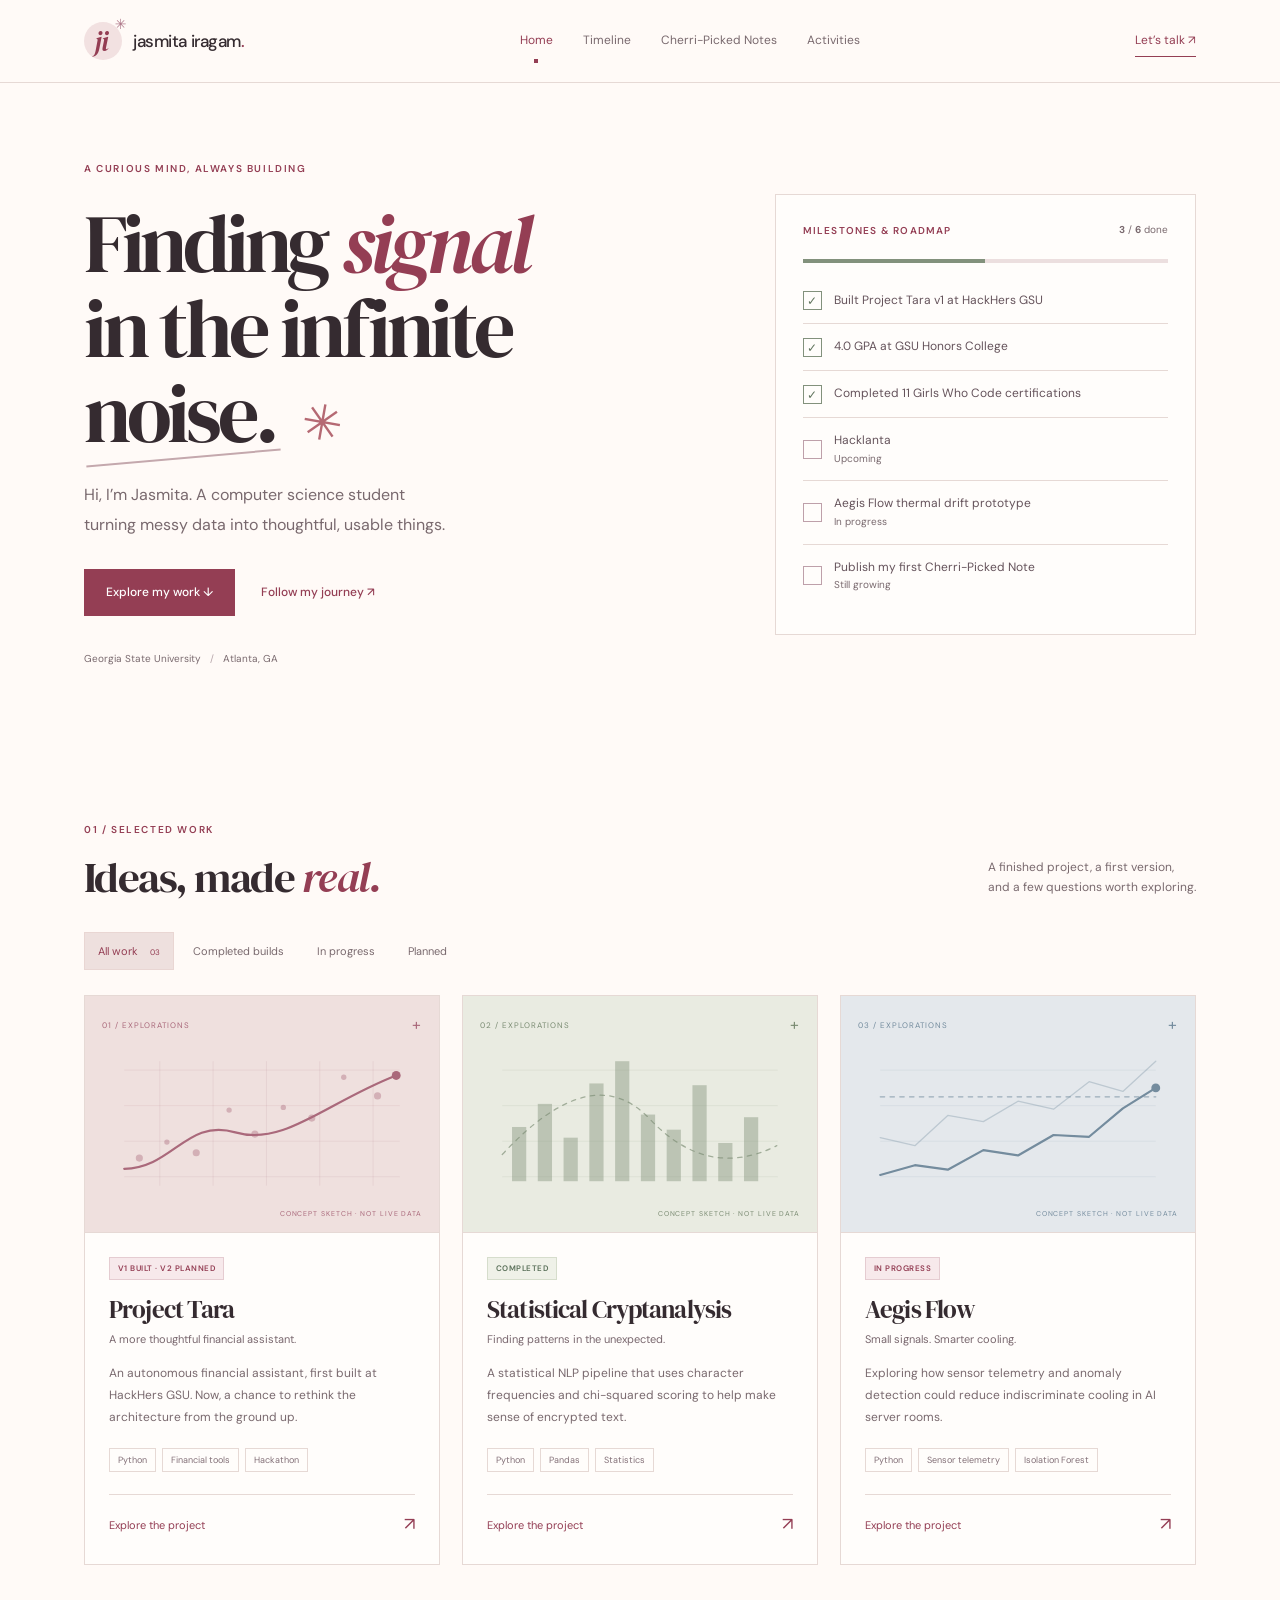
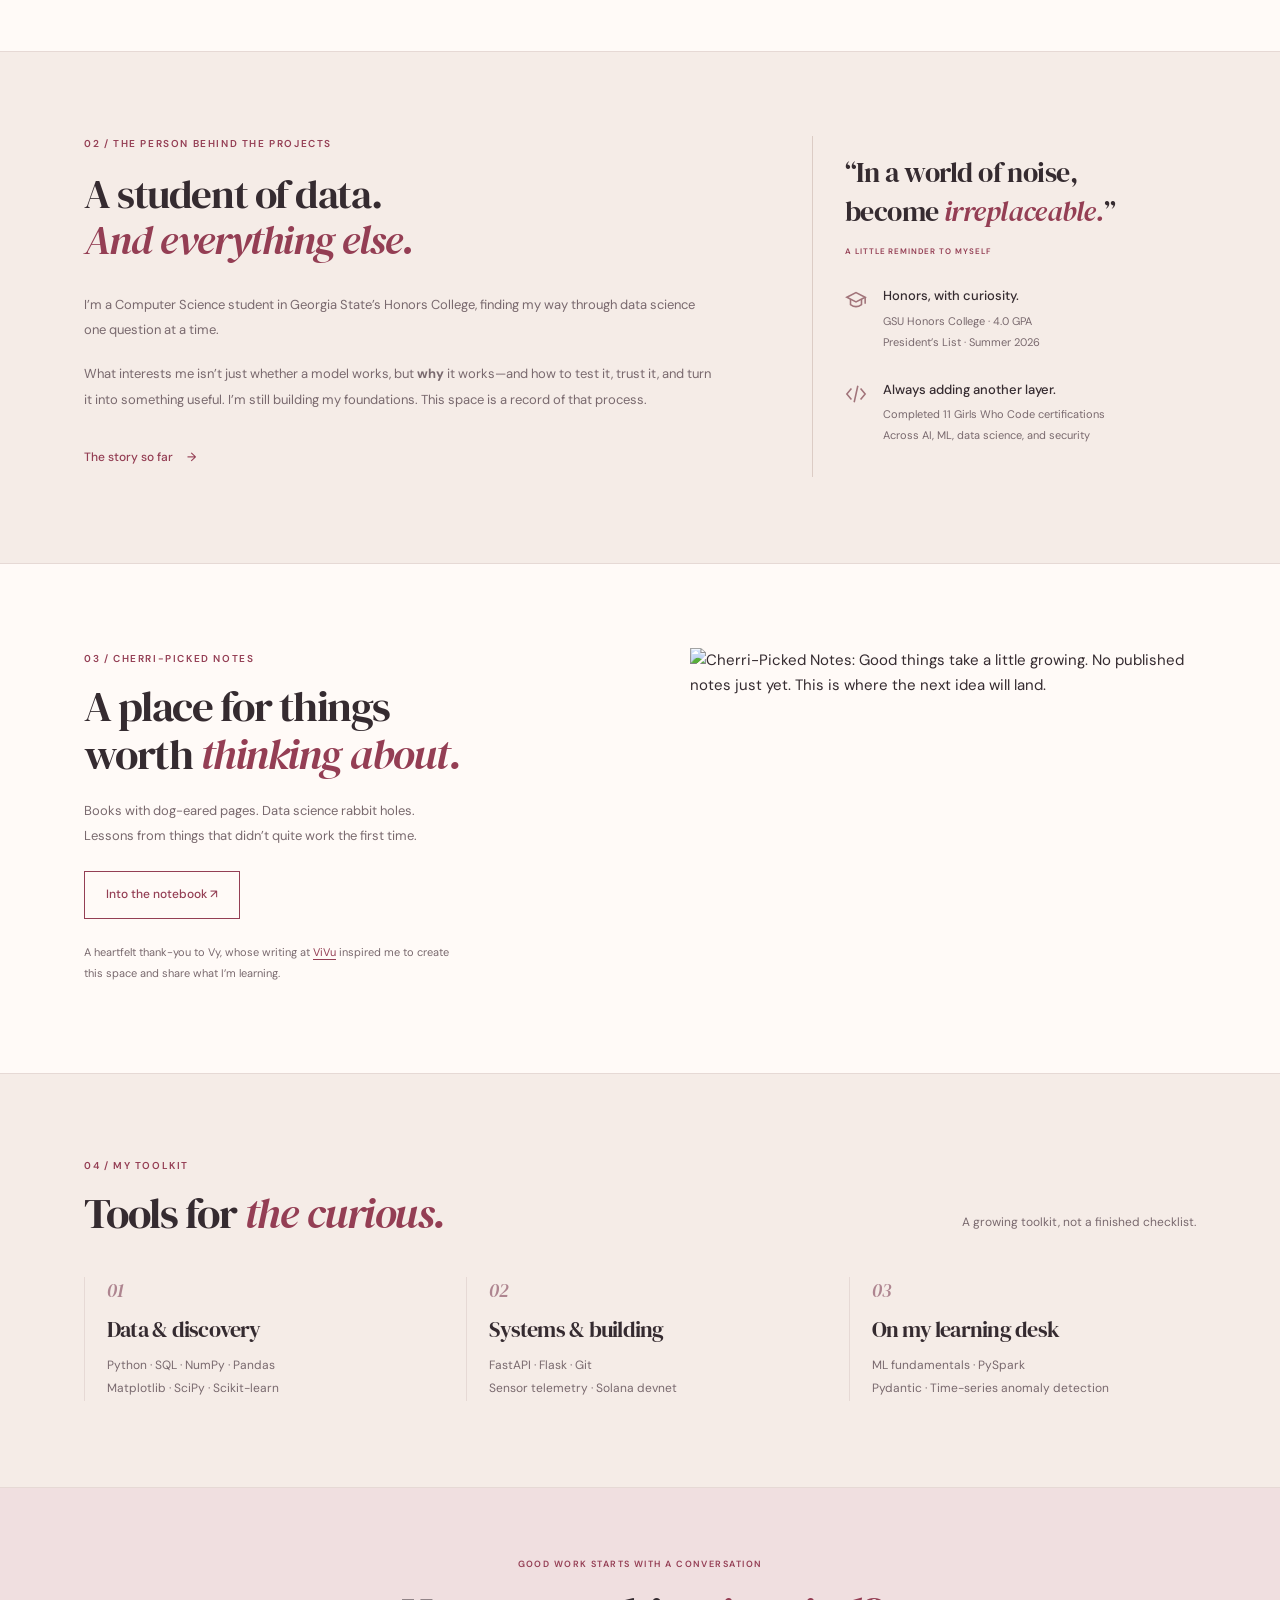
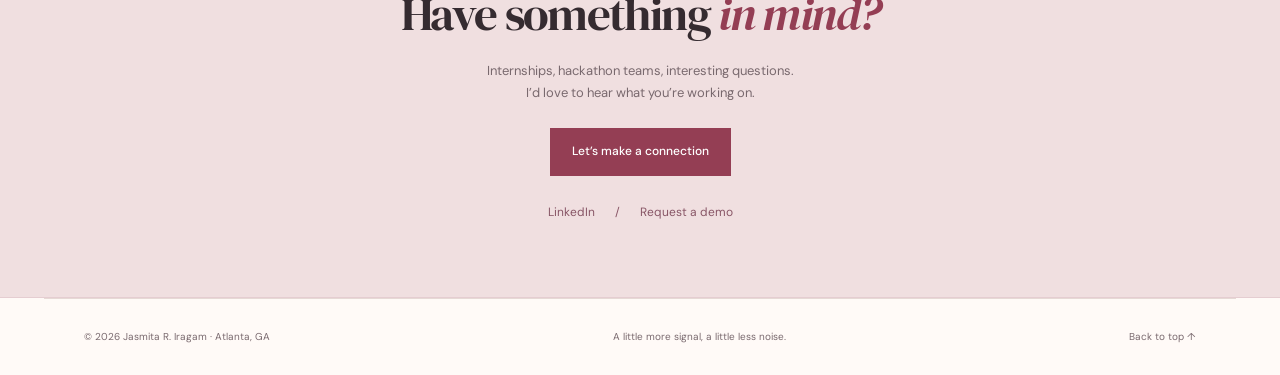
==== index.html @ 450f7b9d "Update index.html" ====
<!DOCTYPE html>
<html lang="en">
<head>
  <meta charset="utf-8">
  <meta name="viewport" content="width=device-width, initial-scale=1">
  <title>Jasmita Iragam | Data Science Portfolio</title>
  <meta name="description" content="Jasmita Iragam: Georgia State Honors College computer science student exploring data science, thoughtful tools, and the patterns behind them.">
  <meta name="theme-color" content="#fffaf7">
  <link rel="icon" href="data:image/svg+xml,%3Csvg xmlns='http://www.w3.org/2000/svg' viewBox='0 0 100 100'%3E%3Crect width='100' height='100' fill='%23fde8ec'/%3E%3Ctext x='50' y='68' font-size='52' font-family='serif' text-anchor='middle' fill='%23943e54'%3EJI%3C/text%3E%3C/svg%3E">
  <link rel="preconnect" href="https://fonts.googleapis.com">
  <link rel="preconnect" href="https://fonts.gstatic.com" crossorigin>
  <link href="https://fonts.googleapis.com/css2?family=DM+Sans:wght@400;500;600;700&family=DM+Serif+Display:ital@0;1&display=swap" rel="stylesheet">
  <link rel="stylesheet" href="style.css?v=5">
  <script src="script.js?v=4" defer></script>
</head>
<body id="top">
  <a class="skip-link" href="#main">Skip to main content</a>
  <nav class="site-nav" aria-label="Main navigation">
    <div class="wrap nav-wrap">
      <a class="brand" href="index.html" aria-label="Jasmita Iragam home"><span class="brand-mark" aria-hidden="true">ji<span class="brand-star">✳</span></span><span>jasmita iragam<span class="brand-dot">.</span></span></a>
      <button class="nav-toggle" type="button" aria-expanded="false" aria-controls="nav-links" hidden>Menu ☰</button>
      <ul class="nav-links" id="nav-links">
        <li><a href="index.html" aria-current="page">Home</a></li>
        <li><a href="portfolio.html">Timeline</a></li>
        <li><a href="research.html">Cherri-Picked Notes</a></li>
        <li><a href="tools.html">Activities</a></li>
      </ul>
      <a class="nav-contact" href="mailto:jasmita.i1109@gmail.com" data-contact="connect">Let’s talk ↗</a>
    </div>
    <div class="progress" id="progress" aria-hidden="true"></div>
  </nav>

  <main id="main" tabindex="-1">
    <header class="hero wrap">
      <div class="hero-copy">
        <span class="eyebrow">A curious mind, always building</span>
        <h1>Finding <em>signal</em><br>in the infinite<br><span class="noise-word">noise.</span><span class="hero-star" aria-hidden="true">✳</span></h1>
        <p class="lead">Hi, I’m Jasmita. A computer science student turning messy data into thoughtful, usable things.</p>
        <div class="cta">
          <a class="btn fill" href="#projects">Explore my work ↓</a>
          <a class="text-link" href="portfolio.html">Follow my journey ↗</a>
        </div>
        <p class="location">Georgia State University <span>/</span> Atlanta, GA</p>
      </div>
      <aside class="check-card" aria-labelledby="roadmap-title">
        <div class="card-heading"><h2 id="roadmap-title">Milestones &amp; roadmap</h2><span class="counter"><b id="done">3</b> / <b id="total">6</b> done</span></div>
        <div class="meter" role="progressbar" aria-label="Milestones completed" aria-valuemin="0" aria-valuemax="6" aria-valuenow="3"><span id="meter-fill"></span></div>
        <ul class="checklist" id="checklist">
          <li class="done"><span class="box" aria-hidden="true">✓</span><span><span class="sr-only">Completed: </span>Built Project Tara v1 at HackHers GSU</span></li>
          <li class="done"><span class="box" aria-hidden="true">✓</span><span><span class="sr-only">Achieved: </span>4.0 GPA at GSU Honors College</span></li>
          <li class="done"><span class="box" aria-hidden="true">✓</span><span>Completed 11 Girls Who Code certifications</span></li>
          <li><span class="box" aria-hidden="true"></span><span>Hacklanta <small>Upcoming</small></span></li>
          <li><span class="box" aria-hidden="true"></span><span>Aegis Flow thermal drift prototype <small>In progress</small></span></li>
          <li><span class="box" aria-hidden="true"></span><span>Publish my first Cherri-Picked Note <small>Still growing</small></span></li>
        </ul>
      </aside>
    </header>

    <section class="section wrap" id="projects" aria-labelledby="projects-title">
      <div class="section-heading">
        <div><span class="sec-num">01 / Selected work</span><h2 id="projects-title">Ideas, made <em>real.</em></h2></div>
        <p>A finished project, a first version,<br>and a few questions worth exploring.</p>
      </div>
      <div class="project-toolbar">
        <div class="filters" role="group" aria-label="Filter projects" hidden>
          <button type="button" class="on" data-filter="all" aria-pressed="true">All work <span>03</span></button>
          <button type="button" data-filter="done" aria-pressed="false">Completed builds</button>
          <button type="button" data-filter="wip" aria-pressed="false">In progress</button>
          <button type="button" data-filter="planned" aria-pressed="false">Planned</button>
        </div>
        <p class="sr-only" id="project-count" role="status">3 projects shown</p>
      </div>
      <div class="proj-grid">
        <article class="proj" data-status="done planned">
          <div class="project-art art-tara">
            <div class="art-top"><span>01 / Explorations</span><span aria-hidden="true">+</span></div>
            <svg viewBox="0 0 360 190" role="img" aria-label="Illustrative signal emerging from scattered data">
              <path class="chart-grid" d="M25 35H335M25 75H335M25 115H335M25 155H335M65 25V165M125 25V165M185 25V165M245 25V165M305 25V165"/>
              <g class="chart-dots"><circle cx="42" cy="134" r="4"/><circle cx="73" cy="116" r="3"/><circle cx="106" cy="128" r="4"/><circle cx="143" cy="80" r="3"/><circle cx="172" cy="107" r="4"/><circle cx="204" cy="77" r="3"/><circle cx="236" cy="89" r="4"/><circle cx="272" cy="43" r="3"/><circle cx="310" cy="64" r="4"/></g>
              <path class="chart-line" d="M25 146C80 145 95 89 150 105S253 71 331 41"/><circle cx="331" cy="41" r="5" fill="currentColor"/>
            </svg>
            <span class="art-caption">Concept sketch · Not live data</span>
          </div>
          <div class="project-body">
            <span class="status">V1 built · V2 planned</span>
            <h3>Project Tara</h3>
            <p class="project-subtitle">A more thoughtful financial assistant.</p>
            <p>An autonomous financial assistant, first built at HackHers GSU. Now, a chance to rethink the architecture from the ground up.</p>
            <ul class="tags"><li>Python</li><li>Financial tools</li><li>Hackathon</li></ul>
            <details class="project-details"><summary>Explore the project <span aria-hidden="true">↗</span></summary><div>
              <p>Version 1 was built in September 2026. The planned v2 rebuild explores a modular FastAPI and Pydantic architecture, LLM failover, voice synthesis, and Solana devnet DCA. These are planned capabilities—not a completed v2.</p>
              <a class="text-link" href="mailto:jasmita.i1109@gmail.com?subject=Project%20Tara%20demo" data-contact="demo" data-project="Project Tara">Request a walkthrough ↗</a>
            </div></details>
          </div>
        </article>
        <article class="proj" data-status="done">
          <div class="project-art art-crypto">
            <div class="art-top"><span>02 / Explorations</span><span aria-hidden="true">+</span></div>
            <svg viewBox="0 0 360 190" role="img" aria-label="Illustrative character-frequency bars">
              <path class="chart-grid" d="M25 35H335M25 75H335M25 115H335M25 155H335"/>
              <g class="chart-bars"><rect x="36" y="99" width="16" height="61"/><rect x="65" y="73" width="16" height="87"/><rect x="94" y="111" width="16" height="49"/><rect x="123" y="50" width="16" height="110"/><rect x="152" y="25" width="16" height="135"/><rect x="181" y="85" width="16" height="75"/><rect x="210" y="102" width="16" height="58"/><rect x="239" y="52" width="16" height="108"/><rect x="268" y="117" width="16" height="43"/><rect x="297" y="88" width="16" height="72"/></g>
              <path class="chart-line dashed" d="M25 130Q126 21 191 90T334 120"/>
            </svg>
            <span class="art-caption">Concept sketch · Not live data</span>
          </div>
          <div class="project-body">
            <span class="status complete">Completed</span>
            <h3>Statistical Cryptanalysis</h3>
            <p class="project-subtitle">Finding patterns in the unexpected.</p>
            <p>A statistical NLP pipeline that uses character frequencies and chi-squared scoring to help make sense of encrypted text.</p>
            <ul class="tags"><li>Python</li><li>Pandas</li><li>Statistics</li></ul>
            <details class="project-details"><summary>Explore the project <span aria-hidden="true">↗</span></summary><div>
              <p>Completed in July 2026 as a Girls Who Code project. Includes single-pass O(N) frequency analysis across 95 ASCII characters, vectorized Pandas operations, and chi-squared goodness-of-fit scoring against standard corpora.</p>
              <a class="text-link" href="mailto:jasmita.i1109@gmail.com?subject=Cryptanalysis%20demo" data-contact="demo" data-project="Statistical Cryptanalysis">Request a walkthrough ↗</a>
            </div></details>
          </div>
        </article>
        <article class="proj" data-status="wip">
          <div class="project-art art-aegis">
            <div class="art-top"><span>03 / Explorations</span><span aria-hidden="true">+</span></div>
            <svg viewBox="0 0 360 190" role="img" aria-label="Illustrative temperature telemetry and threshold">
              <path class="chart-grid" d="M25 35H335M25 75H335M25 115H335M25 155H335"/>
              <path class="chart-line dashed" d="M25 65H335"/><path class="chart-line faint" d="M25 111L64 120L101 86L141 93L180 70L220 79L260 48L298 59L335 25"/>
              <path class="chart-line" d="M25 153L64 142L101 147L141 125L180 131L220 108L260 110L298 78L335 55"/><circle cx="335" cy="55" r="5" fill="currentColor"/>
            </svg>
            <span class="art-caption">Concept sketch · Not live data</span>
          </div>
          <div class="project-body">
            <span class="status">In progress</span>
            <h3>Aegis Flow</h3>
            <p class="project-subtitle">Small signals. Smarter cooling.</p>
            <p>Exploring how sensor telemetry and anomaly detection could reduce indiscriminate cooling in AI server rooms.</p>
            <ul class="tags"><li>Python</li><li>Sensor telemetry</li><li>Isolation Forest</li></ul>
            <details class="project-details"><summary>Explore the project <span aria-hidden="true">↗</span></summary><div>
              <p>An in-progress prototype exploring microcontroller telemetry, thermal drift detection, and virtual Kubernetes workload migration. No production deployment or measured savings are claimed yet.</p>
              <a class="text-link" href="mailto:jasmita.i1109@gmail.com?subject=Aegis%20Flow%20walkthrough" data-contact="demo" data-project="Aegis Flow">Request a walkthrough ↗</a>
            </div></details>
          </div>
        </article>
      </div>
    </section>

    <section class="chapter-band chapter-muted" id="about" aria-labelledby="about-title">
      <div class="section wrap about">
      <div class="about-copy">
        <span class="sec-num">02 / The person behind the projects</span>
        <h2 id="about-title">A student of data.<br><em>And everything else.</em></h2>
        <p>I’m a Computer Science student in Georgia State’s Honors College, finding my way through data science one question at a time.</p>
        <p>What interests me isn’t just whether a model works, but <strong>why</strong> it works—and how to test it, trust it, and turn it into something useful. I’m still building my foundations. This space is a record of that process.</p>
        <a class="text-link" href="portfolio.html">The story so far <span aria-hidden="true">→</span></a>
      </div>
      <aside class="about-aside" aria-label="Education and certifications">
        <blockquote>“In a world of noise,<br>become <em>irreplaceable.</em>”</blockquote>
        <span class="eyebrow">A little reminder to myself</span>
        <div class="credential">
          <svg viewBox="0 0 24 24" fill="none" stroke="currentColor" stroke-width="1.7" aria-hidden="true"><path d="m2 9 10-5 10 5-10 5L2 9Z"/><path d="M6 11v6c4 3 8 3 12 0v-6M22 9v7"/></svg>
          <div><h3>Honors, with curiosity.</h3><p>GSU Honors College · 4.0 GPA<br>President’s List · Summer 2026</p></div>
        </div>
        <div class="credential">
          <svg viewBox="0 0 24 24" fill="none" stroke="currentColor" stroke-width="1.7" aria-hidden="true"><path d="m7 6-5 6 5 6m10-12 5 6-5 6m-3-15-4 18"/></svg>
          <div><h3>Always adding another layer.</h3><p>Completed 11 Girls Who Code certifications<br>Across AI, ML, data science, and security</p></div>
        </div>
      </aside>
      </div>
    </section>

    <section class="section wrap notes-preview" id="notes" aria-labelledby="notes-title">
      <div>
        <span class="sec-num">03 / Cherri-Picked Notes</span>
        <h2 id="notes-title">A place for things<br>worth <em>thinking about.</em></h2>
        <p>Books with dog-eared pages. Data science rabbit holes. Lessons from things that didn’t quite work the first time.</p>
        <a class="btn line" href="research.html">Into the notebook ↗</a>
        <p class="credit">A heartfelt thank-you to Vy, whose writing at <a href="https://vivunote.substack.com/" target="_blank" rel="noopener noreferrer">ViVu</a> inspired me to create this space and share what I’m learning.</p>
      </div>
      <figure class="notes-picture"><img src="assets/cherri-picked.png" width="593" height="397" loading="lazy" alt="Cherri-Picked Notes: Good things take a little growing. No published notes just yet. This is where the next idea will land."></figure>
    </section>

    <section class="chapter-band chapter-muted" id="skills" aria-labelledby="skills-title">
      <div class="section wrap">
      <div class="section-heading"><div><span class="sec-num">04 / My toolkit</span><h2 id="skills-title">Tools for <em>the curious.</em></h2></div><p>A growing toolkit, not a finished checklist.</p></div>
      <div class="toolkit-grid">
        <article><span class="tool-number">01</span><h3>Data &amp; discovery</h3><p>Python · SQL · NumPy · Pandas<br>Matplotlib · SciPy · Scikit-learn</p></article>
        <article><span class="tool-number">02</span><h3>Systems &amp; building</h3><p>FastAPI · Flask · Git<br>Sensor telemetry · Solana devnet</p></article>
        <article><span class="tool-number">03</span><h3>On my learning desk</h3><p>ML fundamentals · PySpark<br>Pydantic · Time-series anomaly detection</p></article>
      </div>
      </div>
    </section>

    <section class="chapter-band chapter-rose" id="connect" aria-labelledby="contact-title">
      <div class="section wrap contact">
        <span class="sec-num">GOOD WORK STARTS WITH A CONVERSATION</span>
        <h2 id="contact-title">Have something <em>in mind?</em></h2>
        <p>Internships, hackathon teams, interesting questions.<br>I’d love to hear what you’re working on.</p>
        <a class="btn fill" href="mailto:jasmita.i1109@gmail.com" data-contact="connect">Let’s make a connection</a>
        <div class="contact-links">
          <a href="https://www.linkedin.com/in/jasmita-i-4946a0419/" target="_blank" rel="noopener noreferrer">LinkedIn</a>
          <span aria-hidden="true">/</span>
          <a href="mailto:jasmita.i1109@gmail.com?subject=Project%20demo%20request" data-contact="demo">Request a demo</a>
        </div>
      </div>
    </section>
  </main>
  <footer class="site-footer wrap"><span>© <span data-year>2026</span> Jasmita R. Iragam · Atlanta, GA</span><span>A little more signal, a little less noise.</span><a href="#top">Back to top ↑</a></footer>
</body>
</html>
---- style.css ----
:root {
  --paper: #fffaf7;
  --ink: #352b30;
  --muted: #79696e;
  --cherry: #943e54;
  --dark-cherry: #763045;
  --line: #e6d9d5;
  --serif: "DM Serif Display", Georgia, serif;
  --sans: "DM Sans", system-ui, sans-serif;
}
* { box-sizing: border-box; }
[hidden] { display: none !important; }
html { scroll-behavior: smooth; scroll-padding-top: 100px; }
body { margin: 0; background: var(--paper); color: var(--ink); font: 15px/1.65 var(--sans); -webkit-font-smoothing: antialiased; }
body.modal-open { overflow: hidden; }
h1, h2, h3, p, figure { margin: 0; }
h1, h2, h3 { font-family: var(--serif); font-weight: 400; line-height: 1.13; letter-spacing: -.035em; }
h2 { font-size: 43px; }
h3 { font-size: 25px; }
em { color: var(--cherry); }
a { color: inherit; text-decoration: none; }
a:hover { color: var(--cherry); }
button, input, textarea { font: inherit; }
button, summary { cursor: pointer; }
img { display: block; max-width: 100%; height: auto; }
button, a { -webkit-tap-highlight-color: transparent; }
:focus-visible { outline: 2px solid var(--cherry); outline-offset: 5px; }
::selection { background: #eed0d8; color: #4c2731; }
.wrap { width: min(1192px, 100%); margin-inline: auto; padding-inline: 40px; }
.section { padding-block: 84px 86px; }
.chapter-band { width: 100%; border-block: 1px solid var(--line); }
.chapter-muted { background: #f5ece7; }
.chapter-rose { background: #f0dfe0; border-color: #e5cdd1; }
.chapter-muted + .chapter-rose { border-top: 0; }
.eyebrow, .sec-num { display: block; color: var(--cherry); font-size: 10px; font-weight: 600; line-height: 1.5; letter-spacing: .16em; text-transform: uppercase; }
.sec-num { margin-bottom: 16px; }
.btn { display: inline-flex; align-items: center; justify-content: center; gap: 14px; border: 1px solid var(--cherry); border-radius: 0; padding: 13px 21px; min-height: 46px; background: transparent; color: var(--cherry); font-size: 12px; font-weight: 500; transition: background .2s, transform .2s; }
.btn.fill { background: var(--cherry); color: white; }
.btn.fill:hover { background: var(--dark-cherry); color: white; }
.btn.line:hover { background: #f2dee0; }
.btn:hover { transform: translateY(-2px); }
.text-link { display: inline-flex; align-items: center; gap: 14px; padding-block: 9px; color: var(--cherry); font-size: 12px; font-weight: 500; }
.cta { display: flex; align-items: center; flex-wrap: wrap; gap: 26px; }
.sr-only { position: absolute; width: 1px; height: 1px; padding: 0; margin: -1px; overflow: hidden; clip-path: inset(50%); white-space: nowrap; border: 0; }
.skip-link { position: fixed; top: -80px; left: 16px; z-index: 100; padding: 12px 18px; background: var(--ink); color: white; }
.skip-link:focus { top: 12px; color: white; }

.site-nav { position: sticky; top: 0; z-index: 40; background: var(--paper); border-bottom: 1px solid var(--line); }
.nav-wrap { display: flex; align-items: center; justify-content: space-between; min-height: 82px; gap: 20px; }
.brand { display: inline-flex; align-items: center; gap: 11px; font-size: 17px; font-weight: 500; letter-spacing: -.025em; white-space: nowrap; }
.brand-mark { position: relative; display: grid; place-items: center; flex: 0 0 38px; width: 38px; height: 38px; padding-right: 3px; border-radius: 50%; background: #f2e1e1; color: var(--cherry); font: italic 27px/1 var(--serif); }
.brand-star { position: absolute; right: -4px; top: -5px; font: normal 14px/1 var(--sans); color: #ae7789; }
.brand-dot { color: var(--cherry); }
.nav-links { display: flex; align-items: center; gap: 30px; margin: 0; padding: 0; list-style: none; }
.nav-links a { display: block; position: relative; padding: 29px 0; font-size: 12px; color: var(--muted); }
.nav-links a[aria-current="page"] { color: var(--cherry); }
.nav-links a[aria-current="page"]::after { content: ""; position: absolute; width: 4px; height: 4px; background: var(--cherry); bottom: 17px; left: calc(50% - 2px); }
.nav-contact { color: var(--cherry); border-bottom: 1px solid var(--cherry); padding: 6px 0; white-space: nowrap; font-size: 12px; }
.nav-toggle { display: none; padding: 8px 10px; border: 1px solid var(--line); background: transparent; color: var(--cherry); font-size: 12px; }
.progress { position: absolute; left: 0; bottom: -1px; width: 0; height: 2px; background: var(--cherry); }

.hero { display: grid; grid-template-columns: 1.18fr .82fr; align-items: center; gap: 84px; padding-block: 78px 70px; }
.hero h1 { font-size: clamp(62px, 6.4vw, 83px); line-height: 1.035; letter-spacing: -.052em; margin-block: 25px; }
.noise-word { position: relative; }
.noise-word::after { content: ""; position: absolute; height: 2px; background: #c4a8ad; left: 2px; right: -6px; bottom: 10px; transform: rotate(-5deg); }
.hero-star { display: inline-block; vertical-align: middle; font-size: 49px; color: #b56973; margin-left: 27px; transform: rotate(10deg); }
.lead { max-width: 365px; font-size: 16px; line-height: 1.85; color: var(--muted); margin-bottom: 29px; }
.location { display: flex; align-items: center; gap: 9px; margin-top: 35px; font-size: 10px; color: var(--muted); }
.location span { color: #b6a5aa; }
.check-card { padding: 27px; background: #fffdfb; border: 1px solid var(--line); }
.card-heading { display: flex; align-items: center; justify-content: space-between; gap: 10px; }
.card-heading h2 { font: 600 10px var(--sans); color: var(--cherry); text-transform: uppercase; letter-spacing: .12em; }
.counter { font-size: 10px; color: var(--muted); white-space: nowrap; }
.meter { height: 4px; margin-block: 20px 15px; background: #ecdfdf; }
.meter span { display: block; width: 50%; height: 100%; background: #82917c; }
.checklist { margin: 0; padding: 0; list-style: none; }
.checklist li { display: flex; align-items: center; gap: 12px; padding: 13px 0; color: #65535b; font-size: 12px; }
.checklist li + li { border-top: 1px solid var(--line); }
.box { display: grid; place-items: center; flex: 0 0 19px; width: 19px; height: 19px; border: 1px solid #bea0aa; font-size: 12px; }
.done .box { color: #60745d; border-color: #82917c; }
.checklist small { display: block; font-size: 10px; color: var(--muted); }

.section-heading { display: flex; align-items: flex-end; justify-content: space-between; gap: 30px; margin-bottom: 31px; }
.section-heading > p { margin-bottom: 4px; color: var(--muted); font-size: 12px; }
.project-toolbar { margin-bottom: 25px; }
.filters, .note-filters { display: flex; flex-wrap: wrap; gap: 5px; }
.filters button, .note-filters button { min-height: 38px; padding: 8px 13px; border: 1px solid transparent; border-radius: 0; background: transparent; color: var(--muted); font-size: 11px; }
.filters button.on, .note-filters button.on { background: #eee0de; color: var(--cherry); border-color: #e9d6d3; }
.filters button:hover, .note-filters button:hover { color: var(--cherry); background: #f8ecec; }
.filters button span { margin-left: 9px; font-size: 8px; }
.proj-grid { display: grid; grid-template-columns: repeat(3, minmax(0, 1fr)); gap: 22px; align-items: stretch; }
.proj { display: flex; flex-direction: column; min-width: 0; border: 1px solid var(--line); background: #fffdfb; transition: transform .25s ease, box-shadow .25s ease; }
.proj:hover, .proj:focus-within { transform: translateY(-6px); box-shadow: 0 16px 32px -12px rgb(102 64 71 / 23%); }
.project-art { padding: 16px 17px 13px; border-bottom: 1px solid var(--line); }
.art-tara { background: #efe0de; color: #aa697b; }
.art-crypto { background: #e9ebe1; color: #7b8c73; }
.art-aegis { background: #e4e8ec; color: #748c9e; }
.art-top { display: flex; align-items: center; justify-content: space-between; font-size: 8px; text-transform: uppercase; letter-spacing: .12em; }
.art-top > span:last-child { font-size: 16px; }
.project-art svg { display: block; width: 100%; height: auto; }
.art-caption { display: block; text-align: right; font-size: 7px; text-transform: uppercase; letter-spacing: .13em; }
.chart-grid { fill: none; stroke: currentColor; stroke-width: 1; opacity: .13; }
.chart-line { fill: none; stroke: currentColor; stroke-width: 2.5; stroke-linecap: round; stroke-linejoin: round; }
.chart-line.dashed { stroke-dasharray: 5 6; stroke-width: 1.4; opacity: .65; }
.chart-line.faint { opacity: .35; stroke-width: 1.5; }
.chart-dots, .chart-bars { fill: currentColor; opacity: .4; }
.project-body { display: flex; flex-direction: column; flex: 1; padding: 24px; }
.status { display: inline-flex; align-self: flex-start; width: fit-content; padding: 4px 8px; border: 1px solid #e5ccd1; background: #f7e9eb; color: var(--cherry); font-size: 8px; font-weight: 600; letter-spacing: .06em; text-transform: uppercase; }
.status.complete { color: #5a7059; background: #eff1e8; border-color: #d6ddcc; }
.project-body h3 { font-size: 25px; margin-top: 15px; }
.project-body > p { font-size: 12px; color: var(--muted); line-height: 1.85; }
.project-body .project-subtitle { font-size: 11px; margin: 5px 0 13px; color: #79676e; }
.tags { display: flex; flex-wrap: wrap; gap: 6px; margin: 19px 0 22px; padding: 0; list-style: none; }
.tags li { padding: 4px 8px; font-size: 9px; border: 1px solid var(--line); color: #837078; }
.project-details { margin-top: auto; border-top: 1px solid var(--line); }
.project-details summary { display: flex; justify-content: space-between; align-items: center; gap: 12px; padding-top: 15px; color: var(--cherry); font-size: 11px; list-style: none; }
.project-details summary::-webkit-details-marker { display: none; }
.project-details summary > span { font-size: 18px; }
.project-details > div { padding-top: 16px; font-size: 12px; line-height: 1.85; color: var(--muted); }
.project-details .text-link { margin-top: 12px; font-size: 11px; }

.about { display: grid; grid-template-columns: 1.65fr 1fr; align-items: stretch; gap: 94px; }
.about h2 { font-size: 41px; margin: 20px 0 28px; }
.about-copy > p { color: var(--muted); font-size: 13px; line-height: 1.95; margin-bottom: 19px; }
.about-copy > .text-link { margin-top: 8px; }
.about-aside { padding: 17px 0 24px 32px; border-left: 1px solid #dcccc5; }
.about-aside blockquote { font: 28px/1.4 var(--serif); letter-spacing: -.02em; margin: 0 0 14px; }
.about-aside > .eyebrow { font-size: 8px; letter-spacing: .12em; margin-bottom: 29px; }
.credential { display: flex; align-items: flex-start; gap: 16px; margin-top: 27px; }
.credential svg { flex: 0 0 22px; width: 22px; height: 22px; margin-top: 3px; color: #a1747a; }
.credential h3 { font: 500 13px/1.5 var(--sans); letter-spacing: 0; margin-bottom: 5px; }
.credential p { font-size: 11px; line-height: 1.9; color: var(--muted); }
.notes-preview { display: grid; grid-template-columns: 1fr 1fr; gap: 100px; align-items: center; }
.notes-preview h2 { margin-bottom: 20px; }
.notes-preview p { max-width: 375px; font-size: 13px; line-height: 1.9; color: var(--muted); margin-bottom: 23px; }
.notes-preview .credit { font-size: 11px; margin: 23px 0 0; }
.credit a, .notes-credit a { color: var(--cherry); text-decoration: underline; text-underline-offset: 3px; }
.notes-picture img { width: 100%; }
.toolkit-grid { display: grid; grid-template-columns: repeat(3, 1fr); gap: 35px; margin-top: 40px; }
.toolkit-grid article { border-left: 1px solid var(--line); padding-left: 22px; }
.tool-number { font: italic 19px var(--serif); color: #ae8590; }
.toolkit-grid h3 { font-size: 22px; margin: 12px 0; }
.toolkit-grid p { font-size: 12px; line-height: 1.95; color: var(--muted); }
.contact { text-align: center; padding-block: 70px 65px; }
.contact .sec-num { font-size: 9px; }
.contact h2 { font-size: 47px; margin-bottom: 20px; }
.contact p { font-size: 13px; color: var(--muted); margin-bottom: 25px; }
.contact-links { display: flex; align-items: center; justify-content: center; gap: 18px; margin-top: 18px; color: #885666; font-size: 12px; }
.contact-links a { display: inline-flex; align-items: center; min-height: 38px; padding: 5px 2px; }
.contact-links a:hover { color: var(--dark-cherry); text-decoration: underline; text-underline-offset: 4px; }
.site-footer { display: flex; justify-content: space-between; align-items: center; flex-wrap: wrap; gap: 18px; padding-block: 30px; border-top: 1px solid var(--line); font-size: 10px; color: var(--muted); }

.page-head { text-align: center; padding-block: 70px 48px; }
.page-head h1 { font-size: clamp(40px, 5.4vw, 58px); margin-block: 20px; }
.page-head > p { max-width: 550px; margin-inline: auto; font-size: 14px; line-height: 1.85; color: var(--muted); }
.year-heading { display: flex; align-items: center; gap: 18px; border-block: 1px solid var(--line); padding-block: 22px; }
.year-heading strong { font: 34px var(--serif); color: var(--cherry); }
.year-heading span { font-size: 12px; color: var(--muted); }
.timeline { position: relative; list-style: none; padding: 45px 0 0; margin: 0; }
.timeline::before { content: ""; position: absolute; top: 60px; bottom: 0; left: 50%; width: 1px; background: #d5b7bf; }
.timeline-event { position: relative; display: grid; grid-template-columns: minmax(0, 1fr) 100px minmax(0, 1fr); align-items: start; margin-bottom: 35px; }
.month-marker { grid-column: 2; grid-row: 1; display: flex; flex-direction: column; align-items: center; justify-content: center; width: 62px; height: 62px; margin: 18px auto; background: var(--paper); border: 1px solid #bc8d9d; outline: 7px solid var(--paper); color: var(--cherry); }
.month-marker span { font-size: 9px; letter-spacing: .1em; }
.month-marker strong { font: 25px var(--serif); }
.timeline-card { grid-column: 1; grid-row: 1; border: 1px solid var(--line); background: #fffdfb; padding: 28px; min-width: 0; }
.timeline-event:nth-child(even) .timeline-card { grid-column: 3; }
.timeline-card h2 { font-size: 28px; margin-block: 15px; }
.timeline-card p { font-size: 12px; line-height: 1.85; color: var(--muted); }
.timeline-card .eyebrow { font-size: 8px; letter-spacing: .1em; }
.course-details { margin-top: 20px; border-top: 1px solid var(--line); }
.course-details summary { padding: 13px 0; color: var(--cherry); font-size: 11px; }
.courses { margin: 0; padding-left: 20px; }
.courses li { border-top: 1px solid var(--line); padding: 8px 0 8px 3px; font-size: 11px; color: var(--muted); }
.courses li::marker { color: #ad8a95; font-size: 9px; }
.mini-metrics { display: grid; grid-template-columns: repeat(3, 1fr); gap: 10px; padding-block: 20px; }
.mini-metrics strong { display: block; font: 27px var(--serif); color: var(--cherry); }
.mini-metrics span { font-size: 9px; color: var(--muted); }
.next-note { margin-block: 23px 12px; padding-left: 16px; border-left: 2px solid #d7b1be; }
.next-note > span { display: block; font-size: 8px; color: var(--cherry); text-transform: uppercase; letter-spacing: .1em; margin-bottom: 7px; }
.timeline-ending { padding: 20px 0 65px; text-align: center; }
.timeline-ending > span { font-size: 25px; color: var(--cherry); }
.timeline-ending h2 { font-size: 30px; margin: 16px 0; }
.timeline-ending p { color: var(--muted); font-size: 12px; }
.activity-feature { display: grid; grid-template-columns: 1fr 1.05fr; border: 1px solid var(--line); margin-top: 15px; }
.activity-art { display: flex; flex-direction: column; justify-content: space-between; min-height: 390px; padding: 30px; border-right: 1px solid var(--line); color: var(--cherry); }
.hack-word { font: 106px/.86 var(--serif); letter-spacing: -.075em; padding-block: 28px; }
.activity-art > small { font-size: 9px; letter-spacing: .1em; }
.activity-copy { padding: 38px; }
.activity-copy h2 { font-size: 39px; margin: 17px 0 12px; }
.activity-copy > p { font-size: 13px; line-height: 1.9; color: var(--muted); margin: 20px 0; }
.activity-copy .activity-date { font-size: 10px; }
.activity-copy .next-note h3 { font-size: 22px; margin-bottom: 10px; }
.activity-copy .next-note p { font-size: 12px; color: var(--muted); }
.upcoming-activity { display: flex; align-items: center; justify-content: space-between; gap: 25px; border: 1px solid var(--line); padding: 30px; margin: 25px 0; }
.upcoming-activity h2 { font-size: 29px; margin: 9px 0; }
.upcoming-activity p { color: var(--muted); font-size: 12px; }
.activity-ending { text-align: center; padding-block: 35px 55px; font-size: 12px; color: var(--muted); }
.notes-toolbar { display: flex; align-items: center; justify-content: space-between; flex-wrap: wrap; gap: 15px; padding-block: 16px; border-block: 1px solid var(--line); }
.notes-toolbar > p { color: var(--muted); font-size: 10px; }
.notes-empty { text-align: center; padding-block: 45px 35px; }
.notes-empty img { width: 100%; max-width: 570px; margin-inline: auto; }
.notes-empty > p { max-width: 510px; margin: 18px auto; color: var(--muted); font-size: 13px; line-height: 1.9; }
.notes-credit { text-align: center; max-width: 650px; margin-inline: auto; padding-block: 25px 55px; color: var(--muted); font-size: 12px; line-height: 1.9; }
.note-entry { border-bottom: 1px solid var(--line); padding-block: 30px; }
.note-entry h2 { font-size: 30px; margin-block: 15px; }
.note-entry p { font-size: 14px; line-height: 1.9; margin-block: 18px; }
.note-entry time { color: var(--muted); font-size: 11px; }
.note-entry summary { color: var(--cherry); font-size: 13px; }

.contact-dialog { width: min(530px, calc(100% - 32px)); max-height: 90vh; margin: auto; padding: 38px; border: 1px solid var(--line); background: var(--paper); color: var(--ink); overflow: auto; box-shadow: 0 24px 90px #352b3030; }
.contact-dialog:not([open]) { display: none; }
.contact-dialog::backdrop { background: rgb(53 43 48 / 48%); backdrop-filter: blur(5px); }
.dialog-close { position: absolute; right: 15px; top: 10px; width: 34px; height: 34px; border: 0; background: transparent; color: var(--muted); font-size: 28px; line-height: 1; }
.contact-dialog h2 { font-size: 34px; margin: 17px 0; padding-right: 15px; }
.contact-dialog > p { color: var(--muted); font-size: 14px; line-height: 1.85; }
.contact-dialog .email-address { display: block; margin: 22px 0; padding: 14px; border: 1px solid var(--line); color: var(--cherry); font-size: 15px; overflow-wrap: anywhere; user-select: all; }
.dialog-actions { display: flex; flex-wrap: wrap; gap: 10px; }
.contact-dialog .copy-status { min-height: 22px; margin-top: 13px; font-size: 11px; }

@media (max-width: 1000px) {
  .wrap { padding-inline: 30px; }
  .hero { gap: 48px; }
  .hero h1 { font-size: 68px; }
  .nav-links { gap: 19px; }
  .nav-links a { font-size: 11px; }
  .brand { font-size: 15px; }
  .about { gap: 55px; grid-template-columns: 1.45fr 1fr; }
  .notes-preview { gap: 60px; }
  .project-body { padding: 20px; }
  .project-body h3 { font-size: 22px; }
}
@media (max-width: 760px) {
  .wrap { padding-inline: 23px; }
  .nav-wrap { flex-wrap: wrap; min-height: 72px; padding-block: 14px; gap: 14px; }
  .nav-links { order: 4; width: 100%; justify-content: space-between; gap: 10px; }
  .nav-links a { padding: 12px 0; }
  .nav-links a[aria-current="page"]::after { bottom: 4px; }
  .nav-contact { margin-left: auto; }
  .site-nav.is-enhanced .nav-toggle { display: inline-flex; order: 3; }
  .site-nav.is-enhanced .nav-links:not(.is-open) { display: none; }
  .hero { grid-template-columns: 1fr; gap: 36px; padding-block: 52px 55px; }
  .hero h1 { font-size: 68px; }
  .check-card { width: 100%; max-width: 550px; }
  .section { padding-block: 60px; }
  h2 { font-size: 36px; }
  .section-heading { flex-direction: column; align-items: flex-start; gap: 13px; }
  .section-heading > p br { display: none; }
  .proj-grid { grid-template-columns: repeat(2, minmax(0, 1fr)); gap: 17px; }
  .about { grid-template-columns: 1fr; gap: 34px; }
  .about-aside { border-left: 0; border-top: 1px solid var(--line); padding: 30px 0 0; }
  .notes-preview { grid-template-columns: 1fr; gap: 32px; }
  .notes-picture { width: 100%; max-width: 470px; justify-self: center; }
  .toolkit-grid { gap: 22px; }
  .toolkit-grid article { padding-left: 15px; }
  .toolkit-grid h3 { font-size: 20px; }
  .toolkit-grid p { font-size: 11px; }
  .timeline::before { left: 29px; }
  .timeline-event { grid-template-columns: 58px minmax(0, 1fr); gap: 17px; }
  .month-marker { grid-column: 1; width: 54px; height: 54px; }
  .timeline-card, .timeline-event:nth-child(even) .timeline-card { grid-column: 2; padding: 24px; }
  .activity-feature { grid-template-columns: 1fr; }
  .activity-art { min-height: 300px; border-right: 0; border-bottom: 1px solid var(--line); }
  .activity-copy { padding: 28px; }
  .site-footer > span:nth-child(2) { order: 3; width: 100%; }
}
@media (max-width: 520px) {
  .hero { padding-block: 43px 48px; }
  .hero h1 { font-size: clamp(52px, 15vw, 68px); }
  .hero-star { font-size: 36px; margin-left: 18px; }
  .lead { font-size: 14px; max-width: 310px; }
  .cta { gap: 17px; }
  .cta .btn, .cta .text-link { font-size: 11px; }
  .cta .btn { padding-inline: 15px; }
  .brand { font-size: 13px; gap: 8px; }
  .brand-mark { flex-basis: 32px; width: 32px; height: 32px; font-size: 23px; }
  .brand-star { right: -4px; top: -5px; font-size: 12px; }
  .nav-wrap { gap: 10px; }
  .nav-contact, .nav-toggle { font-size: 10px; }
  .nav-links { display: grid; grid-template-columns: 1fr 1fr; }
  .nav-links a { font-size: 12px; }
  .nav-links a[aria-current="page"]::after { left: 0; }
  .card-heading h2 { font-size: 9px; }
  .check-card { padding: 23px; }
  .checklist li { font-size: 11px; }
  .filters button { padding-inline: 10px; font-size: 10px; }
  .proj-grid { grid-template-columns: 1fr; gap: 24px; }
  .project-art svg { max-height: 175px; }
  .project-body { padding: 24px; }
  .project-body h3 { font-size: 27px; }
  .project-body > p { font-size: 13px; }
  .project-body .project-subtitle { font-size: 12px; }
  .project-details summary { font-size: 12px; }
  .about h2 { font-size: 35px; }
  .about-aside blockquote { font-size: 29px; }
  .credential h3 { font-size: 12px; }
  .notes-preview h2 { font-size: 37px; }
  .toolkit-grid { grid-template-columns: 1fr; gap: 30px; }
  .toolkit-grid h3 { font-size: 25px; }
  .toolkit-grid p { font-size: 12px; }
  .contact h2 { font-size: 36px; }
  .page-head { padding-block: 45px 35px; }
  .page-head > p { font-size: 13px; }
  .timeline::before { left: 21px; }
  .timeline-event { grid-template-columns: 42px minmax(0, 1fr); gap: 13px; }
  .month-marker { width: 40px; height: 48px; outline-width: 4px; }
  .month-marker span { font-size: 7px; }
  .month-marker strong { font-size: 21px; }
  .timeline-card, .timeline-event:nth-child(even) .timeline-card { padding: 18px; }
  .timeline-card h2 { font-size: 25px; }
  .courses li { font-size: 10px; }
  .mini-metrics { gap: 6px; }
  .mini-metrics strong { font-size: 23px; }
  .mini-metrics span { font-size: 8px; }
  .upcoming-activity { flex-direction: column; align-items: flex-start; gap: 18px; padding: 25px; }
  .contact-dialog { padding: 32px 25px; }
  .contact-dialog h2 { font-size: 29px; }
  .contact-dialog > p { font-size: 13px; }
  .contact-dialog .email-address { font-size: 13px; }
}
@media (prefers-reduced-motion: reduce) {
  html { scroll-behavior: auto; }
  *, *::before, *::after { animation: none !important; transition: none !important; scroll-behavior: auto !important; }
  .proj:hover, .proj:focus-within, .btn:hover { transform: none; }
}
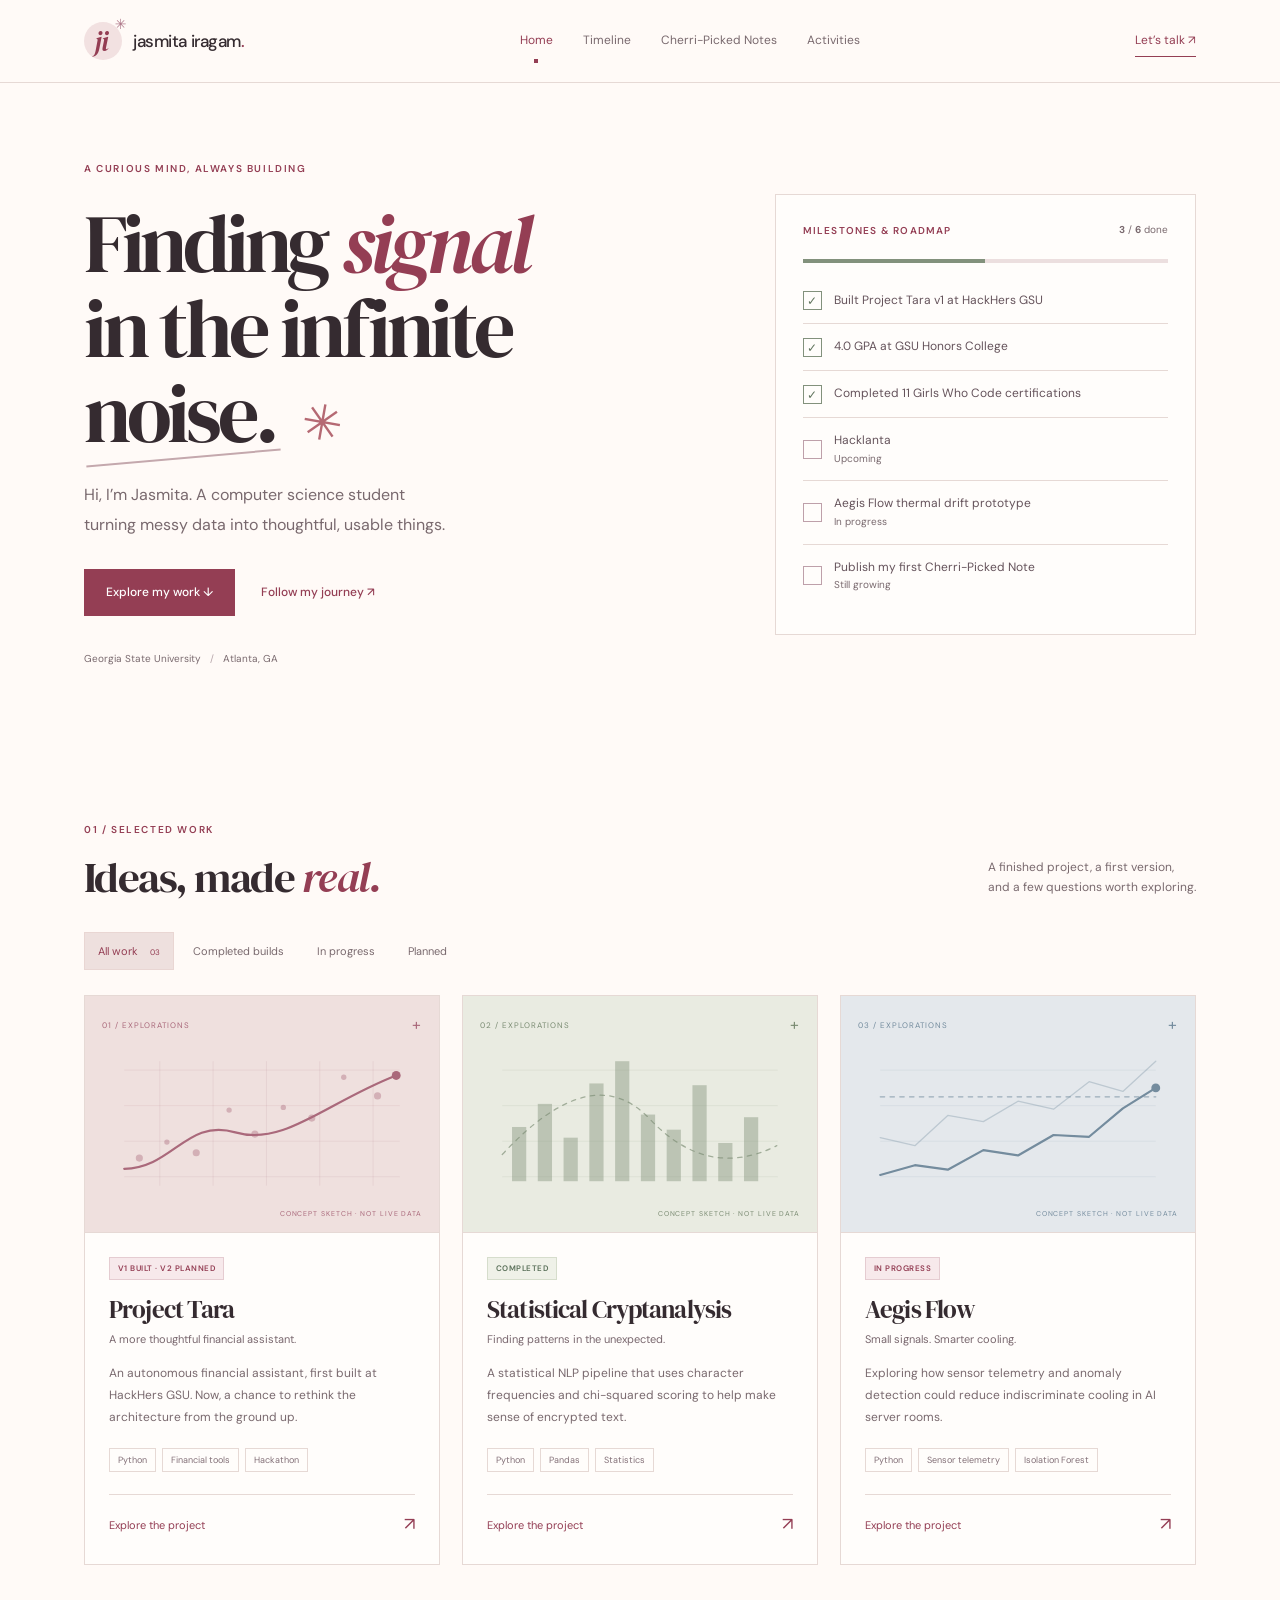
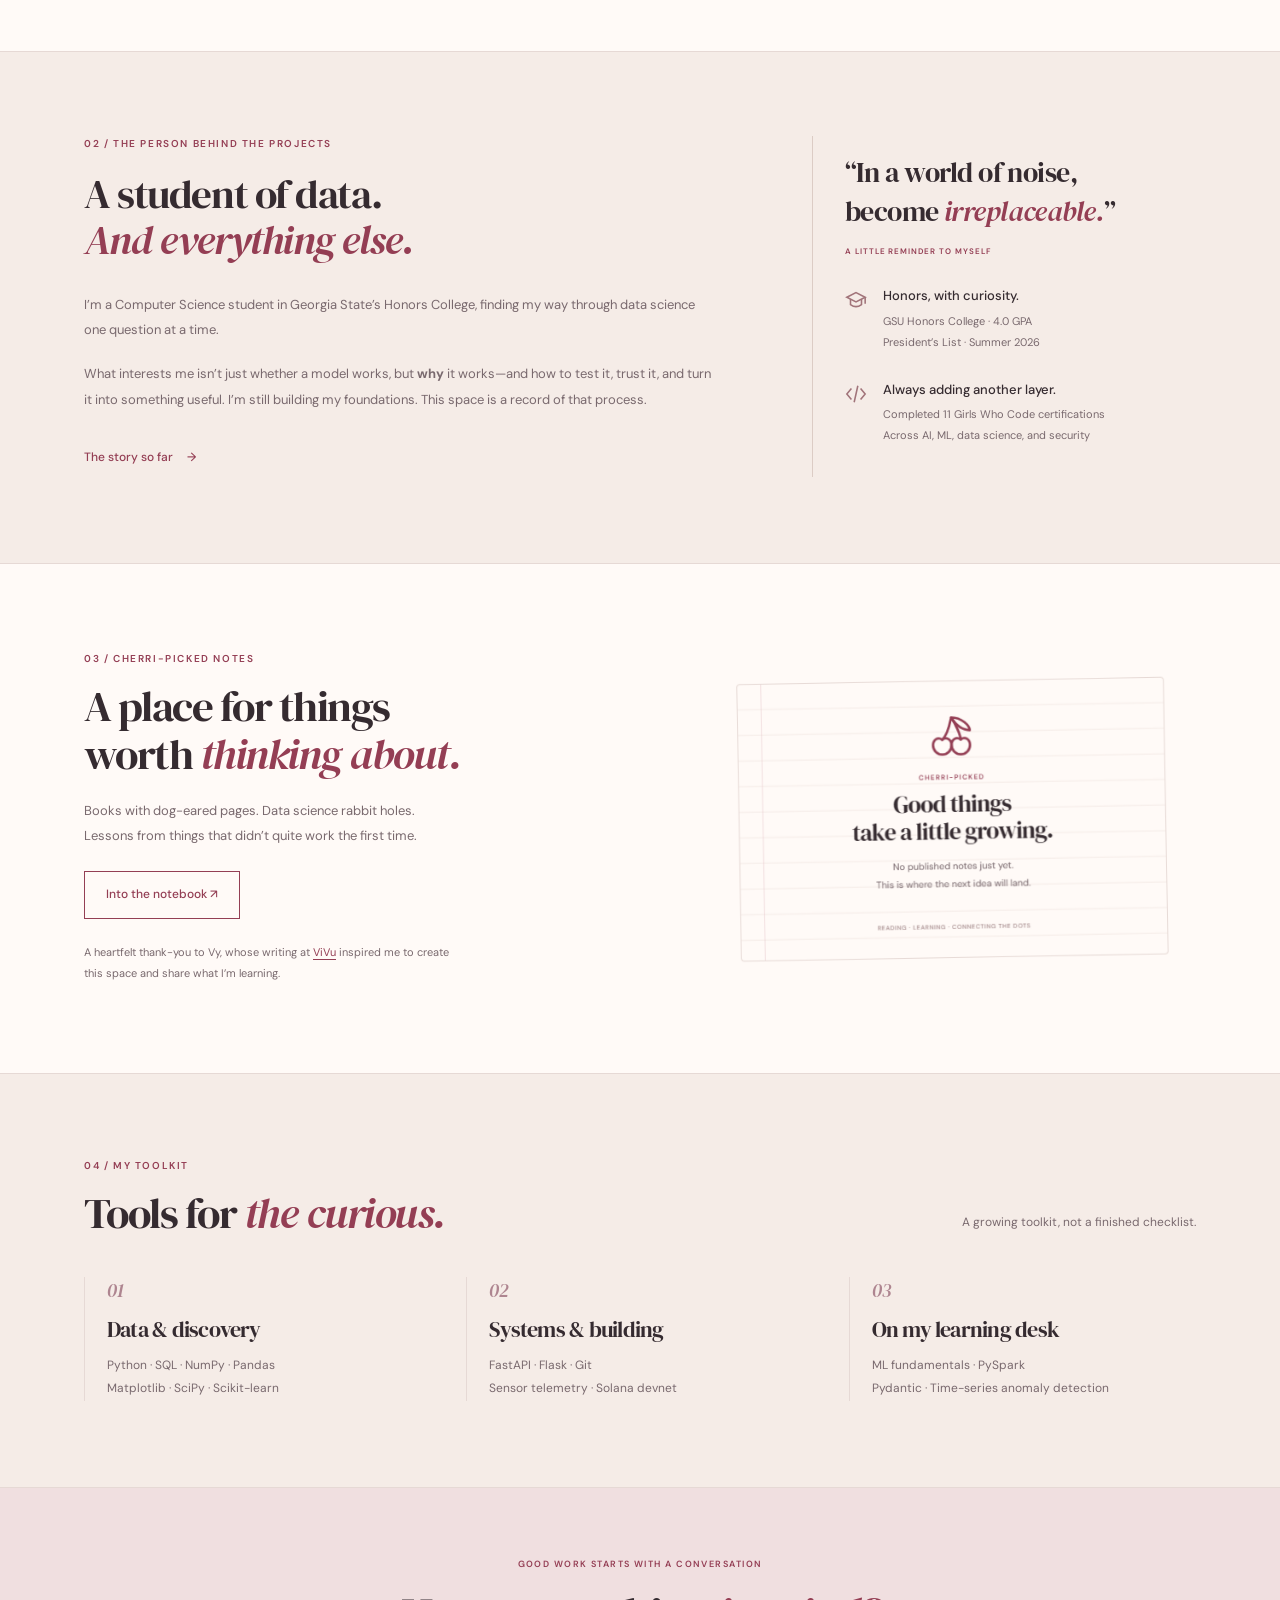
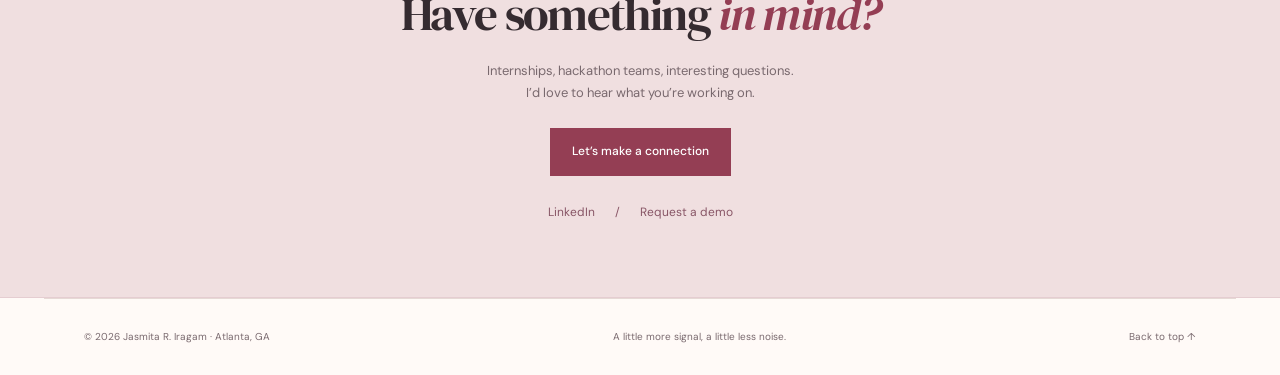
==== commit b5e3e2dc: "Update index.html" ====
--- a/index.html
+++ b/index.html
@@ -172,7 +172,7 @@
         <a class="btn line" href="research.html">Into the notebook ↗</a>
         <p class="credit">A heartfelt thank-you to Vy, whose writing at <a href="https://vivunote.substack.com/" target="_blank" rel="noopener noreferrer">ViVu</a> inspired me to create this space and share what I’m learning.</p>
       </div>
-      <figure class="notes-picture"><img src="assets/cherri-picked.png" width="593" height="397" loading="lazy" alt="Cherri-Picked Notes: Good things take a little growing. No published notes just yet. This is where the next idea will land."></figure>
+      <figure class="notes-picture"><img src="cherri-picked.png" width="593" height="397" loading="lazy" alt="Cherri-Picked Notes: Good things take a little growing. No published notes just yet. This is where the next idea will land."></figure>
     </section>
 
     <section class="chapter-band chapter-muted" id="skills" aria-labelledby="skills-title">
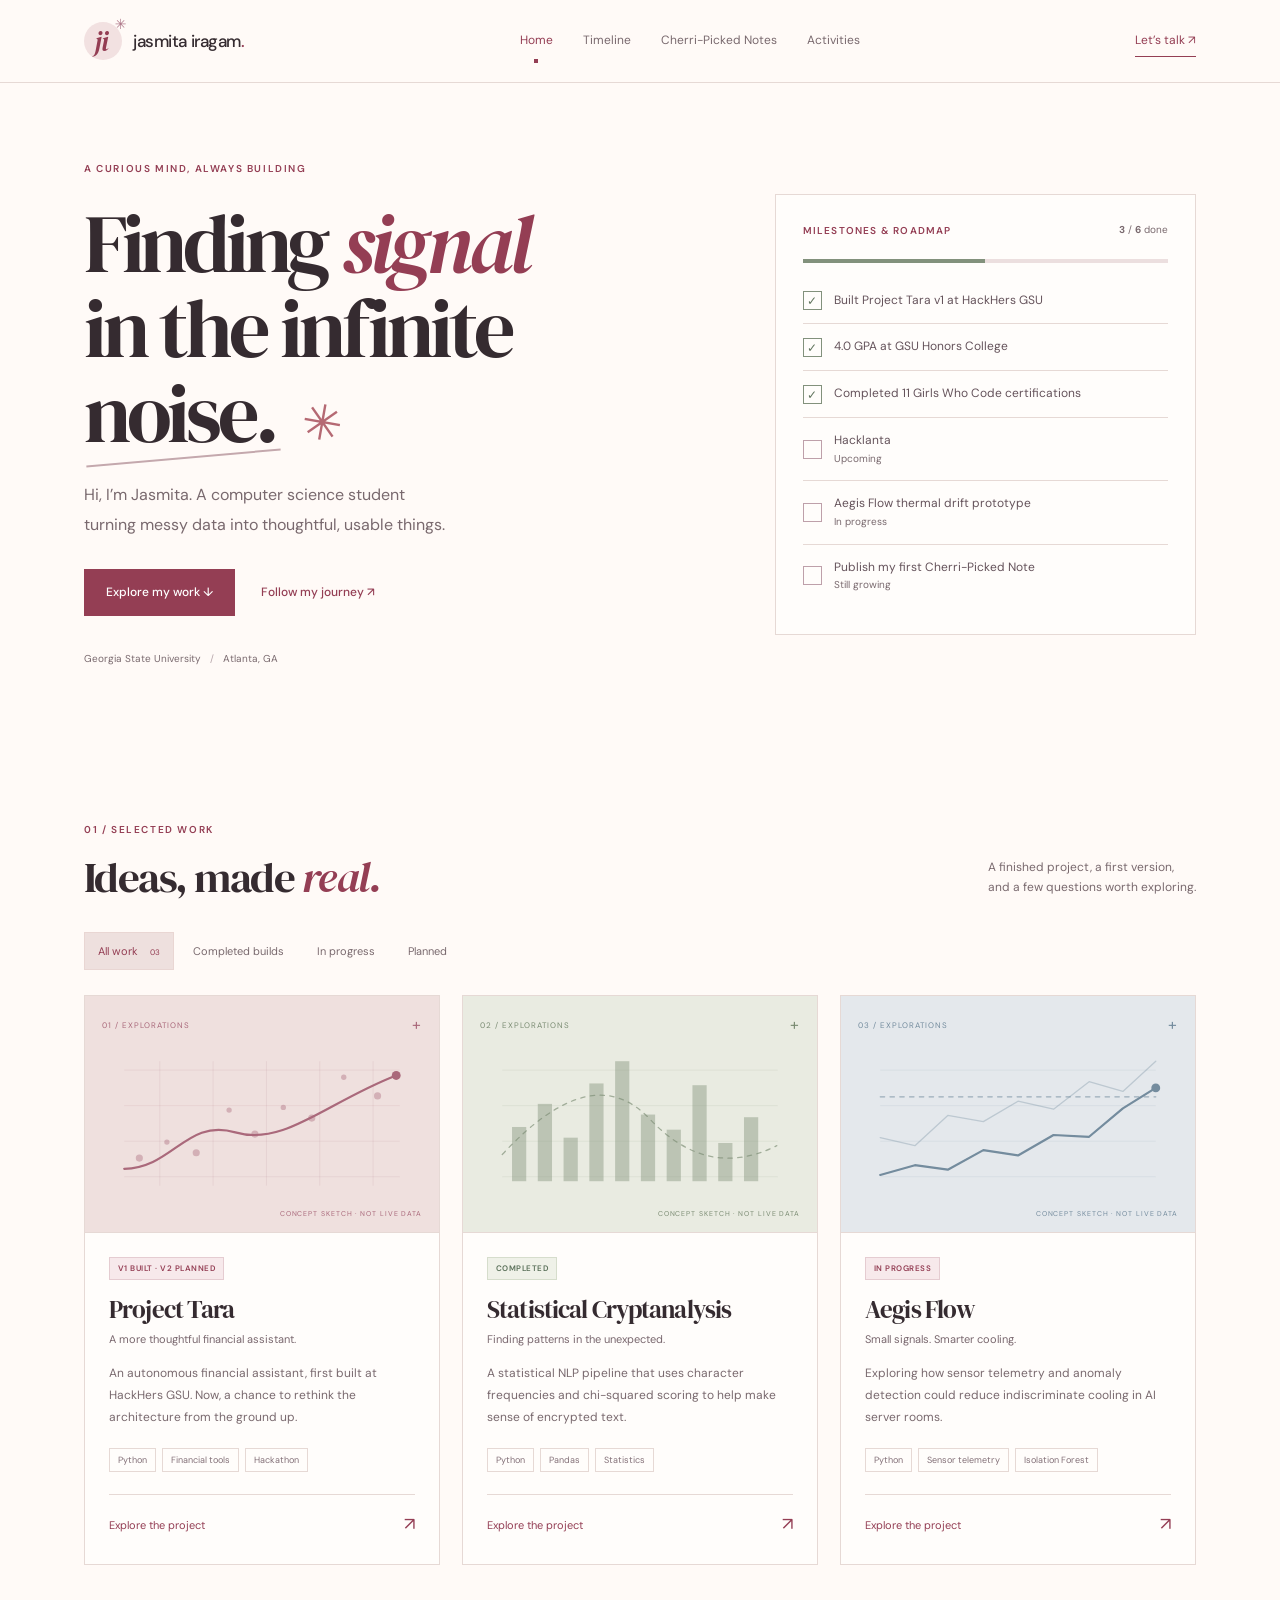
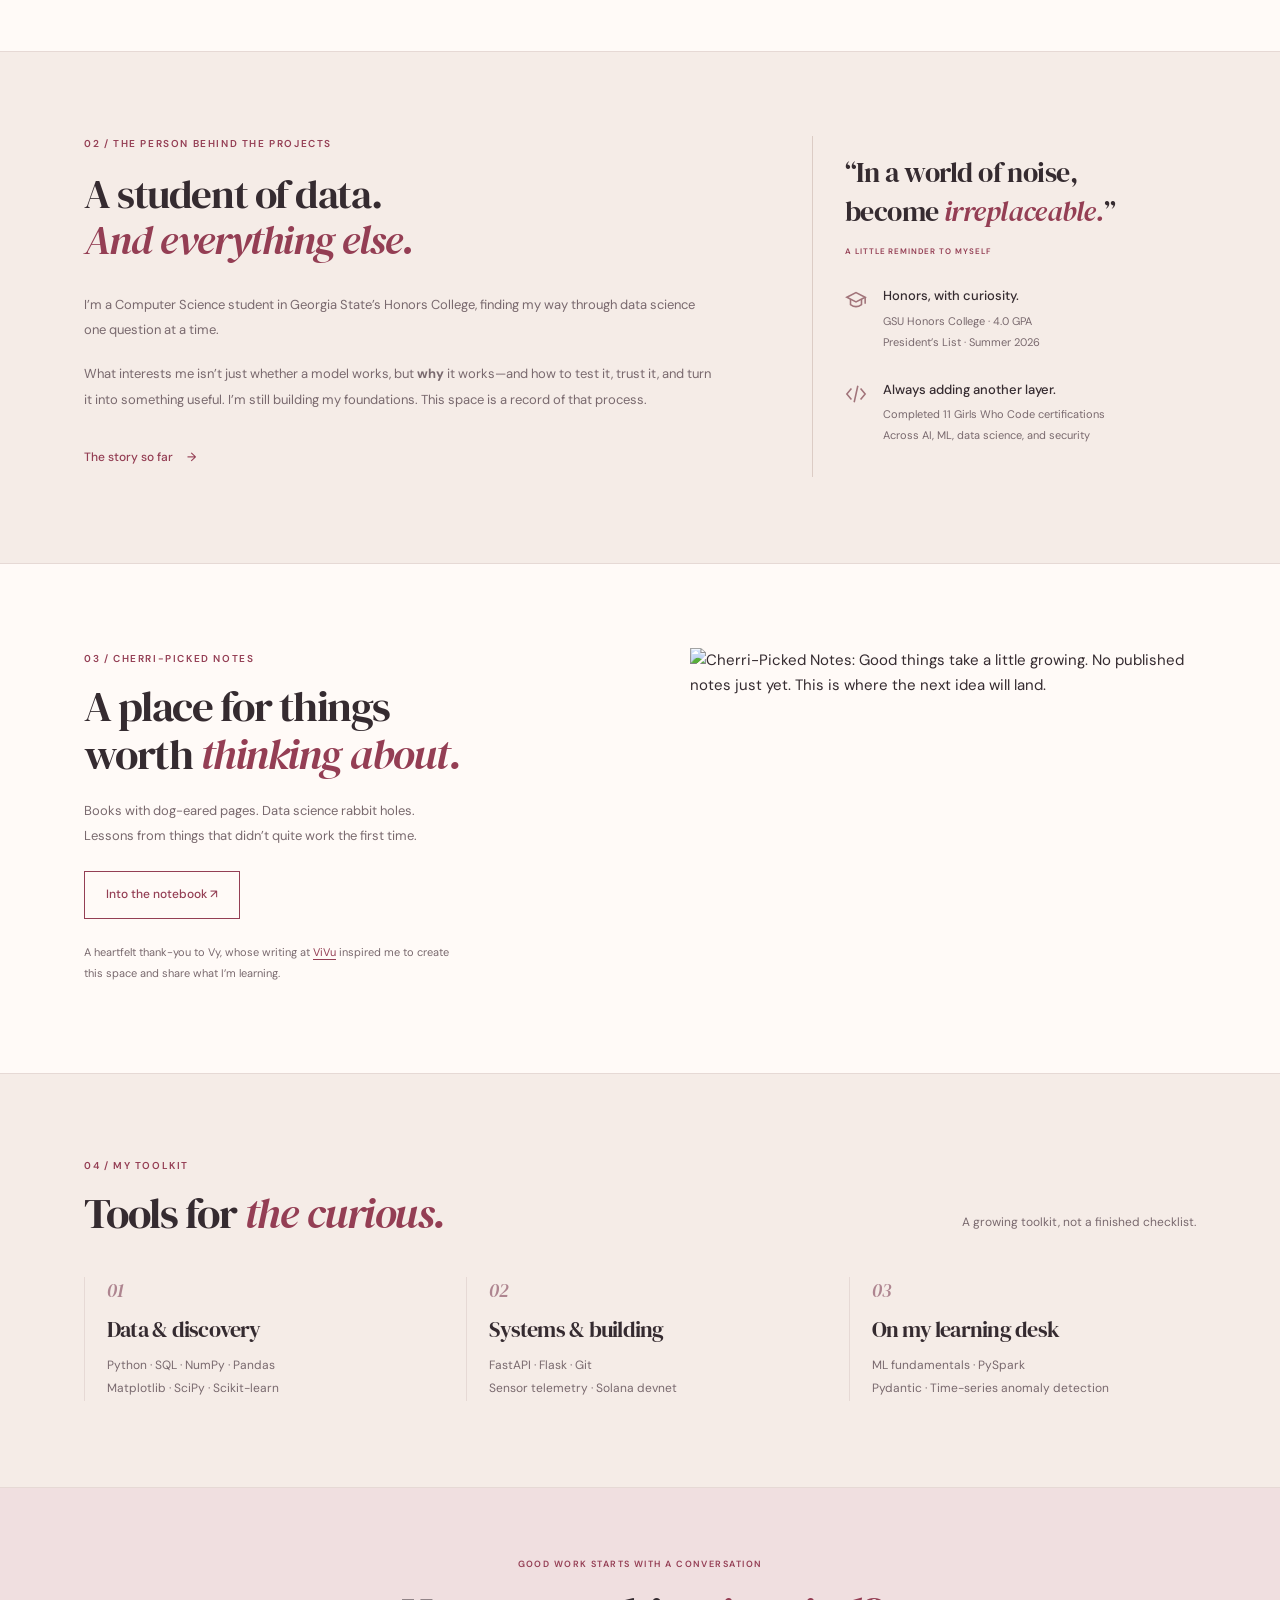
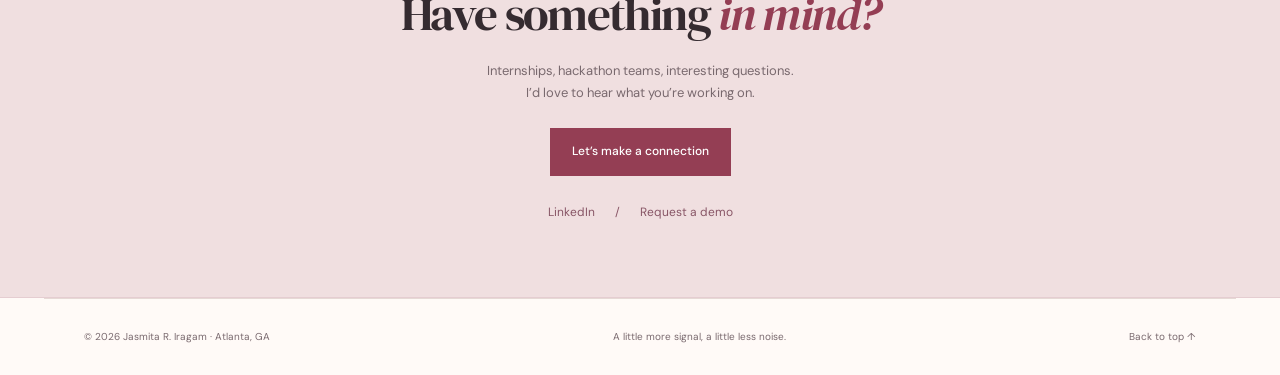
==== commit 65380df2: "Change image source to assets directory Updated image source path for notes picture." ====
--- a/index.html
+++ b/index.html
@@ -172,7 +172,7 @@
         <a class="btn line" href="research.html">Into the notebook ↗</a>
         <p class="credit">A heartfelt thank-you to Vy, whose writing at <a href="https://vivunote.substack.com/" target="_blank" rel="noopener noreferrer">ViVu</a> inspired me to create this space and share what I’m learning.</p>
       </div>
-      <figure class="notes-picture"><img src="cherri-picked.png" width="593" height="397" loading="lazy" alt="Cherri-Picked Notes: Good things take a little growing. No published notes just yet. This is where the next idea will land."></figure>
+      <figure class="notes-picture"><img src="assets/cherri-picked.png" width="593" height="397" loading="lazy" alt="Cherri-Picked Notes: Good things take a little growing. No published notes just yet. This is where the next idea will land."></figure>
     </section>
 
     <section class="chapter-band chapter-muted" id="skills" aria-labelledby="skills-title">
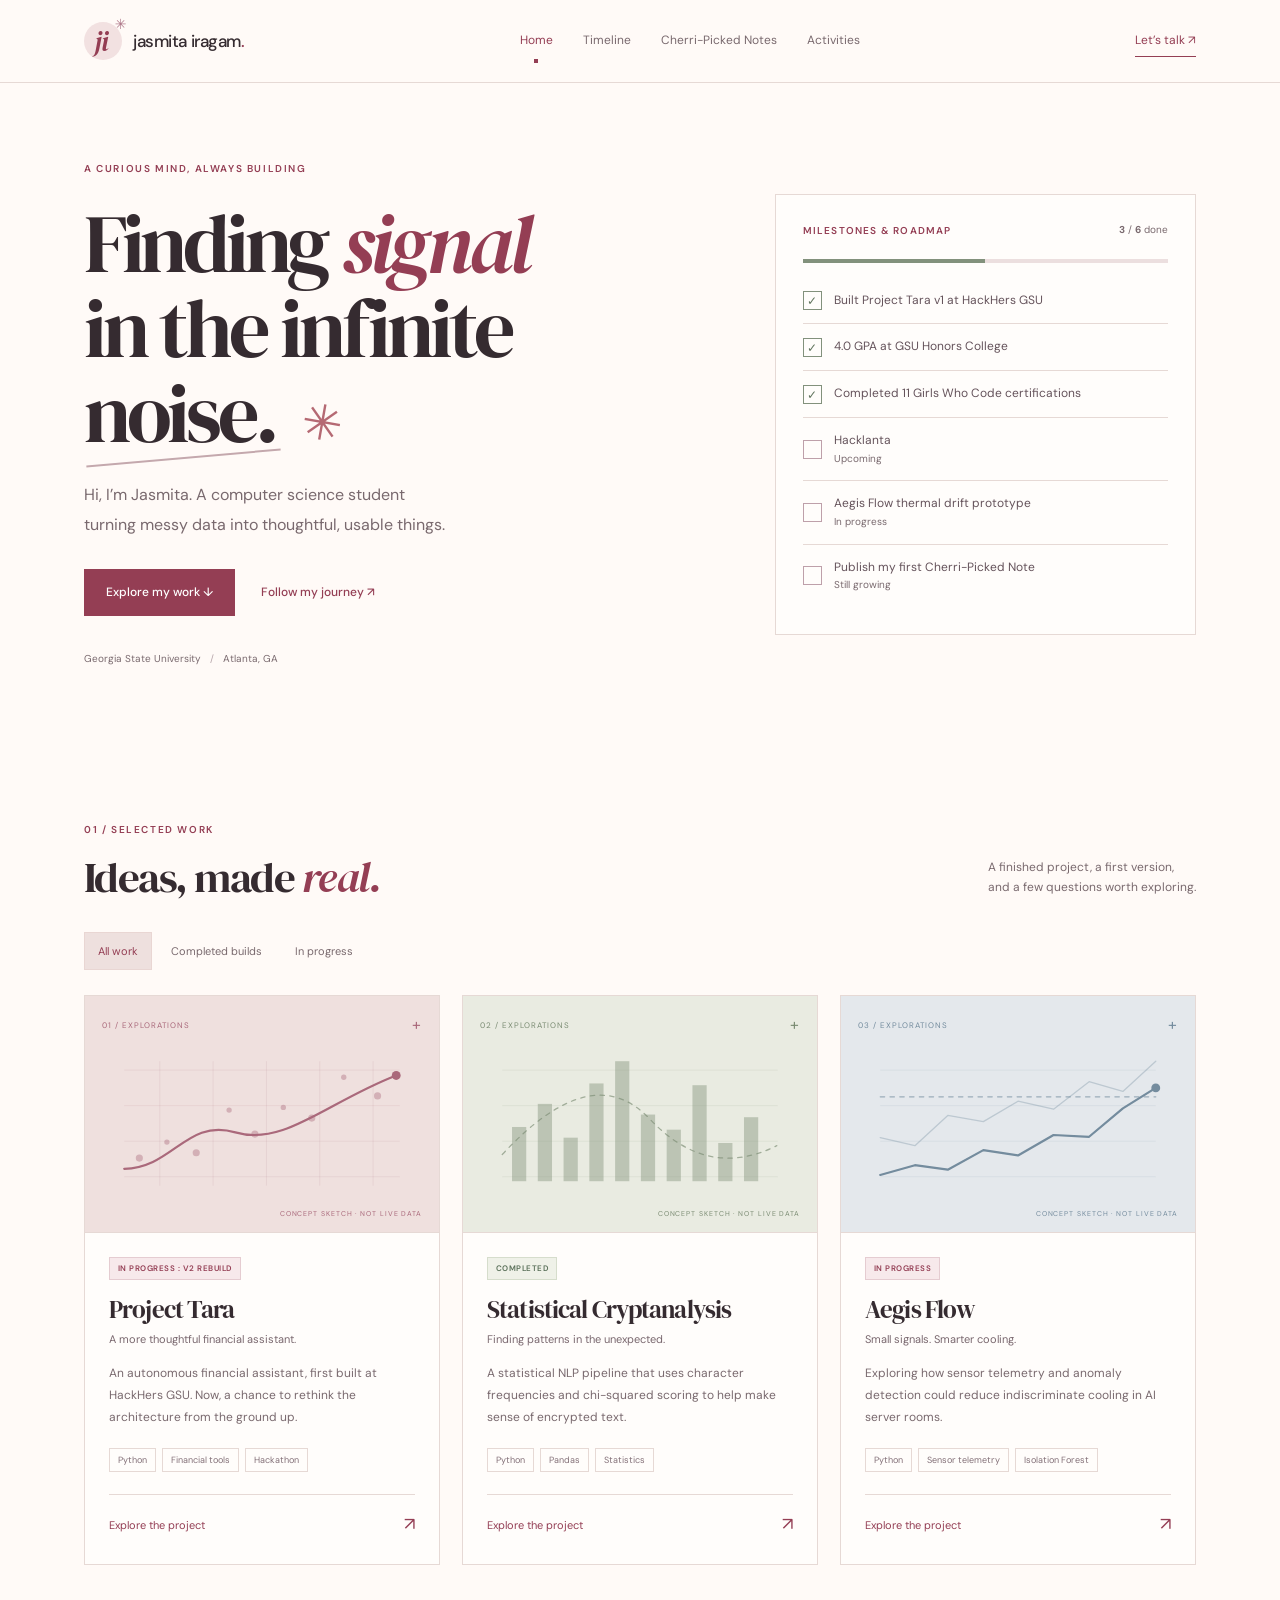
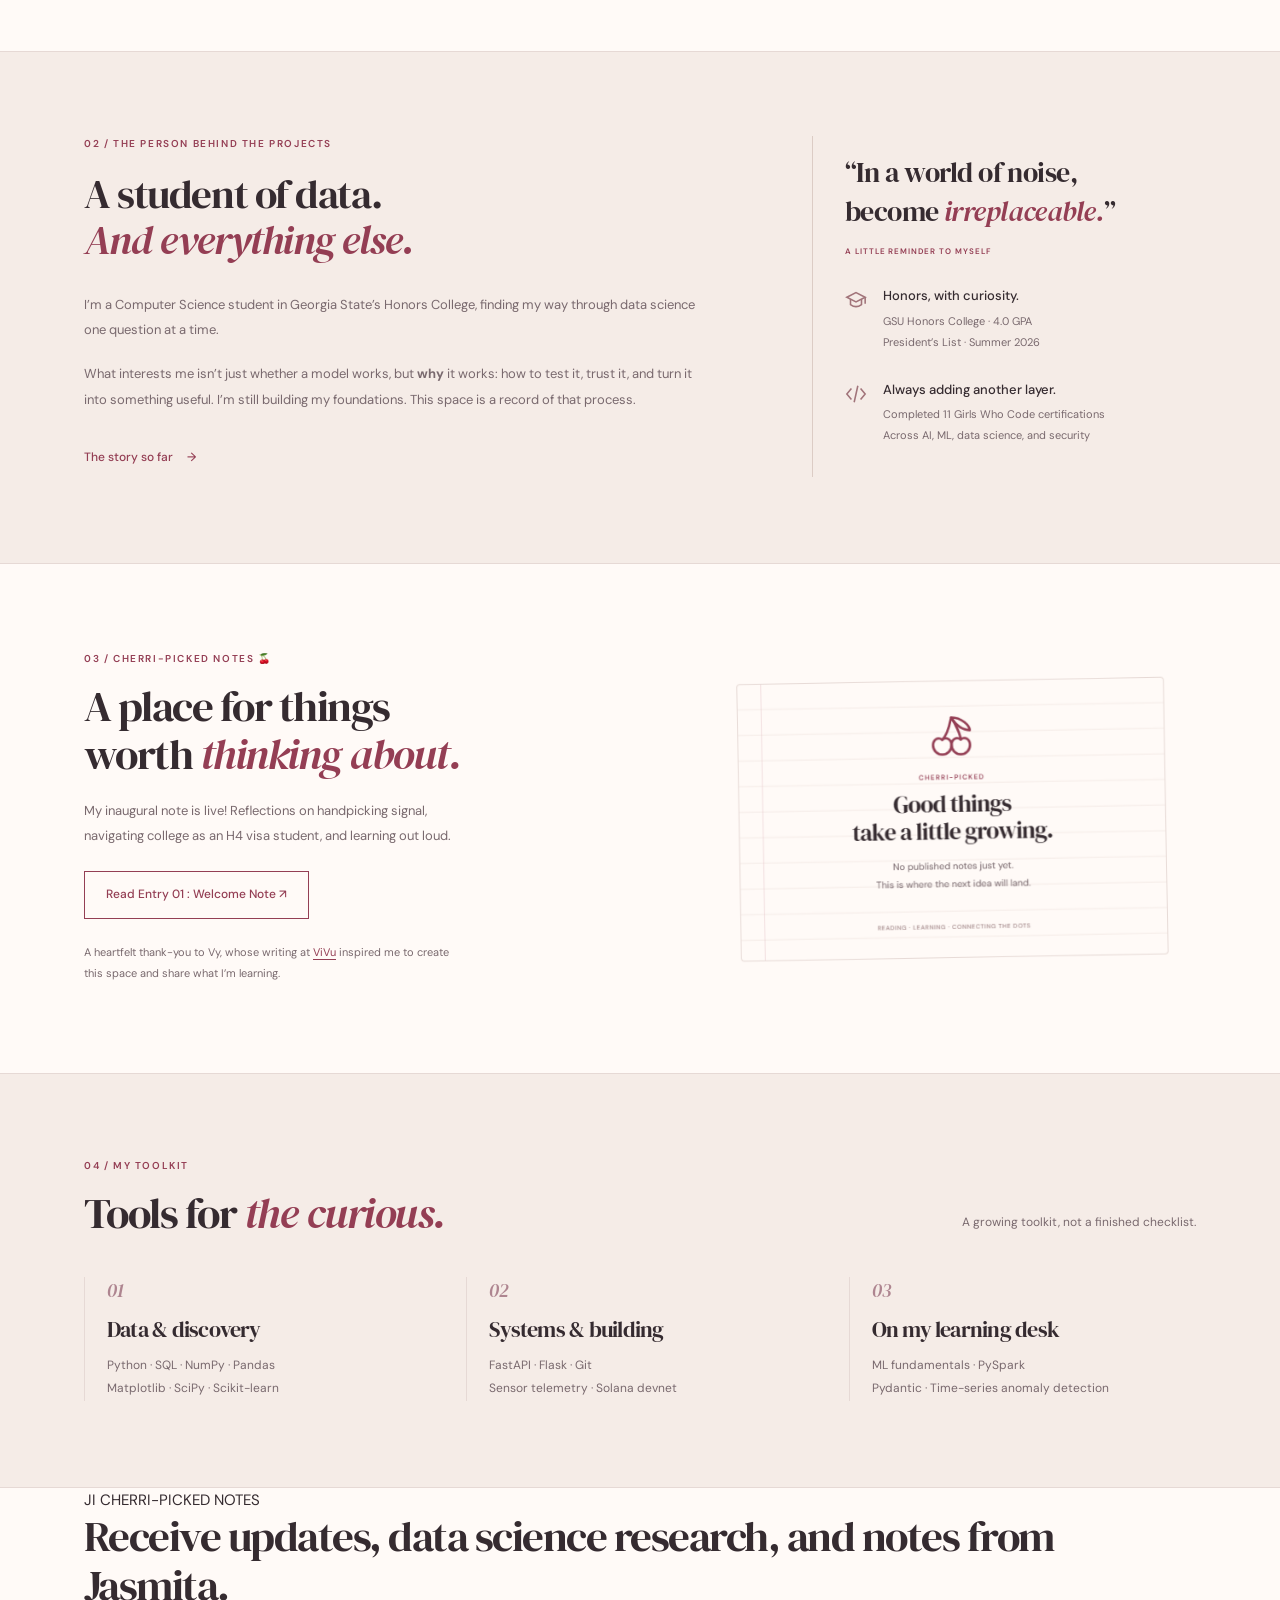
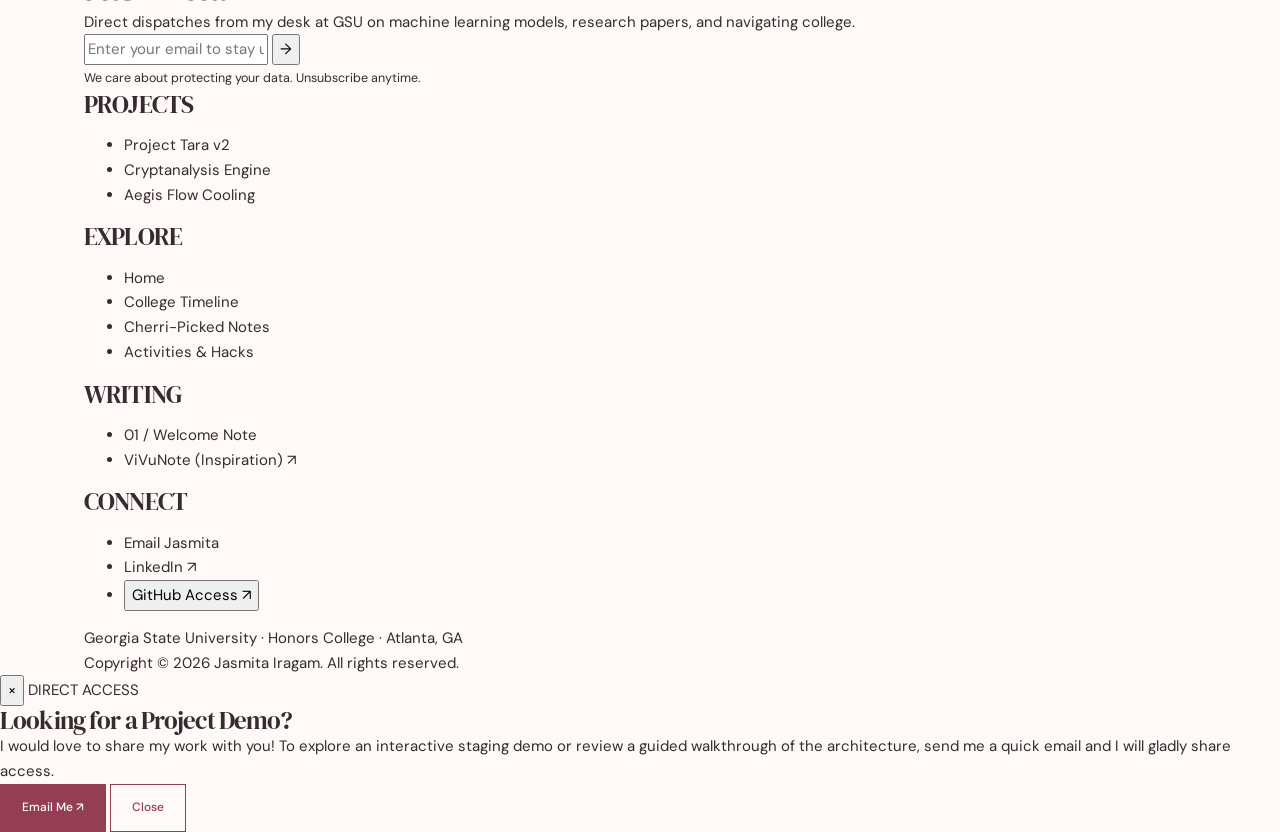
==== commit 0109ab3d: "Update index.html" ====
--- a/index.html
+++ b/index.html
@@ -10,8 +10,8 @@
   <link rel="preconnect" href="https://fonts.googleapis.com">
   <link rel="preconnect" href="https://fonts.gstatic.com" crossorigin>
   <link href="https://fonts.googleapis.com/css2?family=DM+Sans:wght@400;500;600;700&family=DM+Serif+Display:ital@0;1&display=swap" rel="stylesheet">
-  <link rel="stylesheet" href="style.css?v=5">
-  <script src="script.js?v=4" defer></script>
+  <link rel="stylesheet" href="style.css?v=6">
+  <script src="script.js?v=5" defer></script>
 </head>
 <body id="top">
   <a class="skip-link" href="#main">Skip to main content</a>
@@ -62,16 +62,16 @@
         <p>A finished project, a first version,<br>and a few questions worth exploring.</p>
       </div>
       <div class="project-toolbar">
-        <div class="filters" role="group" aria-label="Filter projects" hidden>
-          <button type="button" class="on" data-filter="all" aria-pressed="true">All work <span>03</span></button>
+        <div class="filters" role="group" aria-label="Filter projects">
+          <button type="button" class="on" data-filter="all" aria-pressed="true">All work</button>
           <button type="button" data-filter="done" aria-pressed="false">Completed builds</button>
           <button type="button" data-filter="wip" aria-pressed="false">In progress</button>
-          <button type="button" data-filter="planned" aria-pressed="false">Planned</button>
         </div>
         <p class="sr-only" id="project-count" role="status">3 projects shown</p>
       </div>
       <div class="proj-grid">
-        <article class="proj" data-status="done planned">
+        <!-- Project 1: Tara (v2 Rebuild) -->
+        <article class="proj" data-status="wip">
           <div class="project-art art-tara">
             <div class="art-top"><span>01 / Explorations</span><span aria-hidden="true">+</span></div>
             <svg viewBox="0 0 360 190" role="img" aria-label="Illustrative signal emerging from scattered data">
@@ -82,17 +82,19 @@
             <span class="art-caption">Concept sketch · Not live data</span>
           </div>
           <div class="project-body">
-            <span class="status">V1 built · V2 planned</span>
+            <span class="status">In progress : v2 Rebuild</span>
             <h3>Project Tara</h3>
             <p class="project-subtitle">A more thoughtful financial assistant.</p>
             <p>An autonomous financial assistant, first built at HackHers GSU. Now, a chance to rethink the architecture from the ground up.</p>
             <ul class="tags"><li>Python</li><li>Financial tools</li><li>Hackathon</li></ul>
             <details class="project-details"><summary>Explore the project <span aria-hidden="true">↗</span></summary><div>
-              <p>Version 1 was built in September 2026. The planned v2 rebuild explores a modular FastAPI and Pydantic architecture, LLM failover, voice synthesis, and Solana devnet DCA. These are planned capabilities—not a completed v2.</p>
-              <a class="text-link" href="mailto:jasmita.i1109@gmail.com?subject=Project%20Tara%20demo" data-contact="demo" data-project="Project Tara">Request a walkthrough ↗</a>
+              <p>Version 1 was built at HackHers GSU. The planned v2 rebuild explores a modular FastAPI and Pydantic architecture, LLM failover, voice synthesis, and Solana devnet DCA.</p>
+              <a class="text-link js-open-code-modal" href="#" data-project="Project Tara v2">Request a walkthrough ↗</a>
             </div></details>
           </div>
         </article>
+
+        <!-- Project 2: Cryptanalysis (Completed) -->
         <article class="proj" data-status="done">
           <div class="project-art art-crypto">
             <div class="art-top"><span>02 / Explorations</span><span aria-hidden="true">+</span></div>
@@ -110,11 +112,13 @@
             <p>A statistical NLP pipeline that uses character frequencies and chi-squared scoring to help make sense of encrypted text.</p>
             <ul class="tags"><li>Python</li><li>Pandas</li><li>Statistics</li></ul>
             <details class="project-details"><summary>Explore the project <span aria-hidden="true">↗</span></summary><div>
-              <p>Completed in July 2026 as a Girls Who Code project. Includes single-pass O(N) frequency analysis across 95 ASCII characters, vectorized Pandas operations, and chi-squared goodness-of-fit scoring against standard corpora.</p>
-              <a class="text-link" href="mailto:jasmita.i1109@gmail.com?subject=Cryptanalysis%20demo" data-contact="demo" data-project="Statistical Cryptanalysis">Request a walkthrough ↗</a>
+              <p>Completed as a Girls Who Code project. Includes single-pass O(N) frequency analysis across 95 ASCII characters, vectorized Pandas operations, and chi-squared goodness-of-fit scoring against standard corpora.</p>
+              <a class="text-link js-open-code-modal" href="#" data-project="Statistical Cryptanalysis">Request a walkthrough ↗</a>
             </div></details>
           </div>
         </article>
+
+        <!-- Project 3: Aegis Flow (In Progress) -->
         <article class="proj" data-status="wip">
           <div class="project-art art-aegis">
             <div class="art-top"><span>03 / Explorations</span><span aria-hidden="true">+</span></div>
@@ -132,21 +136,22 @@
             <p>Exploring how sensor telemetry and anomaly detection could reduce indiscriminate cooling in AI server rooms.</p>
             <ul class="tags"><li>Python</li><li>Sensor telemetry</li><li>Isolation Forest</li></ul>
             <details class="project-details"><summary>Explore the project <span aria-hidden="true">↗</span></summary><div>
-              <p>An in-progress prototype exploring microcontroller telemetry, thermal drift detection, and virtual Kubernetes workload migration. No production deployment or measured savings are claimed yet.</p>
-              <a class="text-link" href="mailto:jasmita.i1109@gmail.com?subject=Aegis%20Flow%20walkthrough" data-contact="demo" data-project="Aegis Flow">Request a walkthrough ↗</a>
+              <p>An in-progress prototype exploring microcontroller telemetry, thermal drift detection, and virtual Kubernetes workload migration.</p>
+              <a class="text-link js-open-code-modal" href="#" data-project="Aegis Flow">Request a walkthrough ↗</a>
             </div></details>
           </div>
         </article>
       </div>
     </section>
 
+    <!-- ABOUT SECTION -->
     <section class="chapter-band chapter-muted" id="about" aria-labelledby="about-title">
       <div class="section wrap about">
       <div class="about-copy">
         <span class="sec-num">02 / The person behind the projects</span>
         <h2 id="about-title">A student of data.<br><em>And everything else.</em></h2>
         <p>I’m a Computer Science student in Georgia State’s Honors College, finding my way through data science one question at a time.</p>
-        <p>What interests me isn’t just whether a model works, but <strong>why</strong> it works—and how to test it, trust it, and turn it into something useful. I’m still building my foundations. This space is a record of that process.</p>
+        <p>What interests me isn’t just whether a model works, but <strong>why</strong> it works: how to test it, trust it, and turn it into something useful. I’m still building my foundations. This space is a record of that process.</p>
         <a class="text-link" href="portfolio.html">The story so far <span aria-hidden="true">→</span></a>
       </div>
       <aside class="about-aside" aria-label="Education and certifications">
@@ -164,17 +169,19 @@
       </div>
     </section>
 
+    <!-- CHERRI-PICKED NOTES PREVIEW (Updated to link directly to Entry 01) -->
     <section class="section wrap notes-preview" id="notes" aria-labelledby="notes-title">
       <div>
-        <span class="sec-num">03 / Cherri-Picked Notes</span>
+        <span class="sec-num">03 / Cherri-Picked Notes 🍒</span>
         <h2 id="notes-title">A place for things<br>worth <em>thinking about.</em></h2>
-        <p>Books with dog-eared pages. Data science rabbit holes. Lessons from things that didn’t quite work the first time.</p>
-        <a class="btn line" href="research.html">Into the notebook ↗</a>
+        <p>My inaugural note is live! Reflections on handpicking signal, navigating college as an H4 visa student, and learning out loud.</p>
+        <a class="btn line" href="research.html">Read Entry 01 : Welcome Note ↗</a>
         <p class="credit">A heartfelt thank-you to Vy, whose writing at <a href="https://vivunote.substack.com/" target="_blank" rel="noopener noreferrer">ViVu</a> inspired me to create this space and share what I’m learning.</p>
       </div>
-      <figure class="notes-picture"><img src="assets/cherri-picked.png" width="593" height="397" loading="lazy" alt="Cherri-Picked Notes: Good things take a little growing. No published notes just yet. This is where the next idea will land."></figure>
+      <figure class="notes-picture"><img src="assets/cherri-picked.png" width="593" height="397" loading="lazy" alt="Cherri-Picked Notes"></figure>
     </section>
 
+    <!-- TOOLKIT -->
     <section class="chapter-band chapter-muted" id="skills" aria-labelledby="skills-title">
       <div class="section wrap">
       <div class="section-heading"><div><span class="sec-num">04 / My toolkit</span><h2 id="skills-title">Tools for <em>the curious.</em></h2></div><p>A growing toolkit, not a finished checklist.</p></div>
@@ -186,20 +193,111 @@
       </div>
     </section>
 
-    <section class="chapter-band chapter-rose" id="connect" aria-labelledby="contact-title">
-      <div class="section wrap contact">
-        <span class="sec-num">GOOD WORK STARTS WITH A CONVERSATION</span>
-        <h2 id="contact-title">Have something <em>in mind?</em></h2>
-        <p>Internships, hackathon teams, interesting questions.<br>I’d love to hear what you’re working on.</p>
-        <a class="btn fill" href="mailto:jasmita.i1109@gmail.com" data-contact="connect">Let’s make a connection</a>
-        <div class="contact-links">
-          <a href="https://www.linkedin.com/in/jasmita-i-4946a0419/" target="_blank" rel="noopener noreferrer">LinkedIn</a>
-          <span aria-hidden="true">/</span>
-          <a href="mailto:jasmita.i1109@gmail.com?subject=Project%20demo%20request" data-contact="demo">Request a demo</a>
-        </div>
-      </div>
-    </section>
   </main>
-  <footer class="site-footer wrap"><span>© <span data-year>2026</span> Jasmita R. Iragam · Atlanta, GA</span><span>A little more signal, a little less noise.</span><a href="#top">Back to top ↑</a></footer>
+
+  <!-- TAVY-INSPIRED FOOTER (Matching Soft Rose & Cashmere Palette) -->
+  <footer class="tavy-footer">
+    <div class="wrap tavy-grid">
+      
+      <!-- Left Column: Newsletter & Direct Dispatches -->
+      <div class="tavy-subscribe-col">
+        <a class="tavy-brand" href="index.html">
+          <span class="tavy-mark">JI</span>
+          <span class="tavy-title">CHERRI-PICKED NOTES</span>
+        </a>
+
+        <h2 class="tavy-heading">
+          Receive updates, data science research, and notes from Jasmita.
+        </h2>
+
+        <p class="tavy-sub">
+          Direct dispatches from my desk at GSU on machine learning models, research papers, and navigating college.
+        </p>
+
+        <!-- Pill-Shaped Input Bar with Circle Button -->
+        <form class="tavy-form" action="mailto:jasmita.i1109@gmail.com" method="get">
+          <input type="hidden" name="subject" value="Newsletter Subscription - Cherri-Picked Notes">
+          <div class="tavy-input-wrap">
+            <input type="email" placeholder="Enter your email to stay updated..." required aria-label="Email address for updates">
+            <button class="tavy-submit-btn" type="submit" aria-label="Subscribe to updates">
+              <span aria-hidden="true">→</span>
+            </button>
+          </div>
+        </form>
+        <small class="tavy-disclaimer">We care about protecting your data. Unsubscribe anytime.</small>
+      </div>
+
+      <!-- Right Column: Multi-Column Navigation -->
+      <div class="tavy-nav-cols">
+        <div class="tavy-col">
+          <h3>PROJECTS</h3>
+          <ul>
+            <li><a href="#projects">Project Tara v2</a></li>
+            <li><a href="#projects">Cryptanalysis Engine</a></li>
+            <li><a href="#projects">Aegis Flow Cooling</a></li>
+          </ul>
+        </div>
+
+        <div class="tavy-col">
+          <h3>EXPLORE</h3>
+          <ul>
+            <li><a href="index.html">Home</a></li>
+            <li><a href="portfolio.html">College Timeline</a></li>
+            <li><a href="research.html">Cherri-Picked Notes</a></li>
+            <li><a href="tools.html">Activities &amp; Hacks</a></li>
+          </ul>
+        </div>
+
+        <div class="tavy-col">
+          <h3>WRITING</h3>
+          <ul>
+            <li><a href="research.html">01 / Welcome Note</a></li>
+            <li><a href="https://vivunote.substack.com/" target="_blank" rel="noopener noreferrer">ViVuNote (Inspiration) ↗</a></li>
+          </ul>
+        </div>
+
+        <div class="tavy-col">
+          <h3>CONNECT</h3>
+          <ul>
+            <li><a href="mailto:jasmita.i1109@gmail.com">Email Jasmita</a></li>
+            <li><a href="https://www.linkedin.com/in/jasmita-i-4946a0419/" target="_blank" rel="noopener noreferrer">LinkedIn ↗</a></li>
+            <li><button class="tavy-link-btn js-open-code-modal" type="button">GitHub Access ↗</button></li>
+          </ul>
+        </div>
+      </div>
+
+    </div>
+
+    <!-- Bottom Legal Bar -->
+    <div class="wrap tavy-bottom-bar">
+      <div class="tavy-legal-links">
+        <span>Georgia State University</span>
+        <span aria-hidden="true">·</span>
+        <span>Honors College</span>
+        <span aria-hidden="true">·</span>
+        <span>Atlanta, GA</span>
+      </div>
+      <div class="tavy-copyright">
+        Copyright © 2026 Jasmita Iragam. All rights reserved.
+      </div>
+    </div>
+  </footer>
+
+  <!-- DEMO / CODE ACCESS MODAL -->
+  <div class="modal-overlay" id="codeModal" aria-hidden="true">
+    <div class="modal-box" role="dialog" aria-modal="true" aria-labelledby="modalTitle">
+      <button class="modal-close" id="modalClose" aria-label="Close dialog">&times;</button>
+      <span class="modal-kicker">DIRECT ACCESS</span>
+      <h3 id="modalTitle">Looking for a Project Demo?</h3>
+      <p class="modal-desc">
+        I would love to share my work with you! To explore an interactive staging demo or review a guided walkthrough of the architecture, send me a quick email and I will gladly share access.
+      </p>
+      <div class="modal-actions">
+        <a class="btn fill" id="modalEmailBtn" href="mailto:jasmita.i1109@gmail.com?subject=Project%20Demo%20Request">Email Me ↗</a>
+        <button class="btn line" id="modalCancelBtn" type="button">Close</button>
+      </div>
+    </div>
+  </div>
+
 </body>
 </html>
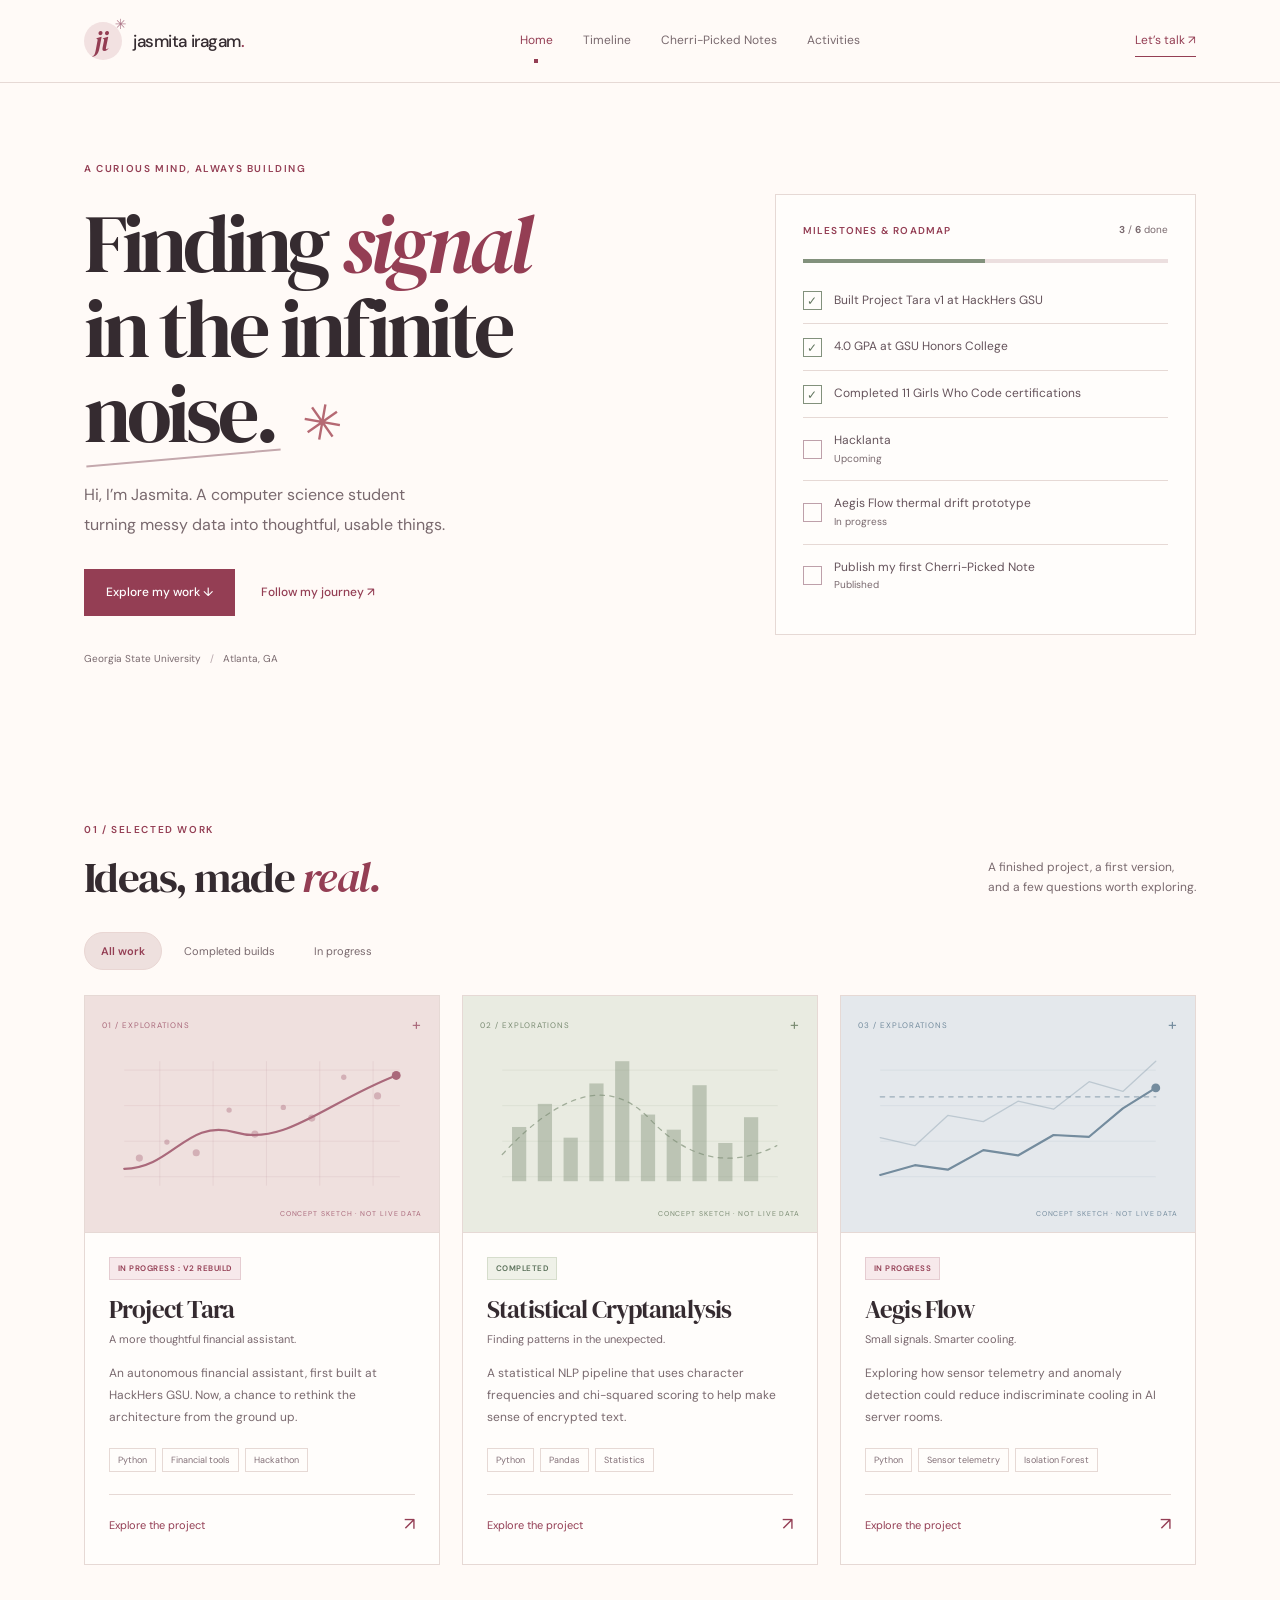
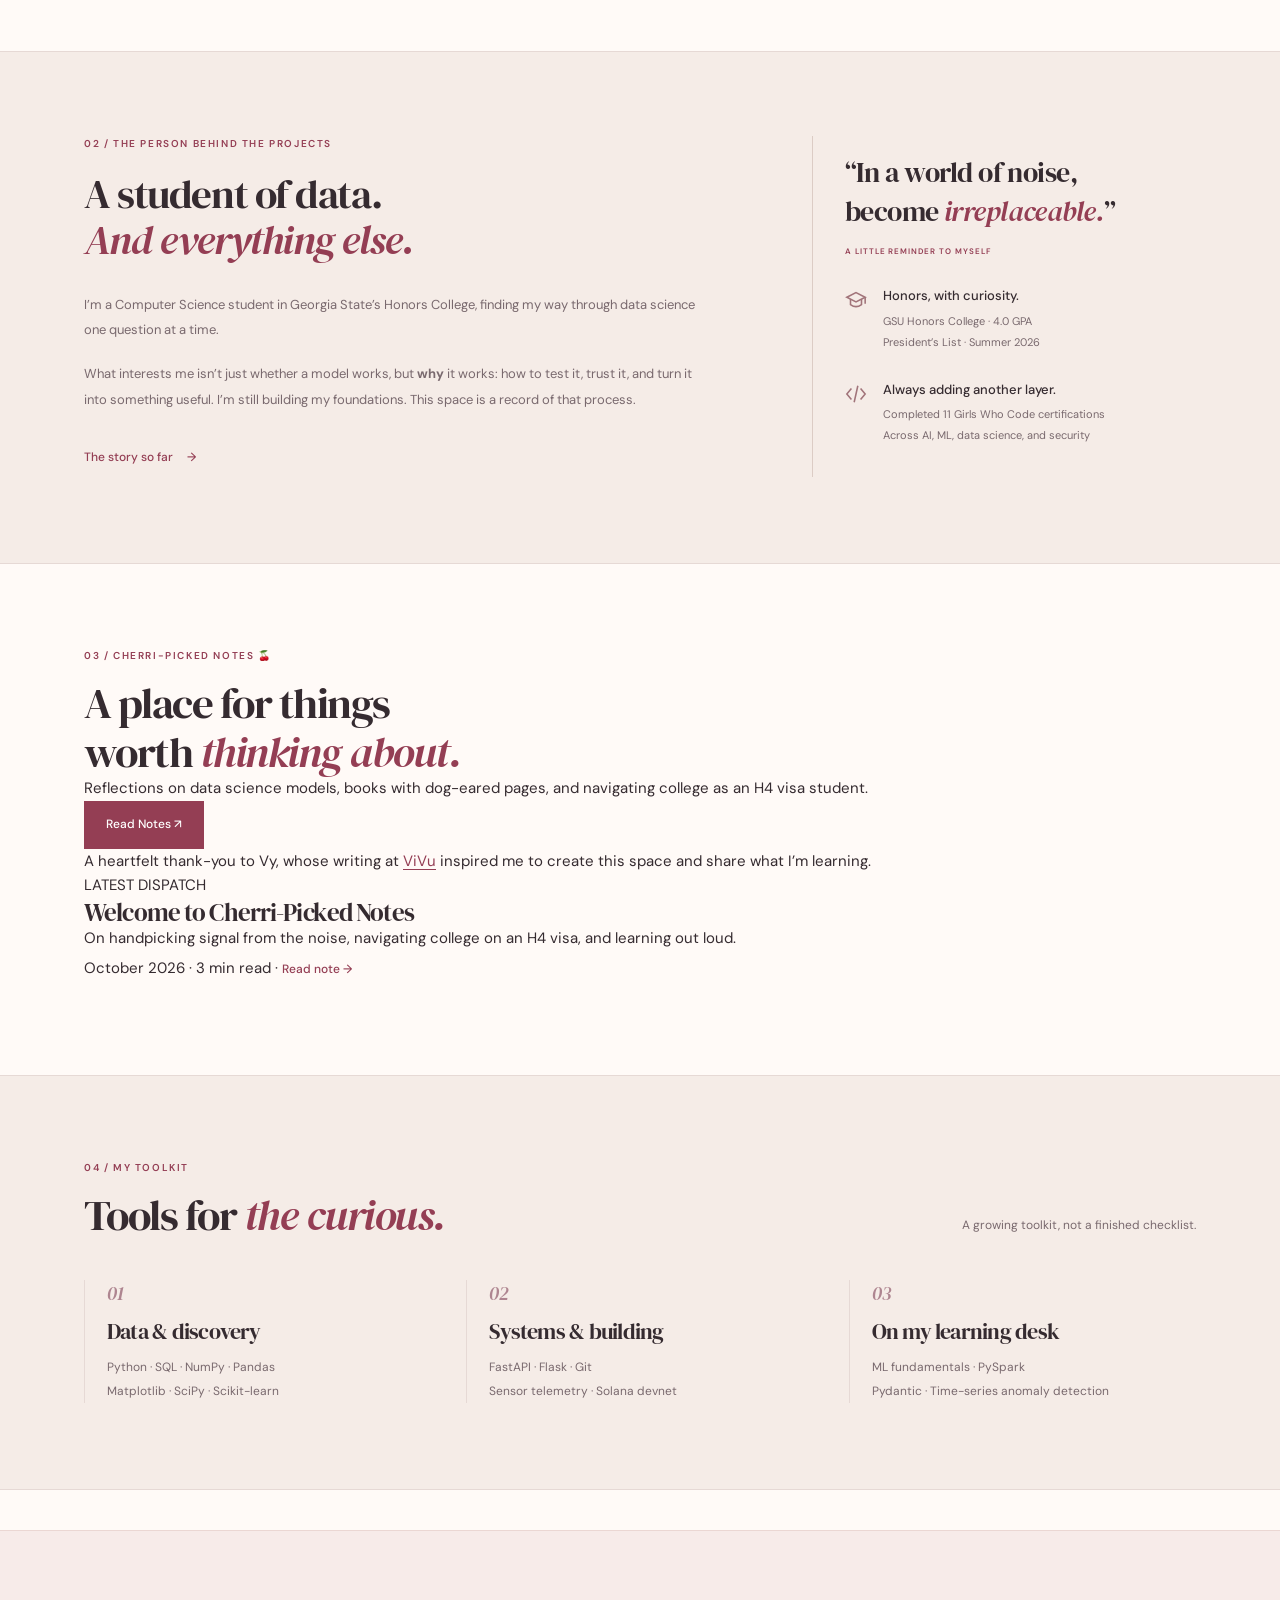
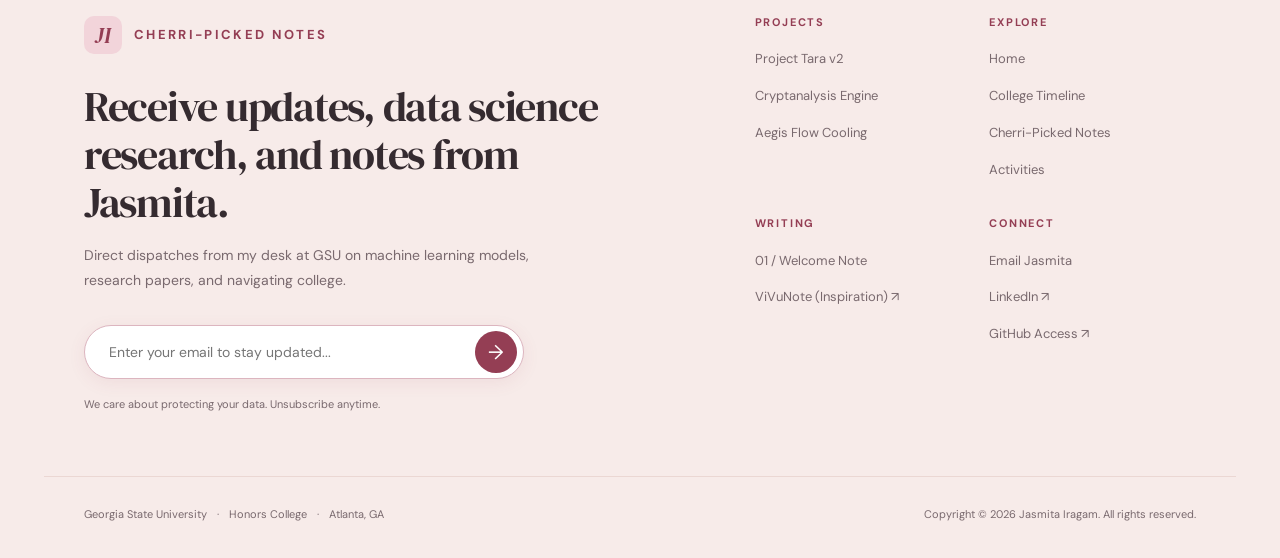
==== commit ce85f14f: "Update index.html with new styles and content" ====
--- a/index.html
+++ b/index.html
@@ -9,9 +9,9 @@
   <link rel="icon" href="data:image/svg+xml,%3Csvg xmlns='http://www.w3.org/2000/svg' viewBox='0 0 100 100'%3E%3Crect width='100' height='100' fill='%23fde8ec'/%3E%3Ctext x='50' y='68' font-size='52' font-family='serif' text-anchor='middle' fill='%23943e54'%3EJI%3C/text%3E%3C/svg%3E">
   <link rel="preconnect" href="https://fonts.googleapis.com">
   <link rel="preconnect" href="https://fonts.gstatic.com" crossorigin>
-  <link href="https://fonts.googleapis.com/css2?family=DM+Sans:wght@400;500;600;700&family=DM+Serif+Display:ital@0;1&display=swap" rel="stylesheet">
-  <link rel="stylesheet" href="style.css?v=6">
-  <script src="script.js?v=5" defer></script>
+  <link href="https://fonts.googleapis.com/css2?family=DM+Sans:ital,wght@0,400;0,500;0,600;0,700;1,400&family=DM+Serif+Display:ital@0;1&display=swap" rel="stylesheet">
+  <link rel="stylesheet" href="style.css?v=7">
+  <script src="script.js?v=6" defer></script>
 </head>
 <body id="top">
   <a class="skip-link" href="#main">Skip to main content</a>
@@ -46,12 +46,12 @@
         <div class="card-heading"><h2 id="roadmap-title">Milestones &amp; roadmap</h2><span class="counter"><b id="done">3</b> / <b id="total">6</b> done</span></div>
         <div class="meter" role="progressbar" aria-label="Milestones completed" aria-valuemin="0" aria-valuemax="6" aria-valuenow="3"><span id="meter-fill"></span></div>
         <ul class="checklist" id="checklist">
-          <li class="done"><span class="box" aria-hidden="true">✓</span><span><span class="sr-only">Completed: </span>Built Project Tara v1 at HackHers GSU</span></li>
-          <li class="done"><span class="box" aria-hidden="true">✓</span><span><span class="sr-only">Achieved: </span>4.0 GPA at GSU Honors College</span></li>
+          <li class="done"><span class="box" aria-hidden="true">✓</span><span>Built Project Tara v1 at HackHers GSU</span></li>
+          <li class="done"><span class="box" aria-hidden="true">✓</span><span>4.0 GPA at GSU Honors College</span></li>
           <li class="done"><span class="box" aria-hidden="true">✓</span><span>Completed 11 Girls Who Code certifications</span></li>
           <li><span class="box" aria-hidden="true"></span><span>Hacklanta <small>Upcoming</small></span></li>
           <li><span class="box" aria-hidden="true"></span><span>Aegis Flow thermal drift prototype <small>In progress</small></span></li>
-          <li><span class="box" aria-hidden="true"></span><span>Publish my first Cherri-Picked Note <small>Still growing</small></span></li>
+          <li><span class="box" aria-hidden="true"></span><span>Publish my first Cherri-Picked Note <small>Published</small></span></li>
         </ul>
       </aside>
     </header>
@@ -67,10 +67,9 @@
           <button type="button" data-filter="done" aria-pressed="false">Completed builds</button>
           <button type="button" data-filter="wip" aria-pressed="false">In progress</button>
         </div>
-        <p class="sr-only" id="project-count" role="status">3 projects shown</p>
       </div>
       <div class="proj-grid">
-        <!-- Project 1: Tara (v2 Rebuild) -->
+        <!-- Project 1: Tara (In Progress) -->
         <article class="proj" data-status="wip">
           <div class="project-art art-tara">
             <div class="art-top"><span>01 / Explorations</span><span aria-hidden="true">+</span></div>
@@ -169,16 +168,30 @@
       </div>
     </section>
 
-    <!-- CHERRI-PICKED NOTES PREVIEW (Updated to link directly to Entry 01) -->
-    <section class="section wrap notes-preview" id="notes" aria-labelledby="notes-title">
-      <div>
+    <!-- CHERRI-PICKED NOTES PREVIEW (No static dead image; clean editorial spotlight) -->
+    <section class="section wrap notes-preview-clean" id="notes" aria-labelledby="notes-title">
+      <div class="notes-preview-lead">
         <span class="sec-num">03 / Cherri-Picked Notes 🍒</span>
         <h2 id="notes-title">A place for things<br>worth <em>thinking about.</em></h2>
-        <p>My inaugural note is live! Reflections on handpicking signal, navigating college as an H4 visa student, and learning out loud.</p>
-        <a class="btn line" href="research.html">Read Entry 01 : Welcome Note ↗</a>
+        <p class="lead-note-desc">
+          Reflections on data science models, books with dog-eared pages, and navigating college as an H4 visa student.
+        </p>
+        <a class="btn fill" href="research.html">Read Notes ↗</a>
         <p class="credit">A heartfelt thank-you to Vy, whose writing at <a href="https://vivunote.substack.com/" target="_blank" rel="noopener noreferrer">ViVu</a> inspired me to create this space and share what I’m learning.</p>
       </div>
-      <figure class="notes-picture"><img src="assets/cherri-picked.png" width="593" height="397" loading="lazy" alt="Cherri-Picked Notes"></figure>
+
+      <div class="notes-spotlight-card">
+        <span class="spotlight-tag">LATEST DISPATCH</span>
+        <h3>Welcome to Cherri-Picked Notes</h3>
+        <p class="spotlight-deck">On handpicking signal from the noise, navigating college on an H4 visa, and learning out loud.</p>
+        <div class="spotlight-meta">
+          <span>October 2026</span>
+          <span aria-hidden="true">·</span>
+          <span>3 min read</span>
+          <span aria-hidden="true">·</span>
+          <a class="text-link" href="research.html#entry-01">Read note →</a>
+        </div>
+      </div>
     </section>
 
     <!-- TOOLKIT -->
@@ -195,26 +208,16 @@
 
   </main>
 
-  <!-- TAVY-INSPIRED FOOTER (Matching Soft Rose & Cashmere Palette) -->
+  <!-- TAVY-INSPIRED FOOTER -->
   <footer class="tavy-footer">
     <div class="wrap tavy-grid">
-      
-      <!-- Left Column: Newsletter & Direct Dispatches -->
       <div class="tavy-subscribe-col">
         <a class="tavy-brand" href="index.html">
           <span class="tavy-mark">JI</span>
           <span class="tavy-title">CHERRI-PICKED NOTES</span>
         </a>
-
-        <h2 class="tavy-heading">
-          Receive updates, data science research, and notes from Jasmita.
-        </h2>
-
-        <p class="tavy-sub">
-          Direct dispatches from my desk at GSU on machine learning models, research papers, and navigating college.
-        </p>
-
-        <!-- Pill-Shaped Input Bar with Circle Button -->
+        <h2 class="tavy-heading">Receive updates, data science research, and notes from Jasmita.</h2>
+        <p class="tavy-sub">Direct dispatches from my desk at GSU on machine learning models, research papers, and navigating college.</p>
         <form class="tavy-form" action="mailto:jasmita.i1109@gmail.com" method="get">
           <input type="hidden" name="subject" value="Newsletter Subscription - Cherri-Picked Notes">
           <div class="tavy-input-wrap">
@@ -227,7 +230,6 @@
         <small class="tavy-disclaimer">We care about protecting your data. Unsubscribe anytime.</small>
       </div>
 
-      <!-- Right Column: Multi-Column Navigation -->
       <div class="tavy-nav-cols">
         <div class="tavy-col">
           <h3>PROJECTS</h3>
@@ -237,25 +239,22 @@
             <li><a href="#projects">Aegis Flow Cooling</a></li>
           </ul>
         </div>
-
         <div class="tavy-col">
           <h3>EXPLORE</h3>
           <ul>
             <li><a href="index.html">Home</a></li>
             <li><a href="portfolio.html">College Timeline</a></li>
             <li><a href="research.html">Cherri-Picked Notes</a></li>
-            <li><a href="tools.html">Activities &amp; Hacks</a></li>
-          </ul>
-        </div>
-
+            <li><a href="tools.html">Activities</a></li>
+          </ul>
+        </div>
         <div class="tavy-col">
           <h3>WRITING</h3>
           <ul>
-            <li><a href="research.html">01 / Welcome Note</a></li>
+            <li><a href="research.html#entry-01">01 / Welcome Note</a></li>
             <li><a href="https://vivunote.substack.com/" target="_blank" rel="noopener noreferrer">ViVuNote (Inspiration) ↗</a></li>
           </ul>
         </div>
-
         <div class="tavy-col">
           <h3>CONNECT</h3>
           <ul>
@@ -265,10 +264,8 @@
           </ul>
         </div>
       </div>
-
-    </div>
-
-    <!-- Bottom Legal Bar -->
+    </div>
+
     <div class="wrap tavy-bottom-bar">
       <div class="tavy-legal-links">
         <span>Georgia State University</span>
@@ -277,27 +274,22 @@
         <span aria-hidden="true">·</span>
         <span>Atlanta, GA</span>
       </div>
-      <div class="tavy-copyright">
-        Copyright © 2026 Jasmita Iragam. All rights reserved.
-      </div>
+      <div class="tavy-copyright">Copyright © 2026 Jasmita Iragam. All rights reserved.</div>
     </div>
   </footer>
 
-  <!-- DEMO / CODE ACCESS MODAL -->
+  <!-- CODE ACCESS MODAL -->
   <div class="modal-overlay" id="codeModal" aria-hidden="true">
     <div class="modal-box" role="dialog" aria-modal="true" aria-labelledby="modalTitle">
       <button class="modal-close" id="modalClose" aria-label="Close dialog">&times;</button>
       <span class="modal-kicker">DIRECT ACCESS</span>
       <h3 id="modalTitle">Looking for a Project Demo?</h3>
-      <p class="modal-desc">
-        I would love to share my work with you! To explore an interactive staging demo or review a guided walkthrough of the architecture, send me a quick email and I will gladly share access.
-      </p>
+      <p class="modal-desc">I would love to share my work with you! To explore an interactive staging demo or review a guided walkthrough of the architecture, send me a quick email and I will gladly share access.</p>
       <div class="modal-actions">
         <a class="btn fill" id="modalEmailBtn" href="mailto:jasmita.i1109@gmail.com?subject=Project%20Demo%20Request">Email Me ↗</a>
         <button class="btn line" id="modalCancelBtn" type="button">Close</button>
       </div>
     </div>
   </div>
-
 </body>
 </html>
--- a/style.css
+++ b/style.css
@@ -5,6 +5,9 @@
   --cherry: #943e54;
   --dark-cherry: #763045;
   --line: #e6d9d5;
+  --rose-100: #fde8ec;
+  --rose-200: #f8cfd8;
+  --rose-400: #e87a90;
   --serif: "DM Serif Display", Georgia, serif;
   --sans: "DM Sans", system-ui, sans-serif;
 }
@@ -30,8 +33,6 @@
 .section { padding-block: 84px 86px; }
 .chapter-band { width: 100%; border-block: 1px solid var(--line); }
 .chapter-muted { background: #f5ece7; }
-.chapter-rose { background: #f0dfe0; border-color: #e5cdd1; }
-.chapter-muted + .chapter-rose { border-top: 0; }
 .eyebrow, .sec-num { display: block; color: var(--cherry); font-size: 10px; font-weight: 600; line-height: 1.5; letter-spacing: .16em; text-transform: uppercase; }
 .sec-num { margin-bottom: 16px; }
 .btn { display: inline-flex; align-items: center; justify-content: center; gap: 14px; border: 1px solid var(--cherry); border-radius: 0; padding: 13px 21px; min-height: 46px; background: transparent; color: var(--cherry); font-size: 12px; font-weight: 500; transition: background .2s, transform .2s; }
@@ -45,6 +46,7 @@
 .skip-link { position: fixed; top: -80px; left: 16px; z-index: 100; padding: 12px 18px; background: var(--ink); color: white; }
 .skip-link:focus { top: 12px; color: white; }
 
+/* Navigation */
 .site-nav { position: sticky; top: 0; z-index: 40; background: var(--paper); border-bottom: 1px solid var(--line); }
 .nav-wrap { display: flex; align-items: center; justify-content: space-between; min-height: 82px; gap: 20px; }
 .brand { display: inline-flex; align-items: center; gap: 11px; font-size: 17px; font-weight: 500; letter-spacing: -.025em; white-space: nowrap; }
@@ -59,6 +61,7 @@
 .nav-toggle { display: none; padding: 8px 10px; border: 1px solid var(--line); background: transparent; color: var(--cherry); font-size: 12px; }
 .progress { position: absolute; left: 0; bottom: -1px; width: 0; height: 2px; background: var(--cherry); }
 
+/* Hero */
 .hero { display: grid; grid-template-columns: 1.18fr .82fr; align-items: center; gap: 84px; padding-block: 78px 70px; }
 .hero h1 { font-size: clamp(62px, 6.4vw, 83px); line-height: 1.035; letter-spacing: -.052em; margin-block: 25px; }
 .noise-word { position: relative; }
@@ -80,17 +83,19 @@
 .done .box { color: #60745d; border-color: #82917c; }
 .checklist small { display: block; font-size: 10px; color: var(--muted); }
 
+/* Projects & Filters */
 .section-heading { display: flex; align-items: flex-end; justify-content: space-between; gap: 30px; margin-bottom: 31px; }
 .section-heading > p { margin-bottom: 4px; color: var(--muted); font-size: 12px; }
 .project-toolbar { margin-bottom: 25px; }
-.filters, .note-filters { display: flex; flex-wrap: wrap; gap: 5px; }
-.filters button, .note-filters button { min-height: 38px; padding: 8px 13px; border: 1px solid transparent; border-radius: 0; background: transparent; color: var(--muted); font-size: 11px; }
-.filters button.on, .note-filters button.on { background: #eee0de; color: var(--cherry); border-color: #e9d6d3; }
-.filters button:hover, .note-filters button:hover { color: var(--cherry); background: #f8ecec; }
-.filters button span { margin-left: 9px; font-size: 8px; }
+.filters { display: flex; flex-wrap: wrap; gap: 5px; }
+.filters button { min-height: 38px; padding: 8px 16px; border: 1px solid transparent; border-radius: 999px; background: transparent; color: var(--muted); font-size: 11px; cursor: pointer; transition: 0.2s; }
+.filters button.on { background: #eee0de; color: var(--cherry); border-color: #e9d6d3; font-weight: 600; }
+.filters button:hover { color: var(--cherry); background: #f8ecec; }
 .proj-grid { display: grid; grid-template-columns: repeat(3, minmax(0, 1fr)); gap: 22px; align-items: stretch; }
 .proj { display: flex; flex-direction: column; min-width: 0; border: 1px solid var(--line); background: #fffdfb; transition: transform .25s ease, box-shadow .25s ease; }
 .proj:hover, .proj:focus-within { transform: translateY(-6px); box-shadow: 0 16px 32px -12px rgb(102 64 71 / 23%); }
+.proj.hide { display: none !important; } /* Fixes filtering override! */
+
 .project-art { padding: 16px 17px 13px; border-bottom: 1px solid var(--line); }
 .art-tara { background: #efe0de; color: #aa697b; }
 .art-crypto { background: #e9ebe1; color: #7b8c73; }
@@ -119,6 +124,7 @@
 .project-details > div { padding-top: 16px; font-size: 12px; line-height: 1.85; color: var(--muted); }
 .project-details .text-link { margin-top: 12px; font-size: 11px; }
 
+/* About Section */
 .about { display: grid; grid-template-columns: 1.65fr 1fr; align-items: stretch; gap: 94px; }
 .about h2 { font-size: 41px; margin: 20px 0 28px; }
 .about-copy > p { color: var(--muted); font-size: 13px; line-height: 1.95; margin-bottom: 19px; }
@@ -130,26 +136,321 @@
 .credential svg { flex: 0 0 22px; width: 22px; height: 22px; margin-top: 3px; color: #a1747a; }
 .credential h3 { font: 500 13px/1.5 var(--sans); letter-spacing: 0; margin-bottom: 5px; }
 .credential p { font-size: 11px; line-height: 1.9; color: var(--muted); }
+
+/* Notes Preview on Homepage */
 .notes-preview { display: grid; grid-template-columns: 1fr 1fr; gap: 100px; align-items: center; }
 .notes-preview h2 { margin-bottom: 20px; }
 .notes-preview p { max-width: 375px; font-size: 13px; line-height: 1.9; color: var(--muted); margin-bottom: 23px; }
 .notes-preview .credit { font-size: 11px; margin: 23px 0 0; }
-.credit a, .notes-credit a { color: var(--cherry); text-decoration: underline; text-underline-offset: 3px; }
+.credit a { color: var(--cherry); text-decoration: underline; text-underline-offset: 3px; }
 .notes-picture img { width: 100%; }
+
+/* Toolkit (Static Chips: Hover Lift Removed) */
 .toolkit-grid { display: grid; grid-template-columns: repeat(3, 1fr); gap: 35px; margin-top: 40px; }
 .toolkit-grid article { border-left: 1px solid var(--line); padding-left: 22px; }
 .tool-number { font: italic 19px var(--serif); color: #ae8590; }
 .toolkit-grid h3 { font-size: 22px; margin: 12px 0; }
 .toolkit-grid p { font-size: 12px; line-height: 1.95; color: var(--muted); }
-.contact { text-align: center; padding-block: 70px 65px; }
-.contact .sec-num { font-size: 9px; }
-.contact h2 { font-size: 47px; margin-bottom: 20px; }
-.contact p { font-size: 13px; color: var(--muted); margin-bottom: 25px; }
-.contact-links { display: flex; align-items: center; justify-content: center; gap: 18px; margin-top: 18px; color: #885666; font-size: 12px; }
-.contact-links a { display: inline-flex; align-items: center; min-height: 38px; padding: 5px 2px; }
-.contact-links a:hover { color: var(--dark-cherry); text-decoration: underline; text-underline-offset: 4px; }
-.site-footer { display: flex; justify-content: space-between; align-items: center; flex-wrap: wrap; gap: 18px; padding-block: 30px; border-top: 1px solid var(--line); font-size: 10px; color: var(--muted); }
-
+
+/* ==========================================================================
+   SUBSTACK-STYLE CENTERED ARTICLE READER (research.html)
+   ========================================================================== */
+.article-container {
+  max-width: 680px;
+  margin-inline: auto;
+  padding: 60px 24px 90px;
+}
+.article-breadcrumbs {
+  display: flex;
+  align-items: center;
+  gap: 8px;
+  font-size: 11px;
+  text-transform: uppercase;
+  letter-spacing: .08em;
+  color: var(--muted);
+  margin-bottom: 24px;
+}
+.article-breadcrumbs a:hover { color: var(--cherry); }
+.post-pill {
+  display: inline-block;
+  padding: 5px 12px;
+  border-radius: 999px;
+  background: #f7e9eb;
+  border: 1px solid #e5ccd1;
+  color: var(--cherry);
+  font-size: 10px;
+  font-weight: 600;
+  text-transform: uppercase;
+  letter-spacing: .1em;
+  margin-bottom: 18px;
+}
+.article-title {
+  font-size: clamp(38px, 5.5vw, 54px);
+  line-height: 1.08;
+  letter-spacing: -.03em;
+  color: var(--ink);
+  margin-bottom: 16px;
+}
+.article-subtitle {
+  font-size: 18px;
+  line-height: 1.5;
+  color: var(--muted);
+  font-style: italic;
+  font-family: var(--serif);
+  margin-bottom: 28px;
+}
+.article-byline {
+  display: flex;
+  align-items: center;
+  gap: 14px;
+  padding-block: 16px;
+  border-block: 1px solid var(--line);
+  margin-bottom: 36px;
+}
+.author-avatar {
+  display: grid;
+  place-items: center;
+  width: 44px;
+  height: 44px;
+  border-radius: 50%;
+  background: #fde8ec;
+  border: 1px solid #ecc9d2;
+  font-size: 20px;
+}
+.byline-details { display: flex; flex-direction: column; }
+.author-name { font-weight: 600; font-size: 14px; color: var(--ink); }
+.byline-sub { font-size: 12px; color: var(--muted); }
+.article-body { font-size: 17px; line-height: 1.85; color: #44373d; }
+.article-body p { margin-bottom: 24px; }
+.drop-lead { font-size: 20px; line-height: 1.75; color: var(--ink); }
+.article-quote {
+  margin: 36px 0;
+  padding: 22px 28px;
+  border-left: 3px solid var(--cherry);
+  background: #fbf2f3;
+  border-radius: 0 12px 12px 0;
+  font-family: var(--serif);
+  font-size: 22px;
+  line-height: 1.45;
+  color: var(--dark-cherry);
+}
+.tribute-card {
+  margin: 34px 0;
+  padding: 26px 30px;
+  background: #f7ece8;
+  border: 1px solid #ebd9d2;
+  border-radius: 12px;
+}
+.tribute-label {
+  display: block;
+  font-size: 10px;
+  font-weight: 700;
+  letter-spacing: .14em;
+  text-transform: uppercase;
+  color: var(--cherry);
+  margin-bottom: 10px;
+}
+.tribute-card p { margin: 0; font-size: 15px; line-height: 1.8; color: var(--ink); }
+.tribute-card a { color: var(--cherry); font-weight: 600; text-decoration: underline; text-underline-offset: 3px; }
+.signoff { margin-top: 36px; font-size: 18px; font-family: var(--serif); }
+
+/* Mid-Reader Subscriber Box */
+.reader-subscribe-box {
+  margin-top: 55px;
+  padding: 38px 34px;
+  border: 1px solid #e5ccd1;
+  background: #fbf3f4;
+  border-radius: 16px;
+  text-align: center;
+}
+.sub-kicker {
+  font-size: 9px;
+  font-weight: 700;
+  letter-spacing: .16em;
+  text-transform: uppercase;
+  color: var(--cherry);
+  display: block;
+  margin-bottom: 8px;
+}
+.reader-subscribe-box h3 { font-size: 28px; margin-bottom: 12px; color: var(--ink); }
+.reader-subscribe-box p { max-width: 480px; margin: 0 auto 24px; font-size: 14px; line-height: 1.7; color: var(--muted); }
+.pill-input-group {
+  display: flex;
+  align-items: center;
+  max-width: 440px;
+  margin: 0 auto 12px;
+  background: #ffffff;
+  border: 1.5px solid #dcb5bf;
+  border-radius: 999px;
+  padding: 4px 6px 4px 20px;
+  box-shadow: 0 4px 16px rgba(148, 62, 84, 0.06);
+}
+.pill-input-group input { flex: 1; border: none; outline: none; background: transparent; font-size: 14px; color: var(--ink); }
+.pill-input-group button {
+  width: 38px;
+  height: 38px;
+  border-radius: 50%;
+  border: none;
+  background: var(--cherry);
+  color: #ffffff;
+  font-size: 18px;
+  display: grid;
+  place-items: center;
+  cursor: pointer;
+  transition: background .2s, transform .2s;
+}
+.pill-input-group button:hover { background: var(--dark-cherry); transform: translateX(2px); }
+.privacy-note { display: block; font-size: 11px; color: var(--muted); }
+
+/* ==========================================================================
+   TAVY-STYLE FOOTER (Warm Cashmere & Rose Palette)
+   ========================================================================== */
+.tavy-footer {
+  background: #f7ebe9;
+  border-top: 1px solid #ebd7d3;
+  color: var(--ink);
+  padding: 85px 0 35px;
+  margin-top: 40px;
+}
+.tavy-grid {
+  display: grid;
+  grid-template-columns: 1.35fr 1fr;
+  gap: 75px;
+  align-items: start;
+}
+.tavy-brand {
+  display: inline-flex;
+  align-items: center;
+  gap: 12px;
+  margin-bottom: 28px;
+  text-decoration: none;
+}
+.tavy-mark {
+  display: grid;
+  place-items: center;
+  width: 38px;
+  height: 38px;
+  border-radius: 10px;
+  background: #f2d4da;
+  color: var(--cherry);
+  font: italic 22px/1 var(--serif);
+}
+.tavy-title {
+  font-size: 13px;
+  font-weight: 700;
+  letter-spacing: .18em;
+  color: var(--cherry);
+}
+.tavy-heading {
+  font-size: clamp(28px, 3.4vw, 42px);
+  line-height: 1.15;
+  letter-spacing: -.03em;
+  margin-bottom: 16px;
+  max-width: 540px;
+}
+.tavy-sub {
+  font-size: 14px;
+  line-height: 1.8;
+  color: var(--muted);
+  max-width: 480px;
+  margin-bottom: 32px;
+}
+.tavy-form { max-width: 440px; margin-bottom: 12px; }
+.tavy-input-wrap {
+  display: flex;
+  align-items: center;
+  background: #ffffff;
+  border: 1.5px solid #dcb5bf;
+  border-radius: 999px;
+  padding: 5px 6px 5px 22px;
+  box-shadow: 0 4px 18px rgba(148, 62, 84, 0.08);
+  transition: border-color .2s;
+}
+.tavy-input-wrap:focus-within { border-color: var(--cherry); }
+.tavy-input-wrap input { flex: 1; border: none; background: transparent; outline: none; font-size: 14px; color: var(--ink); }
+.tavy-submit-btn {
+  width: 42px;
+  height: 42px;
+  border-radius: 50%;
+  border: none;
+  background: var(--cherry);
+  color: #ffffff;
+  font-size: 20px;
+  display: grid;
+  place-items: center;
+  cursor: pointer;
+  transition: background .2s, transform .2s;
+}
+.tavy-submit-btn:hover { background: var(--dark-cherry); transform: translateX(2px); }
+.tavy-disclaimer { font-size: 11px; color: var(--muted); }
+.tavy-nav-cols { display: grid; grid-template-columns: repeat(2, 1fr); gap: 36px 28px; }
+.tavy-col h3 {
+  font-family: var(--sans);
+  font-size: 11px;
+  font-weight: 700;
+  letter-spacing: .16em;
+  color: var(--cherry);
+  margin-bottom: 18px;
+}
+.tavy-col ul { list-style: none; margin: 0; padding: 0; display: flex; flex-direction: column; gap: 12px; }
+.tavy-col a, .tavy-link-btn {
+  font-size: 13px;
+  color: var(--muted);
+  background: none;
+  border: none;
+  padding: 0;
+  font-family: inherit;
+  text-align: left;
+  cursor: pointer;
+  transition: color .2s;
+}
+.tavy-col a:hover, .tavy-link-btn:hover { color: var(--cherry); }
+.tavy-bottom-bar {
+  display: flex;
+  justify-content: space-between;
+  align-items: center;
+  flex-wrap: wrap;
+  gap: 16px;
+  margin-top: 60px;
+  padding-top: 28px;
+  border-top: 1px solid #ebd7d3;
+  font-size: 11px;
+  color: var(--muted);
+}
+.tavy-legal-links { display: flex; gap: 10px; }
+
+/* Code Access Modal */
+.modal-overlay {
+  position: fixed; inset: 0; background: rgba(53, 43, 48, 0.48);
+  backdrop-filter: blur(8px); display: none; place-items: center;
+  z-index: 1000; padding: 20px;
+}
+.modal-overlay.open { display: grid; }
+.modal-box {
+  background: var(--paper); border: 1px solid var(--line);
+  box-shadow: 0 24px 90px rgba(53, 43, 48, 0.2); border-radius: 20px;
+  max-width: 540px; width: 100%; padding: 36px; position: relative;
+  animation: modalIn 0.25s cubic-bezier(0.16, 1, 0.3, 1);
+}
+@keyframes modalIn {
+  from { opacity: 0; transform: scale(0.96) translateY(6px); }
+  to { opacity: 1; transform: scale(1) translateY(0); }
+}
+.modal-close {
+  position: absolute; top: 18px; right: 22px; background: none;
+  border: none; font-size: 2rem; color: var(--muted); cursor: pointer;
+  line-height: 1;
+}
+.modal-close:hover { color: var(--cherry); }
+.modal-kicker {
+  font-size: 10px; font-weight: 700; letter-spacing: .12em;
+  text-transform: uppercase; color: var(--cherry); display: block; margin-bottom: 8px;
+}
+.modal-box h3 { font-size: 28px; margin-bottom: 14px; color: var(--ink); }
+.modal-desc { font-size: 14px; color: var(--muted); line-height: 1.7; margin-bottom: 26px; }
+.modal-actions { display: flex; gap: 12px; flex-wrap: wrap; }
+
+/* Timeline Page Specifics */
 .page-head { text-align: center; padding-block: 70px 48px; }
 .page-head h1 { font-size: clamp(40px, 5.4vw, 58px); margin-block: 20px; }
 .page-head > p { max-width: 550px; margin-inline: auto; font-size: 14px; line-height: 1.85; color: var(--muted); }
@@ -181,42 +482,8 @@
 .timeline-ending > span { font-size: 25px; color: var(--cherry); }
 .timeline-ending h2 { font-size: 30px; margin: 16px 0; }
 .timeline-ending p { color: var(--muted); font-size: 12px; }
-.activity-feature { display: grid; grid-template-columns: 1fr 1.05fr; border: 1px solid var(--line); margin-top: 15px; }
-.activity-art { display: flex; flex-direction: column; justify-content: space-between; min-height: 390px; padding: 30px; border-right: 1px solid var(--line); color: var(--cherry); }
-.hack-word { font: 106px/.86 var(--serif); letter-spacing: -.075em; padding-block: 28px; }
-.activity-art > small { font-size: 9px; letter-spacing: .1em; }
-.activity-copy { padding: 38px; }
-.activity-copy h2 { font-size: 39px; margin: 17px 0 12px; }
-.activity-copy > p { font-size: 13px; line-height: 1.9; color: var(--muted); margin: 20px 0; }
-.activity-copy .activity-date { font-size: 10px; }
-.activity-copy .next-note h3 { font-size: 22px; margin-bottom: 10px; }
-.activity-copy .next-note p { font-size: 12px; color: var(--muted); }
-.upcoming-activity { display: flex; align-items: center; justify-content: space-between; gap: 25px; border: 1px solid var(--line); padding: 30px; margin: 25px 0; }
-.upcoming-activity h2 { font-size: 29px; margin: 9px 0; }
-.upcoming-activity p { color: var(--muted); font-size: 12px; }
-.activity-ending { text-align: center; padding-block: 35px 55px; font-size: 12px; color: var(--muted); }
-.notes-toolbar { display: flex; align-items: center; justify-content: space-between; flex-wrap: wrap; gap: 15px; padding-block: 16px; border-block: 1px solid var(--line); }
-.notes-toolbar > p { color: var(--muted); font-size: 10px; }
-.notes-empty { text-align: center; padding-block: 45px 35px; }
-.notes-empty img { width: 100%; max-width: 570px; margin-inline: auto; }
-.notes-empty > p { max-width: 510px; margin: 18px auto; color: var(--muted); font-size: 13px; line-height: 1.9; }
-.notes-credit { text-align: center; max-width: 650px; margin-inline: auto; padding-block: 25px 55px; color: var(--muted); font-size: 12px; line-height: 1.9; }
-.note-entry { border-bottom: 1px solid var(--line); padding-block: 30px; }
-.note-entry h2 { font-size: 30px; margin-block: 15px; }
-.note-entry p { font-size: 14px; line-height: 1.9; margin-block: 18px; }
-.note-entry time { color: var(--muted); font-size: 11px; }
-.note-entry summary { color: var(--cherry); font-size: 13px; }
-
-.contact-dialog { width: min(530px, calc(100% - 32px)); max-height: 90vh; margin: auto; padding: 38px; border: 1px solid var(--line); background: var(--paper); color: var(--ink); overflow: auto; box-shadow: 0 24px 90px #352b3030; }
-.contact-dialog:not([open]) { display: none; }
-.contact-dialog::backdrop { background: rgb(53 43 48 / 48%); backdrop-filter: blur(5px); }
-.dialog-close { position: absolute; right: 15px; top: 10px; width: 34px; height: 34px; border: 0; background: transparent; color: var(--muted); font-size: 28px; line-height: 1; }
-.contact-dialog h2 { font-size: 34px; margin: 17px 0; padding-right: 15px; }
-.contact-dialog > p { color: var(--muted); font-size: 14px; line-height: 1.85; }
-.contact-dialog .email-address { display: block; margin: 22px 0; padding: 14px; border: 1px solid var(--line); color: var(--cherry); font-size: 15px; overflow-wrap: anywhere; user-select: all; }
-.dialog-actions { display: flex; flex-wrap: wrap; gap: 10px; }
-.contact-dialog .copy-status { min-height: 22px; margin-top: 13px; font-size: 11px; }
-
+
+/* Responsive Media Queries */
 @media (max-width: 1000px) {
   .wrap { padding-inline: 30px; }
   .hero { gap: 48px; }
@@ -229,6 +496,12 @@
   .project-body { padding: 20px; }
   .project-body h3 { font-size: 22px; }
 }
+
+@media (max-width: 900px) {
+  .tavy-grid { grid-template-columns: 1fr; gap: 48px; }
+  .tavy-nav-cols { grid-template-columns: repeat(2, 1fr); }
+}
+
 @media (max-width: 760px) {
   .wrap { padding-inline: 23px; }
   .nav-wrap { flex-wrap: wrap; min-height: 72px; padding-block: 14px; gap: 14px; }
@@ -236,8 +509,6 @@
   .nav-links a { padding: 12px 0; }
   .nav-links a[aria-current="page"]::after { bottom: 4px; }
   .nav-contact { margin-left: auto; }
-  .site-nav.is-enhanced .nav-toggle { display: inline-flex; order: 3; }
-  .site-nav.is-enhanced .nav-links:not(.is-open) { display: none; }
   .hero { grid-template-columns: 1fr; gap: 36px; padding-block: 52px 55px; }
   .hero h1 { font-size: 68px; }
   .check-card { width: 100%; max-width: 550px; }
@@ -258,11 +529,16 @@
   .timeline-event { grid-template-columns: 58px minmax(0, 1fr); gap: 17px; }
   .month-marker { grid-column: 1; width: 54px; height: 54px; }
   .timeline-card, .timeline-event:nth-child(even) .timeline-card { grid-column: 2; padding: 24px; }
-  .activity-feature { grid-template-columns: 1fr; }
-  .activity-art { min-height: 300px; border-right: 0; border-bottom: 1px solid var(--line); }
-  .activity-copy { padding: 28px; }
-  .site-footer > span:nth-child(2) { order: 3; width: 100%; }
-}
+}
+
+@media (max-width: 560px) {
+  .article-container { padding: 35px 18px 60px; }
+  .article-title { font-size: 34px; }
+  .article-quote { font-size: 18px; padding: 16px 20px; }
+  .tavy-nav-cols { grid-template-columns: 1fr; gap: 28px; }
+  .tavy-bottom-bar { flex-direction: column; align-items: flex-start; }
+}
+
 @media (max-width: 520px) {
   .hero { padding-block: 43px 48px; }
   .hero h1 { font-size: clamp(52px, 15vw, 68px); }
@@ -297,7 +573,6 @@
   .toolkit-grid { grid-template-columns: 1fr; gap: 30px; }
   .toolkit-grid h3 { font-size: 25px; }
   .toolkit-grid p { font-size: 12px; }
-  .contact h2 { font-size: 36px; }
   .page-head { padding-block: 45px 35px; }
   .page-head > p { font-size: 13px; }
   .timeline::before { left: 21px; }
@@ -311,12 +586,8 @@
   .mini-metrics { gap: 6px; }
   .mini-metrics strong { font-size: 23px; }
   .mini-metrics span { font-size: 8px; }
-  .upcoming-activity { flex-direction: column; align-items: flex-start; gap: 18px; padding: 25px; }
-  .contact-dialog { padding: 32px 25px; }
-  .contact-dialog h2 { font-size: 29px; }
-  .contact-dialog > p { font-size: 13px; }
-  .contact-dialog .email-address { font-size: 13px; }
-}
+}
+
 @media (prefers-reduced-motion: reduce) {
   html { scroll-behavior: auto; }
   *, *::before, *::after { animation: none !important; transition: none !important; scroll-behavior: auto !important; }
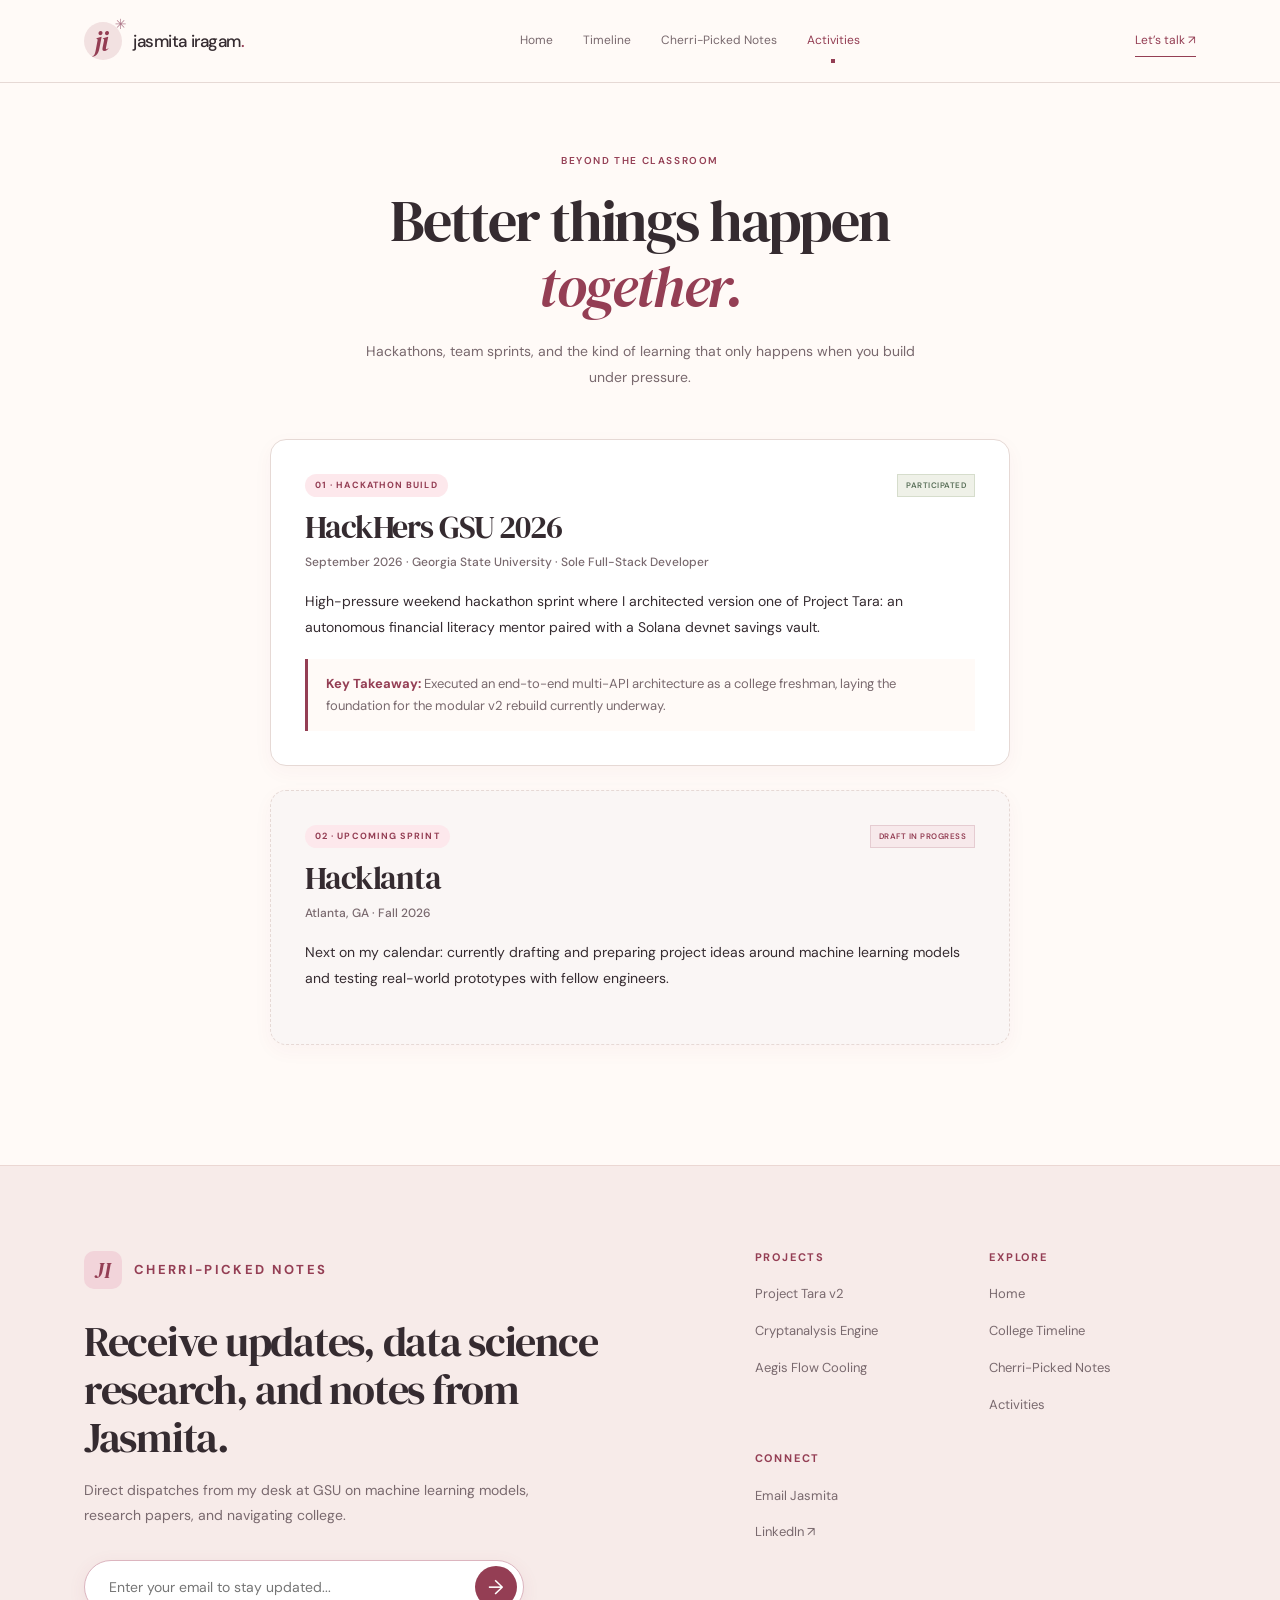
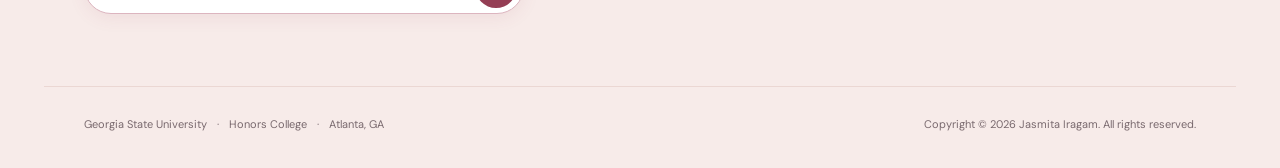
==== commit ff71471d: "Update index.html" ====
--- a/index.html
+++ b/index.html
@@ -3,14 +3,14 @@
 <head>
   <meta charset="utf-8">
   <meta name="viewport" content="width=device-width, initial-scale=1">
-  <title>Jasmita Iragam | Data Science Portfolio</title>
-  <meta name="description" content="Jasmita Iragam: Georgia State Honors College computer science student exploring data science, thoughtful tools, and the patterns behind them.">
-  <meta name="theme-color" content="#fffaf7">
-  <link rel="icon" href="data:image/svg+xml,%3Csvg xmlns='http://www.w3.org/2000/svg' viewBox='0 0 100 100'%3E%3Crect width='100' height='100' fill='%23fde8ec'/%3E%3Ctext x='50' y='68' font-size='52' font-family='serif' text-anchor='middle' fill='%23943e54'%3EJI%3C/text%3E%3C/svg%3E">
+  <title>Activities | Jasmita Iragam</title>
+  <meta name="description" content="HackHers GSU, Project Tara v1, and upcoming Hacklanta. Jasmita Iragam’s experiences beyond the classroom.">
+  <meta name="theme-color" content="#fff6f7">
+  <link rel="icon" href="data:image/svg+xml,<svg xmlns='http://www.w3.org/2000/svg' viewBox='0 0 100 100'><rect width='100' height='100' rx='24' fill='%23fde8ec'/><text x='50' y='68' font-size='52' font-family='serif' font-weight='bold' text-anchor='middle' fill='%23b8435d'>JI</text></svg>">
   <link rel="preconnect" href="https://fonts.googleapis.com">
   <link rel="preconnect" href="https://fonts.gstatic.com" crossorigin>
-  <link href="https://fonts.googleapis.com/css2?family=DM+Sans:ital,wght@0,400;0,500;0,600;0,700;1,400&family=DM+Serif+Display:ital@0;1&display=swap" rel="stylesheet">
-  <link rel="stylesheet" href="style.css?v=7">
+  <link href="https://fonts.googleapis.com/css2?family=DM+Sans:wght@400;500;600;700&family=DM+Serif+Display:ital@0;1&display=swap" rel="stylesheet">
+  <link rel="stylesheet" href="style.css?v=8">
   <script src="script.js?v=6" defer></script>
 </head>
 <body id="top">
@@ -20,10 +20,10 @@
       <a class="brand" href="index.html" aria-label="Jasmita Iragam home"><span class="brand-mark" aria-hidden="true">ji<span class="brand-star">✳</span></span><span>jasmita iragam<span class="brand-dot">.</span></span></a>
       <button class="nav-toggle" type="button" aria-expanded="false" aria-controls="nav-links" hidden>Menu ☰</button>
       <ul class="nav-links" id="nav-links">
-        <li><a href="index.html" aria-current="page">Home</a></li>
+        <li><a href="index.html">Home</a></li>
         <li><a href="portfolio.html">Timeline</a></li>
         <li><a href="research.html">Cherri-Picked Notes</a></li>
-        <li><a href="tools.html">Activities</a></li>
+        <li><a href="tools.html" aria-current="page">Activities</a></li>
       </ul>
       <a class="nav-contact" href="mailto:jasmita.i1109@gmail.com" data-contact="connect">Let’s talk ↗</a>
     </div>
@@ -31,184 +31,45 @@
   </nav>
 
   <main id="main" tabindex="-1">
-    <header class="hero wrap">
-      <div class="hero-copy">
-        <span class="eyebrow">A curious mind, always building</span>
-        <h1>Finding <em>signal</em><br>in the infinite<br><span class="noise-word">noise.</span><span class="hero-star" aria-hidden="true">✳</span></h1>
-        <p class="lead">Hi, I’m Jasmita. A computer science student turning messy data into thoughtful, usable things.</p>
-        <div class="cta">
-          <a class="btn fill" href="#projects">Explore my work ↓</a>
-          <a class="text-link" href="portfolio.html">Follow my journey ↗</a>
-        </div>
-        <p class="location">Georgia State University <span>/</span> Atlanta, GA</p>
-      </div>
-      <aside class="check-card" aria-labelledby="roadmap-title">
-        <div class="card-heading"><h2 id="roadmap-title">Milestones &amp; roadmap</h2><span class="counter"><b id="done">3</b> / <b id="total">6</b> done</span></div>
-        <div class="meter" role="progressbar" aria-label="Milestones completed" aria-valuemin="0" aria-valuemax="6" aria-valuenow="3"><span id="meter-fill"></span></div>
-        <ul class="checklist" id="checklist">
-          <li class="done"><span class="box" aria-hidden="true">✓</span><span>Built Project Tara v1 at HackHers GSU</span></li>
-          <li class="done"><span class="box" aria-hidden="true">✓</span><span>4.0 GPA at GSU Honors College</span></li>
-          <li class="done"><span class="box" aria-hidden="true">✓</span><span>Completed 11 Girls Who Code certifications</span></li>
-          <li><span class="box" aria-hidden="true"></span><span>Hacklanta <small>Upcoming</small></span></li>
-          <li><span class="box" aria-hidden="true"></span><span>Aegis Flow thermal drift prototype <small>In progress</small></span></li>
-          <li><span class="box" aria-hidden="true"></span><span>Publish my first Cherri-Picked Note <small>Published</small></span></li>
-        </ul>
-      </aside>
+    <header class="page-head wrap">
+      <span class="eyebrow">Beyond the classroom</span>
+      <h1>Better things happen<br><em>together.</em></h1>
+      <p>Hackathons, team sprints, and the kind of learning that only happens when you build under pressure.</p>
     </header>
 
-    <section class="section wrap" id="projects" aria-labelledby="projects-title">
-      <div class="section-heading">
-        <div><span class="sec-num">01 / Selected work</span><h2 id="projects-title">Ideas, made <em>real.</em></h2></div>
-        <p>A finished project, a first version,<br>and a few questions worth exploring.</p>
-      </div>
-      <div class="project-toolbar">
-        <div class="filters" role="group" aria-label="Filter projects">
-          <button type="button" class="on" data-filter="all" aria-pressed="true">All work</button>
-          <button type="button" data-filter="done" aria-pressed="false">Completed builds</button>
-          <button type="button" data-filter="wip" aria-pressed="false">In progress</button>
+    <section class="wrap activities-section" aria-label="Hackathons and community">
+      <!-- 01: HackHers GSU -->
+      <article class="activity-card-modern">
+        <div class="activity-badge-row">
+          <span class="badge-pill">01 · HACKATHON BUILD</span>
+          <span class="status complete">Participated</span>
         </div>
-      </div>
-      <div class="proj-grid">
-        <!-- Project 1: Tara (In Progress) -->
-        <article class="proj" data-status="wip">
-          <div class="project-art art-tara">
-            <div class="art-top"><span>01 / Explorations</span><span aria-hidden="true">+</span></div>
-            <svg viewBox="0 0 360 190" role="img" aria-label="Illustrative signal emerging from scattered data">
-              <path class="chart-grid" d="M25 35H335M25 75H335M25 115H335M25 155H335M65 25V165M125 25V165M185 25V165M245 25V165M305 25V165"/>
-              <g class="chart-dots"><circle cx="42" cy="134" r="4"/><circle cx="73" cy="116" r="3"/><circle cx="106" cy="128" r="4"/><circle cx="143" cy="80" r="3"/><circle cx="172" cy="107" r="4"/><circle cx="204" cy="77" r="3"/><circle cx="236" cy="89" r="4"/><circle cx="272" cy="43" r="3"/><circle cx="310" cy="64" r="4"/></g>
-              <path class="chart-line" d="M25 146C80 145 95 89 150 105S253 71 331 41"/><circle cx="331" cy="41" r="5" fill="currentColor"/>
-            </svg>
-            <span class="art-caption">Concept sketch · Not live data</span>
-          </div>
-          <div class="project-body">
-            <span class="status">In progress : v2 Rebuild</span>
-            <h3>Project Tara</h3>
-            <p class="project-subtitle">A more thoughtful financial assistant.</p>
-            <p>An autonomous financial assistant, first built at HackHers GSU. Now, a chance to rethink the architecture from the ground up.</p>
-            <ul class="tags"><li>Python</li><li>Financial tools</li><li>Hackathon</li></ul>
-            <details class="project-details"><summary>Explore the project <span aria-hidden="true">↗</span></summary><div>
-              <p>Version 1 was built at HackHers GSU. The planned v2 rebuild explores a modular FastAPI and Pydantic architecture, LLM failover, voice synthesis, and Solana devnet DCA.</p>
-              <a class="text-link js-open-code-modal" href="#" data-project="Project Tara v2">Request a walkthrough ↗</a>
-            </div></details>
-          </div>
-        </article>
+        <h2>HackHers GSU 2026</h2>
+        <p class="activity-meta"><time datetime="2026-09">September 2026</time> · Georgia State University · Sole Full-Stack Developer</p>
+        <p class="activity-desc">
+          High-pressure weekend hackathon sprint where I architected version one of Project Tara: an autonomous financial literacy mentor paired with a Solana devnet savings vault.
+        </p>
+        <div class="activity-milestone-box">
+          <strong>Key Takeaway:</strong> Executed an end-to-end multi-API architecture as a college freshman, laying the foundation for the modular v2 rebuild currently underway.
+        </div>
+      </article>
 
-        <!-- Project 2: Cryptanalysis (Completed) -->
-        <article class="proj" data-status="done">
-          <div class="project-art art-crypto">
-            <div class="art-top"><span>02 / Explorations</span><span aria-hidden="true">+</span></div>
-            <svg viewBox="0 0 360 190" role="img" aria-label="Illustrative character-frequency bars">
-              <path class="chart-grid" d="M25 35H335M25 75H335M25 115H335M25 155H335"/>
-              <g class="chart-bars"><rect x="36" y="99" width="16" height="61"/><rect x="65" y="73" width="16" height="87"/><rect x="94" y="111" width="16" height="49"/><rect x="123" y="50" width="16" height="110"/><rect x="152" y="25" width="16" height="135"/><rect x="181" y="85" width="16" height="75"/><rect x="210" y="102" width="16" height="58"/><rect x="239" y="52" width="16" height="108"/><rect x="268" y="117" width="16" height="43"/><rect x="297" y="88" width="16" height="72"/></g>
-              <path class="chart-line dashed" d="M25 130Q126 21 191 90T334 120"/>
-            </svg>
-            <span class="art-caption">Concept sketch · Not live data</span>
-          </div>
-          <div class="project-body">
-            <span class="status complete">Completed</span>
-            <h3>Statistical Cryptanalysis</h3>
-            <p class="project-subtitle">Finding patterns in the unexpected.</p>
-            <p>A statistical NLP pipeline that uses character frequencies and chi-squared scoring to help make sense of encrypted text.</p>
-            <ul class="tags"><li>Python</li><li>Pandas</li><li>Statistics</li></ul>
-            <details class="project-details"><summary>Explore the project <span aria-hidden="true">↗</span></summary><div>
-              <p>Completed as a Girls Who Code project. Includes single-pass O(N) frequency analysis across 95 ASCII characters, vectorized Pandas operations, and chi-squared goodness-of-fit scoring against standard corpora.</p>
-              <a class="text-link js-open-code-modal" href="#" data-project="Statistical Cryptanalysis">Request a walkthrough ↗</a>
-            </div></details>
-          </div>
-        </article>
-
-        <!-- Project 3: Aegis Flow (In Progress) -->
-        <article class="proj" data-status="wip">
-          <div class="project-art art-aegis">
-            <div class="art-top"><span>03 / Explorations</span><span aria-hidden="true">+</span></div>
-            <svg viewBox="0 0 360 190" role="img" aria-label="Illustrative temperature telemetry and threshold">
-              <path class="chart-grid" d="M25 35H335M25 75H335M25 115H335M25 155H335"/>
-              <path class="chart-line dashed" d="M25 65H335"/><path class="chart-line faint" d="M25 111L64 120L101 86L141 93L180 70L220 79L260 48L298 59L335 25"/>
-              <path class="chart-line" d="M25 153L64 142L101 147L141 125L180 131L220 108L260 110L298 78L335 55"/><circle cx="335" cy="55" r="5" fill="currentColor"/>
-            </svg>
-            <span class="art-caption">Concept sketch · Not live data</span>
-          </div>
-          <div class="project-body">
-            <span class="status">In progress</span>
-            <h3>Aegis Flow</h3>
-            <p class="project-subtitle">Small signals. Smarter cooling.</p>
-            <p>Exploring how sensor telemetry and anomaly detection could reduce indiscriminate cooling in AI server rooms.</p>
-            <ul class="tags"><li>Python</li><li>Sensor telemetry</li><li>Isolation Forest</li></ul>
-            <details class="project-details"><summary>Explore the project <span aria-hidden="true">↗</span></summary><div>
-              <p>An in-progress prototype exploring microcontroller telemetry, thermal drift detection, and virtual Kubernetes workload migration.</p>
-              <a class="text-link js-open-code-modal" href="#" data-project="Aegis Flow">Request a walkthrough ↗</a>
-            </div></details>
-          </div>
-        </article>
-      </div>
+      <!-- 02: Hacklanta (Draft in progress) -->
+      <article class="activity-card-modern upcoming-card">
+        <div class="activity-badge-row">
+          <span class="badge-pill">02 · UPCOMING SPRINT</span>
+          <span class="status wip">Draft in progress</span>
+        </div>
+        <h2>Hacklanta</h2>
+        <p class="activity-meta">Atlanta, GA · Fall 2026</p>
+        <p class="activity-desc">
+          Next on my calendar: currently drafting and preparing project ideas around machine learning models and testing real-world prototypes with fellow engineers.
+        </p>
+      </article>
     </section>
-
-    <!-- ABOUT SECTION -->
-    <section class="chapter-band chapter-muted" id="about" aria-labelledby="about-title">
-      <div class="section wrap about">
-      <div class="about-copy">
-        <span class="sec-num">02 / The person behind the projects</span>
-        <h2 id="about-title">A student of data.<br><em>And everything else.</em></h2>
-        <p>I’m a Computer Science student in Georgia State’s Honors College, finding my way through data science one question at a time.</p>
-        <p>What interests me isn’t just whether a model works, but <strong>why</strong> it works: how to test it, trust it, and turn it into something useful. I’m still building my foundations. This space is a record of that process.</p>
-        <a class="text-link" href="portfolio.html">The story so far <span aria-hidden="true">→</span></a>
-      </div>
-      <aside class="about-aside" aria-label="Education and certifications">
-        <blockquote>“In a world of noise,<br>become <em>irreplaceable.</em>”</blockquote>
-        <span class="eyebrow">A little reminder to myself</span>
-        <div class="credential">
-          <svg viewBox="0 0 24 24" fill="none" stroke="currentColor" stroke-width="1.7" aria-hidden="true"><path d="m2 9 10-5 10 5-10 5L2 9Z"/><path d="M6 11v6c4 3 8 3 12 0v-6M22 9v7"/></svg>
-          <div><h3>Honors, with curiosity.</h3><p>GSU Honors College · 4.0 GPA<br>President’s List · Summer 2026</p></div>
-        </div>
-        <div class="credential">
-          <svg viewBox="0 0 24 24" fill="none" stroke="currentColor" stroke-width="1.7" aria-hidden="true"><path d="m7 6-5 6 5 6m10-12 5 6-5 6m-3-15-4 18"/></svg>
-          <div><h3>Always adding another layer.</h3><p>Completed 11 Girls Who Code certifications<br>Across AI, ML, data science, and security</p></div>
-        </div>
-      </aside>
-      </div>
-    </section>
-
-    <!-- CHERRI-PICKED NOTES PREVIEW (No static dead image; clean editorial spotlight) -->
-    <section class="section wrap notes-preview-clean" id="notes" aria-labelledby="notes-title">
-      <div class="notes-preview-lead">
-        <span class="sec-num">03 / Cherri-Picked Notes 🍒</span>
-        <h2 id="notes-title">A place for things<br>worth <em>thinking about.</em></h2>
-        <p class="lead-note-desc">
-          Reflections on data science models, books with dog-eared pages, and navigating college as an H4 visa student.
-        </p>
-        <a class="btn fill" href="research.html">Read Notes ↗</a>
-        <p class="credit">A heartfelt thank-you to Vy, whose writing at <a href="https://vivunote.substack.com/" target="_blank" rel="noopener noreferrer">ViVu</a> inspired me to create this space and share what I’m learning.</p>
-      </div>
-
-      <div class="notes-spotlight-card">
-        <span class="spotlight-tag">LATEST DISPATCH</span>
-        <h3>Welcome to Cherri-Picked Notes</h3>
-        <p class="spotlight-deck">On handpicking signal from the noise, navigating college on an H4 visa, and learning out loud.</p>
-        <div class="spotlight-meta">
-          <span>October 2026</span>
-          <span aria-hidden="true">·</span>
-          <span>3 min read</span>
-          <span aria-hidden="true">·</span>
-          <a class="text-link" href="research.html#entry-01">Read note →</a>
-        </div>
-      </div>
-    </section>
-
-    <!-- TOOLKIT -->
-    <section class="chapter-band chapter-muted" id="skills" aria-labelledby="skills-title">
-      <div class="section wrap">
-      <div class="section-heading"><div><span class="sec-num">04 / My toolkit</span><h2 id="skills-title">Tools for <em>the curious.</em></h2></div><p>A growing toolkit, not a finished checklist.</p></div>
-      <div class="toolkit-grid">
-        <article><span class="tool-number">01</span><h3>Data &amp; discovery</h3><p>Python · SQL · NumPy · Pandas<br>Matplotlib · SciPy · Scikit-learn</p></article>
-        <article><span class="tool-number">02</span><h3>Systems &amp; building</h3><p>FastAPI · Flask · Git<br>Sensor telemetry · Solana devnet</p></article>
-        <article><span class="tool-number">03</span><h3>On my learning desk</h3><p>ML fundamentals · PySpark<br>Pydantic · Time-series anomaly detection</p></article>
-      </div>
-      </div>
-    </section>
-
   </main>
 
-  <!-- TAVY-INSPIRED FOOTER -->
+  <!-- TAVY-STYLE FOOTER -->
   <footer class="tavy-footer">
     <div class="wrap tavy-grid">
       <div class="tavy-subscribe-col">
@@ -227,16 +88,15 @@
             </button>
           </div>
         </form>
-        <small class="tavy-disclaimer">We care about protecting your data. Unsubscribe anytime.</small>
       </div>
 
       <div class="tavy-nav-cols">
         <div class="tavy-col">
           <h3>PROJECTS</h3>
           <ul>
-            <li><a href="#projects">Project Tara v2</a></li>
-            <li><a href="#projects">Cryptanalysis Engine</a></li>
-            <li><a href="#projects">Aegis Flow Cooling</a></li>
+            <li><a href="index.html#projects">Project Tara v2</a></li>
+            <li><a href="index.html#projects">Cryptanalysis Engine</a></li>
+            <li><a href="index.html#projects">Aegis Flow Cooling</a></li>
           </ul>
         </div>
         <div class="tavy-col">
@@ -249,18 +109,10 @@
           </ul>
         </div>
         <div class="tavy-col">
-          <h3>WRITING</h3>
-          <ul>
-            <li><a href="research.html#entry-01">01 / Welcome Note</a></li>
-            <li><a href="https://vivunote.substack.com/" target="_blank" rel="noopener noreferrer">ViVuNote (Inspiration) ↗</a></li>
-          </ul>
-        </div>
-        <div class="tavy-col">
           <h3>CONNECT</h3>
           <ul>
             <li><a href="mailto:jasmita.i1109@gmail.com">Email Jasmita</a></li>
             <li><a href="https://www.linkedin.com/in/jasmita-i-4946a0419/" target="_blank" rel="noopener noreferrer">LinkedIn ↗</a></li>
-            <li><button class="tavy-link-btn js-open-code-modal" type="button">GitHub Access ↗</button></li>
           </ul>
         </div>
       </div>
@@ -277,19 +129,5 @@
       <div class="tavy-copyright">Copyright © 2026 Jasmita Iragam. All rights reserved.</div>
     </div>
   </footer>
-
-  <!-- CODE ACCESS MODAL -->
-  <div class="modal-overlay" id="codeModal" aria-hidden="true">
-    <div class="modal-box" role="dialog" aria-modal="true" aria-labelledby="modalTitle">
-      <button class="modal-close" id="modalClose" aria-label="Close dialog">&times;</button>
-      <span class="modal-kicker">DIRECT ACCESS</span>
-      <h3 id="modalTitle">Looking for a Project Demo?</h3>
-      <p class="modal-desc">I would love to share my work with you! To explore an interactive staging demo or review a guided walkthrough of the architecture, send me a quick email and I will gladly share access.</p>
-      <div class="modal-actions">
-        <a class="btn fill" id="modalEmailBtn" href="mailto:jasmita.i1109@gmail.com?subject=Project%20Demo%20Request">Email Me ↗</a>
-        <button class="btn line" id="modalCancelBtn" type="button">Close</button>
-      </div>
-    </div>
-  </div>
 </body>
 </html>
--- a/style.css
+++ b/style.css
@@ -94,7 +94,7 @@
 .proj-grid { display: grid; grid-template-columns: repeat(3, minmax(0, 1fr)); gap: 22px; align-items: stretch; }
 .proj { display: flex; flex-direction: column; min-width: 0; border: 1px solid var(--line); background: #fffdfb; transition: transform .25s ease, box-shadow .25s ease; }
 .proj:hover, .proj:focus-within { transform: translateY(-6px); box-shadow: 0 16px 32px -12px rgb(102 64 71 / 23%); }
-.proj.hide { display: none !important; } /* Fixes filtering override! */
+.proj.hide { display: none !important; }
 
 .project-art { padding: 16px 17px 13px; border-bottom: 1px solid var(--line); }
 .art-tara { background: #efe0de; color: #aa697b; }
@@ -137,15 +137,62 @@
 .credential h3 { font: 500 13px/1.5 var(--sans); letter-spacing: 0; margin-bottom: 5px; }
 .credential p { font-size: 11px; line-height: 1.9; color: var(--muted); }
 
-/* Notes Preview on Homepage */
-.notes-preview { display: grid; grid-template-columns: 1fr 1fr; gap: 100px; align-items: center; }
-.notes-preview h2 { margin-bottom: 20px; }
-.notes-preview p { max-width: 375px; font-size: 13px; line-height: 1.9; color: var(--muted); margin-bottom: 23px; }
-.notes-preview .credit { font-size: 11px; margin: 23px 0 0; }
+/* Clean Notes Preview on Homepage (No dead notebook image!) */
+.notes-preview-clean {
+  display: grid;
+  grid-template-columns: 1.2fr 1fr;
+  gap: 60px;
+  align-items: center;
+}
+.lead-note-desc {
+  font-size: 14px;
+  line-height: 1.85;
+  color: var(--muted);
+  margin: 18px 0 24px;
+}
+.credit {
+  font-size: 11px;
+  margin-top: 24px;
+  color: var(--muted);
+}
 .credit a { color: var(--cherry); text-decoration: underline; text-underline-offset: 3px; }
-.notes-picture img { width: 100%; }
-
-/* Toolkit (Static Chips: Hover Lift Removed) */
+
+.notes-spotlight-card {
+  background: #ffffff;
+  border: 1px solid var(--line);
+  padding: 32px;
+  border-radius: 16px;
+  box-shadow: 0 8px 30px rgba(148, 62, 84, 0.05);
+  border-left: 4px solid var(--cherry);
+}
+.spotlight-tag {
+  font-size: 9px;
+  font-weight: 700;
+  letter-spacing: .14em;
+  text-transform: uppercase;
+  color: var(--cherry);
+  display: block;
+  margin-bottom: 10px;
+}
+.notes-spotlight-card h3 {
+  font-size: 24px;
+  margin-bottom: 8px;
+}
+.spotlight-deck {
+  font-size: 13px;
+  line-height: 1.7;
+  color: var(--muted);
+  margin-bottom: 18px;
+}
+.spotlight-meta {
+  display: flex;
+  align-items: center;
+  gap: 10px;
+  font-size: 11px;
+  color: var(--muted);
+}
+
+/* Toolkit */
 .toolkit-grid { display: grid; grid-template-columns: repeat(3, 1fr); gap: 35px; margin-top: 40px; }
 .toolkit-grid article { border-left: 1px solid var(--line); padding-left: 22px; }
 .tool-number { font: italic 19px var(--serif); color: #ae8590; }
@@ -153,157 +200,213 @@
 .toolkit-grid p { font-size: 12px; line-height: 1.95; color: var(--muted); }
 
 /* ==========================================================================
-   SUBSTACK-STYLE CENTERED ARTICLE READER (research.html)
+   NOTES ARCHIVE FEED (research.html)
    ========================================================================== */
-.article-container {
-  max-width: 680px;
+.notes-archive-section {
+  padding-block: 20px 80px;
+}
+.archive-toolbar {
+  display: flex;
+  justify-content: space-between;
+  align-items: center;
+  flex-wrap: wrap;
+  gap: 16px;
+  padding-bottom: 24px;
+  border-bottom: 1px solid var(--line);
+  margin-bottom: 40px;
+}
+.note-filter-pills {
+  display: flex;
+  flex-wrap: wrap;
+  gap: 8px;
+}
+.note-filter-pills button {
+  background: transparent;
+  border: 1px solid var(--line);
+  padding: 7px 15px;
+  border-radius: 999px;
+  font-size: 11px;
+  color: var(--muted);
+  cursor: pointer;
+  transition: all 0.2s ease;
+}
+.note-filter-pills button.on, .note-filter-pills button:hover {
+  background: var(--cherry);
+  border-color: var(--cherry);
+  color: #ffffff;
+}
+.archive-count {
+  font-size: 11px;
+  color: var(--muted);
+}
+
+.notes-feed {
+  display: flex;
+  flex-direction: column;
+  gap: 28px;
+  max-width: 820px;
   margin-inline: auto;
-  padding: 60px 24px 90px;
-}
-.article-breadcrumbs {
-  display: flex;
-  align-items: center;
-  gap: 8px;
-  font-size: 11px;
+}
+.note-feed-card {
+  background: #ffffff;
+  border: 1px solid var(--line);
+  border-radius: 16px;
+  padding: 34px;
+  transition: transform 0.2s ease, box-shadow 0.2s ease;
+}
+.note-feed-card:hover {
+  box-shadow: 0 12px 30px rgba(148, 62, 84, 0.06);
+}
+.card-meta-top {
+  display: flex;
+  justify-content: space-between;
+  align-items: center;
+  margin-bottom: 12px;
+}
+.badge-pill {
+  font-size: 9px;
+  font-weight: 700;
+  letter-spacing: .12em;
   text-transform: uppercase;
-  letter-spacing: .08em;
-  color: var(--muted);
-  margin-bottom: 24px;
-}
-.article-breadcrumbs a:hover { color: var(--cherry); }
-.post-pill {
-  display: inline-block;
-  padding: 5px 12px;
+  color: var(--cherry);
+  background: #fde8ec;
+  padding: 4px 10px;
   border-radius: 999px;
-  background: #f7e9eb;
-  border: 1px solid #e5ccd1;
-  color: var(--cherry);
-  font-size: 10px;
-  font-weight: 600;
-  text-transform: uppercase;
-  letter-spacing: .1em;
-  margin-bottom: 18px;
-}
-.article-title {
-  font-size: clamp(38px, 5.5vw, 54px);
-  line-height: 1.08;
-  letter-spacing: -.03em;
-  color: var(--ink);
-  margin-bottom: 16px;
-}
-.article-subtitle {
-  font-size: 18px;
-  line-height: 1.5;
-  color: var(--muted);
-  font-style: italic;
-  font-family: var(--serif);
-  margin-bottom: 28px;
-}
-.article-byline {
-  display: flex;
-  align-items: center;
-  gap: 14px;
-  padding-block: 16px;
-  border-block: 1px solid var(--line);
-  margin-bottom: 36px;
-}
-.author-avatar {
-  display: grid;
-  place-items: center;
-  width: 44px;
-  height: 44px;
-  border-radius: 50%;
-  background: #fde8ec;
-  border: 1px solid #ecc9d2;
-  font-size: 20px;
-}
-.byline-details { display: flex; flex-direction: column; }
-.author-name { font-weight: 600; font-size: 14px; color: var(--ink); }
-.byline-sub { font-size: 12px; color: var(--muted); }
-.article-body { font-size: 17px; line-height: 1.85; color: #44373d; }
-.article-body p { margin-bottom: 24px; }
-.drop-lead { font-size: 20px; line-height: 1.75; color: var(--ink); }
+}
+.card-meta-top time {
+  font-size: 11px;
+  color: var(--muted);
+}
+.feed-note-title {
+  font-size: 32px;
+  margin-bottom: 10px;
+}
+.feed-note-deck {
+  font-size: 14px;
+  line-height: 1.7;
+  color: var(--muted);
+  margin-bottom: 22px;
+}
+
+.toggle-note-btn {
+  border-radius: 999px;
+  padding: 10px 20px;
+  font-size: 11px;
+}
+.arrow-indicator {
+  font-size: 13px;
+  margin-left: 4px;
+}
+
+/* Expandable Reader Inside the Card */
+.full-article-drawer {
+  margin-top: 32px;
+  padding-top: 32px;
+  border-top: 1px dashed var(--line);
+  animation: fadeIn 0.3s ease;
+}
+@keyframes fadeIn {
+  from { opacity: 0; transform: translateY(6px); }
+  to { opacity: 1; transform: translateY(0); }
+}
+
+.article-body { font-size: 16px; line-height: 1.9; color: #44373d; }
+.article-body p { margin-bottom: 22px; }
+.drop-lead { font-size: 18px; color: var(--ink); }
 .article-quote {
-  margin: 36px 0;
-  padding: 22px 28px;
+  margin: 30px 0;
+  padding: 18px 24px;
   border-left: 3px solid var(--cherry);
   background: #fbf2f3;
-  border-radius: 0 12px 12px 0;
+  border-radius: 0 10px 10px 0;
   font-family: var(--serif);
-  font-size: 22px;
+  font-size: 20px;
   line-height: 1.45;
   color: var(--dark-cherry);
 }
 .tribute-card {
-  margin: 34px 0;
-  padding: 26px 30px;
+  margin: 30px 0;
+  padding: 24px 26px;
   background: #f7ece8;
   border: 1px solid #ebd9d2;
   border-radius: 12px;
 }
 .tribute-label {
   display: block;
-  font-size: 10px;
+  font-size: 9px;
   font-weight: 700;
   letter-spacing: .14em;
   text-transform: uppercase;
   color: var(--cherry);
-  margin-bottom: 10px;
-}
-.tribute-card p { margin: 0; font-size: 15px; line-height: 1.8; color: var(--ink); }
+  margin-bottom: 8px;
+}
+.tribute-card p { margin: 0; font-size: 14px; line-height: 1.8; color: var(--ink); }
 .tribute-card a { color: var(--cherry); font-weight: 600; text-decoration: underline; text-underline-offset: 3px; }
-.signoff { margin-top: 36px; font-size: 18px; font-family: var(--serif); }
-
-/* Mid-Reader Subscriber Box */
-.reader-subscribe-box {
-  margin-top: 55px;
-  padding: 38px 34px;
-  border: 1px solid #e5ccd1;
-  background: #fbf3f4;
+.signoff { margin-top: 30px; font-size: 17px; font-family: var(--serif); }
+.collapse-note-btn { margin-top: 24px; font-size: 11px; border-radius: 999px; }
+
+/* Draft cards */
+.draft-card { opacity: 0.85; background: #faf5f3; border-style: dashed; }
+.draft-pill { background: #eee5e2; color: #88747a; }
+.draft-date { font-size: 11px; color: var(--muted); font-style: italic; }
+.draft-status-tag { display: inline-block; font-size: 11px; color: var(--muted); font-style: italic; }
+
+/* ==========================================================================
+   ACTIVITIES PAGE (tools.html) - CLEANED & ALIGNED
+   ========================================================================== */
+.activities-section {
+  display: flex;
+  flex-direction: column;
+  gap: 24px;
+  max-width: 820px;
+  margin-inline: auto;
+  padding-bottom: 80px;
+}
+.activity-card-modern {
+  background: #ffffff;
+  border: 1px solid var(--line);
+  padding: 34px;
   border-radius: 16px;
-  text-align: center;
-}
-.sub-kicker {
-  font-size: 9px;
-  font-weight: 700;
-  letter-spacing: .16em;
-  text-transform: uppercase;
-  color: var(--cherry);
-  display: block;
+  box-shadow: 0 6px 20px rgba(148, 62, 84, 0.04);
+}
+.activity-badge-row {
+  display: flex;
+  justify-content: space-between;
+  align-items: center;
+  margin-bottom: 12px;
+}
+.activity-card-modern h2 {
+  font-size: 32px;
   margin-bottom: 8px;
 }
-.reader-subscribe-box h3 { font-size: 28px; margin-bottom: 12px; color: var(--ink); }
-.reader-subscribe-box p { max-width: 480px; margin: 0 auto 24px; font-size: 14px; line-height: 1.7; color: var(--muted); }
-.pill-input-group {
-  display: flex;
-  align-items: center;
-  max-width: 440px;
-  margin: 0 auto 12px;
-  background: #ffffff;
-  border: 1.5px solid #dcb5bf;
-  border-radius: 999px;
-  padding: 4px 6px 4px 20px;
-  box-shadow: 0 4px 16px rgba(148, 62, 84, 0.06);
-}
-.pill-input-group input { flex: 1; border: none; outline: none; background: transparent; font-size: 14px; color: var(--ink); }
-.pill-input-group button {
-  width: 38px;
-  height: 38px;
-  border-radius: 50%;
-  border: none;
-  background: var(--cherry);
-  color: #ffffff;
-  font-size: 18px;
-  display: grid;
-  place-items: center;
-  cursor: pointer;
-  transition: background .2s, transform .2s;
-}
-.pill-input-group button:hover { background: var(--dark-cherry); transform: translateX(2px); }
-.privacy-note { display: block; font-size: 11px; color: var(--muted); }
+.activity-meta {
+  font-size: 12px;
+  color: var(--muted);
+  font-weight: 500;
+  margin-bottom: 16px;
+}
+.activity-desc {
+  font-size: 14px;
+  line-height: 1.85;
+  color: var(--ink);
+  margin-bottom: 18px;
+}
+.activity-milestone-box {
+  background: var(--paper);
+  border-left: 3px solid var(--cherry);
+  padding: 14px 18px;
+  font-size: 13px;
+  line-height: 1.7;
+  color: var(--muted);
+}
+.activity-milestone-box strong { color: var(--cherry); }
+.upcoming-card {
+  background: #faf6f5;
+  border-style: dashed;
+}
 
 /* ==========================================================================
-   TAVY-STYLE FOOTER (Warm Cashmere & Rose Palette)
+   TAVY-STYLE FOOTER
    ========================================================================== */
 .tavy-footer {
   background: #f7ebe9;
@@ -419,7 +522,7 @@
 }
 .tavy-legal-links { display: flex; gap: 10px; }
 
-/* Code Access Modal */
+/* Modal */
 .modal-overlay {
   position: fixed; inset: 0; background: rgba(53, 43, 48, 0.48);
   backdrop-filter: blur(8px); display: none; place-items: center;
@@ -492,7 +595,7 @@
   .nav-links a { font-size: 11px; }
   .brand { font-size: 15px; }
   .about { gap: 55px; grid-template-columns: 1.45fr 1fr; }
-  .notes-preview { gap: 60px; }
+  .notes-preview-clean { grid-template-columns: 1fr; gap: 36px; }
   .project-body { padding: 20px; }
   .project-body h3 { font-size: 22px; }
 }
@@ -519,8 +622,6 @@
   .proj-grid { grid-template-columns: repeat(2, minmax(0, 1fr)); gap: 17px; }
   .about { grid-template-columns: 1fr; gap: 34px; }
   .about-aside { border-left: 0; border-top: 1px solid var(--line); padding: 30px 0 0; }
-  .notes-preview { grid-template-columns: 1fr; gap: 32px; }
-  .notes-picture { width: 100%; max-width: 470px; justify-self: center; }
   .toolkit-grid { gap: 22px; }
   .toolkit-grid article { padding-left: 15px; }
   .toolkit-grid h3 { font-size: 20px; }
@@ -532,9 +633,8 @@
 }
 
 @media (max-width: 560px) {
-  .article-container { padding: 35px 18px 60px; }
-  .article-title { font-size: 34px; }
-  .article-quote { font-size: 18px; padding: 16px 20px; }
+  .feed-note-title { font-size: 26px; }
+  .note-feed-card { padding: 24px; }
   .tavy-nav-cols { grid-template-columns: 1fr; gap: 28px; }
   .tavy-bottom-bar { flex-direction: column; align-items: flex-start; }
 }
@@ -569,7 +669,6 @@
   .about h2 { font-size: 35px; }
   .about-aside blockquote { font-size: 29px; }
   .credential h3 { font-size: 12px; }
-  .notes-preview h2 { font-size: 37px; }
   .toolkit-grid { grid-template-columns: 1fr; gap: 30px; }
   .toolkit-grid h3 { font-size: 25px; }
   .toolkit-grid p { font-size: 12px; }
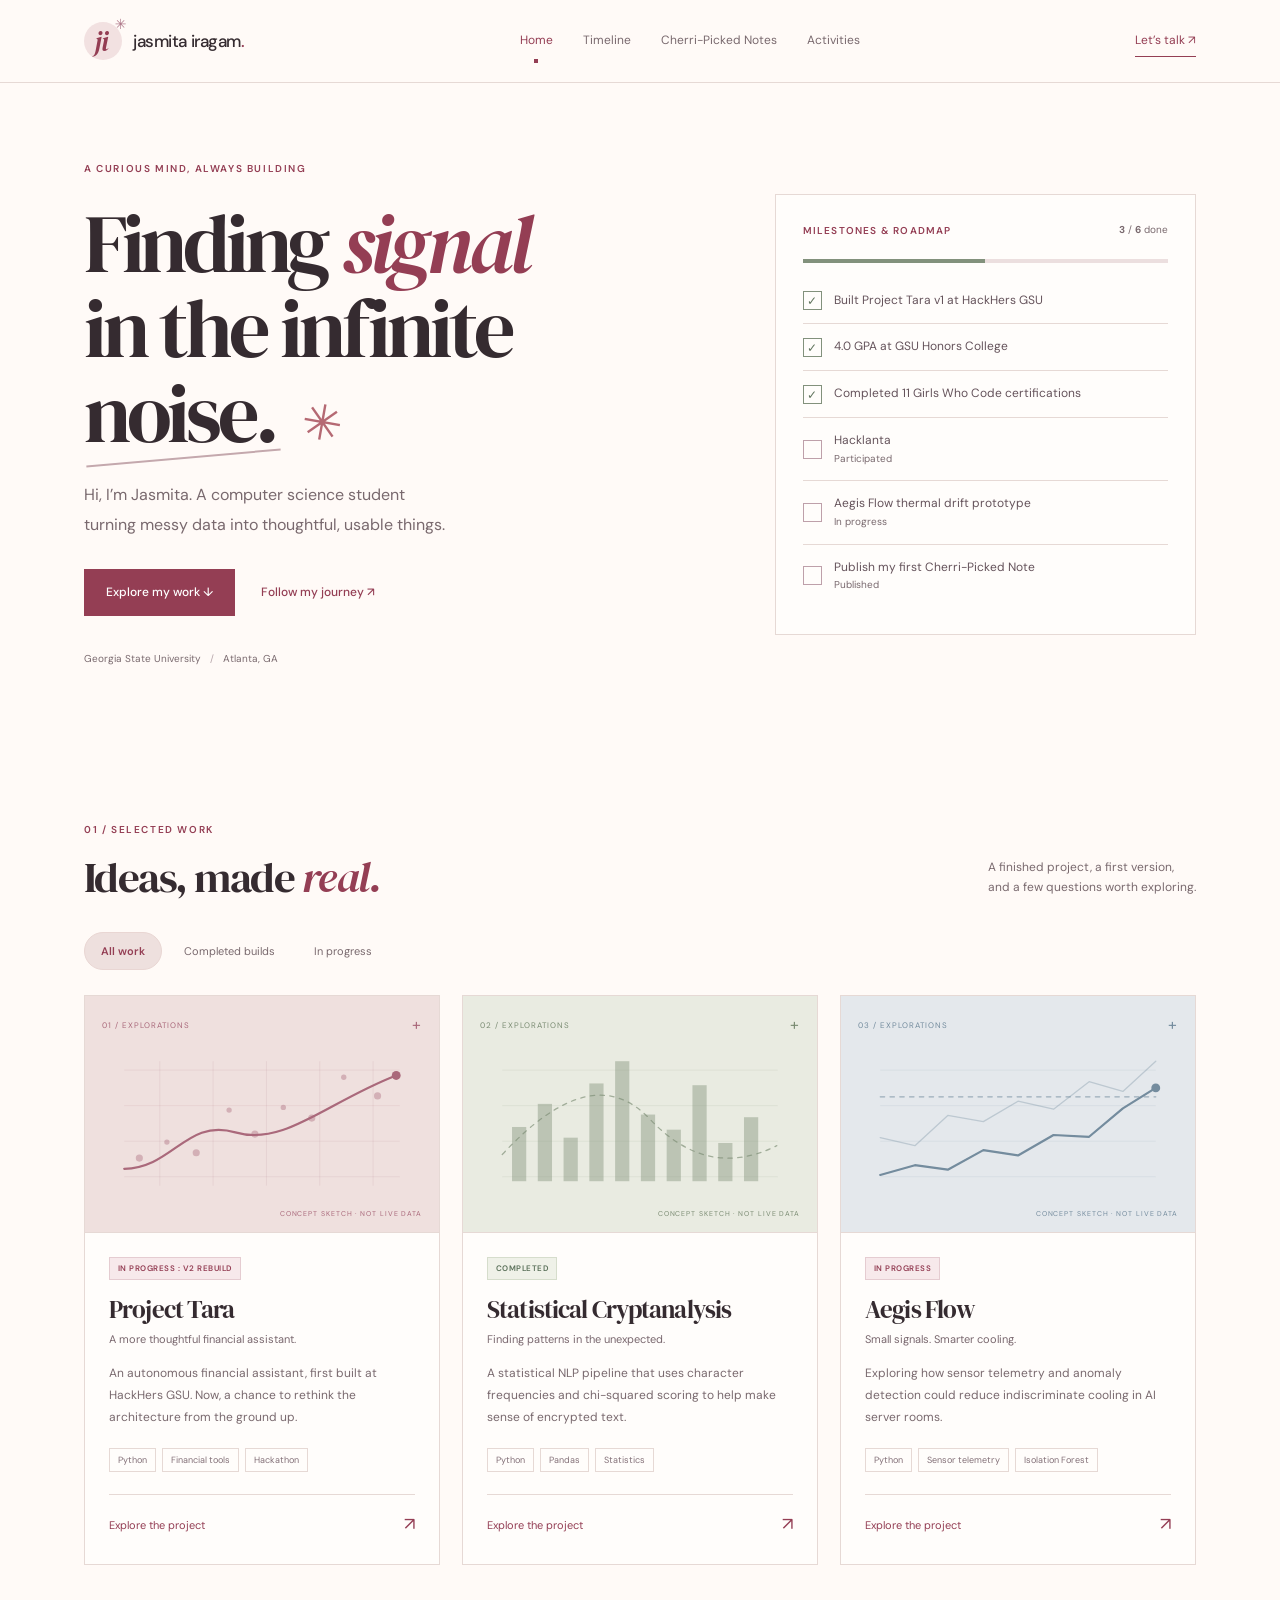
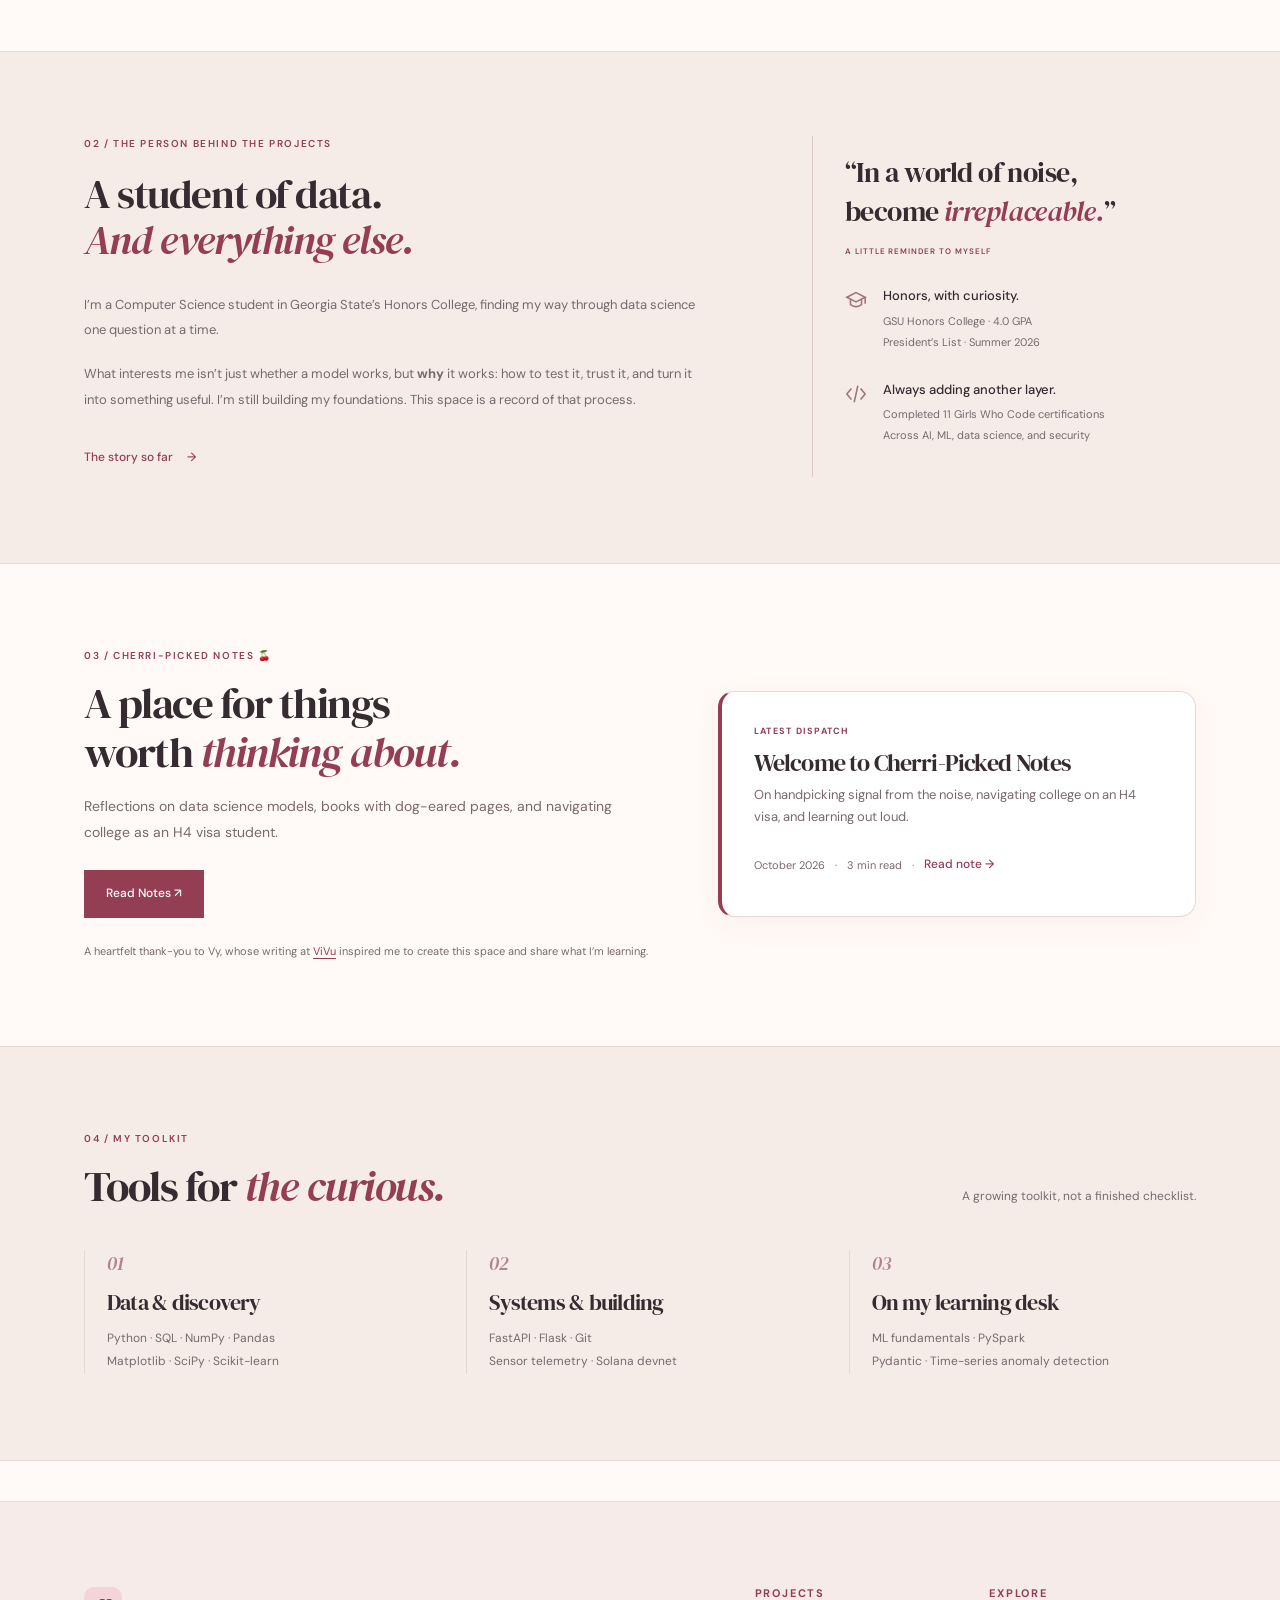
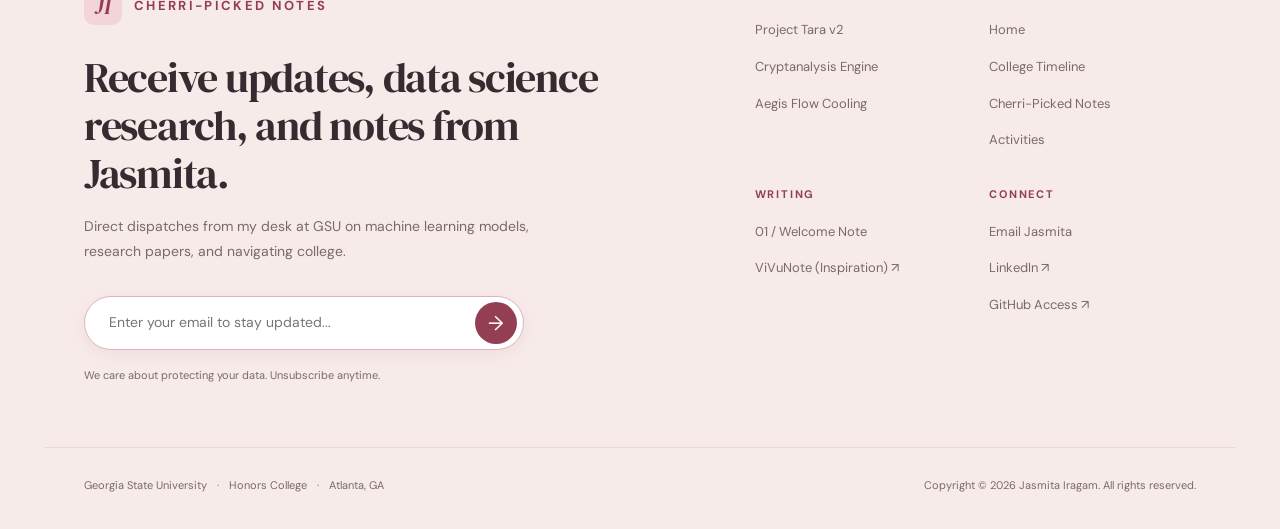
==== commit 92d00e76: "Update index.html" ====
--- a/index.html
+++ b/index.html
@@ -3,27 +3,32 @@
 <head>
   <meta charset="utf-8">
   <meta name="viewport" content="width=device-width, initial-scale=1">
-  <title>Activities | Jasmita Iragam</title>
-  <meta name="description" content="HackHers GSU, Project Tara v1, and upcoming Hacklanta. Jasmita Iragam’s experiences beyond the classroom.">
-  <meta name="theme-color" content="#fff6f7">
-  <link rel="icon" href="data:image/svg+xml,<svg xmlns='http://www.w3.org/2000/svg' viewBox='0 0 100 100'><rect width='100' height='100' rx='24' fill='%23fde8ec'/><text x='50' y='68' font-size='52' font-family='serif' font-weight='bold' text-anchor='middle' fill='%23b8435d'>JI</text></svg>">
+  <title>Jasmita Iragam | Data Science Portfolio</title>
+  <meta name="description" content="Jasmita Iragam: Georgia State Honors College computer science student exploring data science, thoughtful tools, and the patterns behind them.">
+  <meta name="theme-color" content="#fffaf7">
+  <link rel="icon" href="data:image/svg+xml,%3Csvg xmlns='http://www.w3.org/2000/svg' viewBox='0 0 100 100'%3E%3Crect width='100' height='100' fill='%23fde8ec'/%3E%3Ctext x='50' y='68' font-size='52' font-family='serif' text-anchor='middle' fill='%23943e54'%3EJI%3C/text%3E%3C/svg%3E">
   <link rel="preconnect" href="https://fonts.googleapis.com">
   <link rel="preconnect" href="https://fonts.gstatic.com" crossorigin>
-  <link href="https://fonts.googleapis.com/css2?family=DM+Sans:wght@400;500;600;700&family=DM+Serif+Display:ital@0;1&display=swap" rel="stylesheet">
+  <link href="https://fonts.googleapis.com/css2?family=DM+Sans:ital,wght@0,400;0,500;0,600;0,700;1,400&family=DM+Serif+Display:ital@0;1&display=swap" rel="stylesheet">
   <link rel="stylesheet" href="style.css?v=8">
   <script src="script.js?v=6" defer></script>
 </head>
 <body id="top">
   <a class="skip-link" href="#main">Skip to main content</a>
+  
+  <!-- Navigation -->
   <nav class="site-nav" aria-label="Main navigation">
     <div class="wrap nav-wrap">
-      <a class="brand" href="index.html" aria-label="Jasmita Iragam home"><span class="brand-mark" aria-hidden="true">ji<span class="brand-star">✳</span></span><span>jasmita iragam<span class="brand-dot">.</span></span></a>
+      <a class="brand" href="index.html" aria-label="Jasmita Iragam home">
+        <span class="brand-mark" aria-hidden="true">ji<span class="brand-star">✳</span></span>
+        <span>jasmita iragam<span class="brand-dot">.</span></span>
+      </a>
       <button class="nav-toggle" type="button" aria-expanded="false" aria-controls="nav-links" hidden>Menu ☰</button>
       <ul class="nav-links" id="nav-links">
-        <li><a href="index.html">Home</a></li>
+        <li><a href="index.html" aria-current="page">Home</a></li>
         <li><a href="portfolio.html">Timeline</a></li>
         <li><a href="research.html">Cherri-Picked Notes</a></li>
-        <li><a href="tools.html" aria-current="page">Activities</a></li>
+        <li><a href="tools.html">Activities</a></li>
       </ul>
       <a class="nav-contact" href="mailto:jasmita.i1109@gmail.com" data-contact="connect">Let’s talk ↗</a>
     </div>
@@ -31,45 +36,209 @@
   </nav>
 
   <main id="main" tabindex="-1">
-    <header class="page-head wrap">
-      <span class="eyebrow">Beyond the classroom</span>
-      <h1>Better things happen<br><em>together.</em></h1>
-      <p>Hackathons, team sprints, and the kind of learning that only happens when you build under pressure.</p>
+    <!-- Hero Section -->
+    <header class="hero wrap">
+      <div class="hero-copy">
+        <span class="eyebrow">A curious mind, always building</span>
+        <h1>Finding <em>signal</em><br>in the infinite<br><span class="noise-word">noise.</span><span class="hero-star" aria-hidden="true">✳</span></h1>
+        <p class="lead">Hi, I’m Jasmita. A computer science student turning messy data into thoughtful, usable things.</p>
+        <div class="cta">
+          <a class="btn fill" href="#projects">Explore my work ↓</a>
+          <a class="text-link" href="portfolio.html">Follow my journey ↗</a>
+        </div>
+        <p class="location">Georgia State University <span>/</span> Atlanta, GA</p>
+      </div>
+
+      <!-- Roadmap Checklist Card -->
+      <aside class="check-card" aria-labelledby="roadmap-title">
+        <div class="card-heading">
+          <h2 id="roadmap-title">Milestones &amp; roadmap</h2>
+          <span class="counter"><b id="done">3</b> / <b id="total">6</b> done</span>
+        </div>
+        <div class="meter" role="progressbar" aria-label="Milestones completed" aria-valuemin="0" aria-valuemax="6" aria-valuenow="3">
+          <span id="meter-fill"></span>
+        </div>
+        <ul class="checklist" id="checklist">
+          <li class="done"><span class="box" aria-hidden="true">✓</span><span>Built Project Tara v1 at HackHers GSU</span></li>
+          <li class="done"><span class="box" aria-hidden="true">✓</span><span>4.0 GPA at GSU Honors College</span></li>
+          <li class="done"><span class="box" aria-hidden="true">✓</span><span>Completed 11 Girls Who Code certifications</span></li>
+          <li><span class="box" aria-hidden="true"></span><span>Hacklanta <small>Participated</small></span></li>
+          <li><span class="box" aria-hidden="true"></span><span>Aegis Flow thermal drift prototype <small>In progress</small></span></li>
+          <li><span class="box" aria-hidden="true"></span><span>Publish my first Cherri-Picked Note <small>Published</small></span></li>
+        </ul>
+      </aside>
     </header>
 
-    <section class="wrap activities-section" aria-label="Hackathons and community">
-      <!-- 01: HackHers GSU -->
-      <article class="activity-card-modern">
-        <div class="activity-badge-row">
-          <span class="badge-pill">01 · HACKATHON BUILD</span>
-          <span class="status complete">Participated</span>
-        </div>
-        <h2>HackHers GSU 2026</h2>
-        <p class="activity-meta"><time datetime="2026-09">September 2026</time> · Georgia State University · Sole Full-Stack Developer</p>
-        <p class="activity-desc">
-          High-pressure weekend hackathon sprint where I architected version one of Project Tara: an autonomous financial literacy mentor paired with a Solana devnet savings vault.
+    <!-- Selected Projects Section -->
+    <section class="section wrap" id="projects" aria-labelledby="projects-title">
+      <div class="section-heading">
+        <div>
+          <span class="sec-num">01 / Selected work</span>
+          <h2 id="projects-title">Ideas, made <em>real.</em></h2>
+        </div>
+        <p>A finished project, a first version,<br>and a few questions worth exploring.</p>
+      </div>
+
+      <div class="project-toolbar">
+        <div class="filters" role="group" aria-label="Filter projects">
+          <button type="button" class="on" data-filter="all" aria-pressed="true">All work</button>
+          <button type="button" data-filter="done" aria-pressed="false">Completed builds</button>
+          <button type="button" data-filter="wip" aria-pressed="false">In progress</button>
+        </div>
+      </div>
+
+      <div class="proj-grid">
+        <!-- 1. Tara (In Progress) -->
+        <article class="proj" data-status="wip">
+          <div class="project-art art-tara">
+            <div class="art-top"><span>01 / Explorations</span><span aria-hidden="true">+</span></div>
+            <svg viewBox="0 0 360 190" role="img" aria-label="Illustrative signal emerging from scattered data">
+              <path class="chart-grid" d="M25 35H335M25 75H335M25 115H335M25 155H335M65 25V165M125 25V165M185 25V165M245 25V165M305 25V165"/>
+              <g class="chart-dots"><circle cx="42" cy="134" r="4"/><circle cx="73" cy="116" r="3"/><circle cx="106" cy="128" r="4"/><circle cx="143" cy="80" r="3"/><circle cx="172" cy="107" r="4"/><circle cx="204" cy="77" r="3"/><circle cx="236" cy="89" r="4"/><circle cx="272" cy="43" r="3"/><circle cx="310" cy="64" r="4"/></g>
+              <path class="chart-line" d="M25 146C80 145 95 89 150 105S253 71 331 41"/><circle cx="331" cy="41" r="5" fill="currentColor"/>
+            </svg>
+            <span class="art-caption">Concept sketch · Not live data</span>
+          </div>
+          <div class="project-body">
+            <span class="status">In progress : v2 Rebuild</span>
+            <h3>Project Tara</h3>
+            <p class="project-subtitle">A more thoughtful financial assistant.</p>
+            <p>An autonomous financial assistant, first built at HackHers GSU. Now, a chance to rethink the architecture from the ground up.</p>
+            <ul class="tags"><li>Python</li><li>Financial tools</li><li>Hackathon</li></ul>
+            <details class="project-details">
+              <summary>Explore the project <span aria-hidden="true">↗</span></summary>
+              <div>
+                <p>Version 1 was built at HackHers GSU. The planned v2 rebuild explores a modular FastAPI and Pydantic architecture, LLM failover, voice synthesis, and Solana devnet DCA.</p>
+                <a class="text-link js-open-code-modal" href="#" data-project="Project Tara v2">Request a walkthrough ↗</a>
+              </div>
+            </details>
+          </div>
+        </article>
+
+        <!-- 2. Cryptanalysis (Completed) -->
+        <article class="proj" data-status="done">
+          <div class="project-art art-crypto">
+            <div class="art-top"><span>02 / Explorations</span><span aria-hidden="true">+</span></div>
+            <svg viewBox="0 0 360 190" role="img" aria-label="Illustrative character-frequency bars">
+              <path class="chart-grid" d="M25 35H335M25 75H335M25 115H335M25 155H335"/>
+              <g class="chart-bars"><rect x="36" y="99" width="16" height="61"/><rect x="65" y="73" width="16" height="87"/><rect x="94" y="111" width="16" height="49"/><rect x="123" y="50" width="16" height="110"/><rect x="152" y="25" width="16" height="135"/><rect x="181" y="85" width="16" height="75"/><rect x="210" y="102" width="16" height="58"/><rect x="239" y="52" width="16" height="108"/><rect x="268" y="117" width="16" height="43"/><rect x="297" y="88" width="16" height="72"/></g>
+              <path class="chart-line dashed" d="M25 130Q126 21 191 90T334 120"/>
+            </svg>
+            <span class="art-caption">Concept sketch · Not live data</span>
+          </div>
+          <div class="project-body">
+            <span class="status complete">Completed</span>
+            <h3>Statistical Cryptanalysis</h3>
+            <p class="project-subtitle">Finding patterns in the unexpected.</p>
+            <p>A statistical NLP pipeline that uses character frequencies and chi-squared scoring to help make sense of encrypted text.</p>
+            <ul class="tags"><li>Python</li><li>Pandas</li><li>Statistics</li></ul>
+            <details class="project-details">
+              <summary>Explore the project <span aria-hidden="true">↗</span></summary>
+              <div>
+                <p>Completed as a Girls Who Code project. Includes single-pass O(N) frequency analysis across 95 ASCII characters, vectorized Pandas operations, and chi-squared goodness-of-fit scoring against standard corpora.</p>
+                <a class="text-link js-open-code-modal" href="#" data-project="Statistical Cryptanalysis">Request a walkthrough ↗</a>
+              </div>
+            </details>
+          </div>
+        </article>
+
+        <!-- 3. Aegis Flow (In Progress) -->
+        <article class="proj" data-status="wip">
+          <div class="project-art art-aegis">
+            <div class="art-top"><span>03 / Explorations</span><span aria-hidden="true">+</span></div>
+            <svg viewBox="0 0 360 190" role="img" aria-label="Illustrative temperature telemetry and threshold">
+              <path class="chart-grid" d="M25 35H335M25 75H335M25 115H335M25 155H335"/>
+              <path class="chart-line dashed" d="M25 65H335"/><path class="chart-line faint" d="M25 111L64 120L101 86L141 93L180 70L220 79L260 48L298 59L335 25"/>
+              <path class="chart-line" d="M25 153L64 142L101 147L141 125L180 131L220 108L260 110L298 78L335 55"/><circle cx="335" cy="55" r="5" fill="currentColor"/>
+            </svg>
+            <span class="art-caption">Concept sketch · Not live data</span>
+          </div>
+          <div class="project-body">
+            <span class="status">In progress</span>
+            <h3>Aegis Flow</h3>
+            <p class="project-subtitle">Small signals. Smarter cooling.</p>
+            <p>Exploring how sensor telemetry and anomaly detection could reduce indiscriminate cooling in AI server rooms.</p>
+            <ul class="tags"><li>Python</li><li>Sensor telemetry</li><li>Isolation Forest</li></ul>
+            <details class="project-details">
+              <summary>Explore the project <span aria-hidden="true">↗</span></summary>
+              <div>
+                <p>An in-progress prototype exploring microcontroller telemetry, thermal drift detection, and virtual Kubernetes workload migration.</p>
+                <a class="text-link js-open-code-modal" href="#" data-project="Aegis Flow">Request a walkthrough ↗</a>
+              </div>
+            </details>
+          </div>
+        </article>
+      </div>
+    </section>
+
+    <!-- About Section -->
+    <section class="chapter-band chapter-muted" id="about" aria-labelledby="about-title">
+      <div class="section wrap about">
+        <div class="about-copy">
+          <span class="sec-num">02 / The person behind the projects</span>
+          <h2 id="about-title">A student of data.<br><em>And everything else.</em></h2>
+          <p>I’m a Computer Science student in Georgia State’s Honors College, finding my way through data science one question at a time.</p>
+          <p>What interests me isn’t just whether a model works, but <strong>why</strong> it works: how to test it, trust it, and turn it into something useful. I’m still building my foundations. This space is a record of that process.</p>
+          <a class="text-link" href="portfolio.html">The story so far <span aria-hidden="true">→</span></a>
+        </div>
+        <aside class="about-aside" aria-label="Education and certifications">
+          <blockquote>“In a world of noise,<br>become <em>irreplaceable.</em>”</blockquote>
+          <span class="eyebrow">A little reminder to myself</span>
+          <div class="credential">
+            <svg viewBox="0 0 24 24" fill="none" stroke="currentColor" stroke-width="1.7" aria-hidden="true"><path d="m2 9 10-5 10 5-10 5L2 9Z"/><path d="M6 11v6c4 3 8 3 12 0v-6M22 9v7"/></svg>
+            <div><h3>Honors, with curiosity.</h3><p>GSU Honors College · 4.0 GPA<br>President’s List · Summer 2026</p></div>
+          </div>
+          <div class="credential">
+            <svg viewBox="0 0 24 24" fill="none" stroke="currentColor" stroke-width="1.7" aria-hidden="true"><path d="m7 6-5 6 5 6m10-12 5 6-5 6m-3-15-4 18"/></svg>
+            <div><h3>Always adding another layer.</h3><p>Completed 11 Girls Who Code certifications<br>Across AI, ML, data science, and security</p></div>
+          </div>
+        </aside>
+      </div>
+    </section>
+
+    <!-- Cherri-Picked Notes Spotlight (No dead notebook image!) -->
+    <section class="section wrap notes-preview-clean" id="notes" aria-labelledby="notes-title">
+      <div class="notes-preview-lead">
+        <span class="sec-num">03 / Cherri-Picked Notes 🍒</span>
+        <h2 id="notes-title">A place for things<br>worth <em>thinking about.</em></h2>
+        <p class="lead-note-desc">
+          Reflections on data science models, books with dog-eared pages, and navigating college as an H4 visa student.
         </p>
-        <div class="activity-milestone-box">
-          <strong>Key Takeaway:</strong> Executed an end-to-end multi-API architecture as a college freshman, laying the foundation for the modular v2 rebuild currently underway.
-        </div>
-      </article>
-
-      <!-- 02: Hacklanta (Draft in progress) -->
-      <article class="activity-card-modern upcoming-card">
-        <div class="activity-badge-row">
-          <span class="badge-pill">02 · UPCOMING SPRINT</span>
-          <span class="status wip">Draft in progress</span>
-        </div>
-        <h2>Hacklanta</h2>
-        <p class="activity-meta">Atlanta, GA · Fall 2026</p>
-        <p class="activity-desc">
-          Next on my calendar: currently drafting and preparing project ideas around machine learning models and testing real-world prototypes with fellow engineers.
-        </p>
-      </article>
+        <a class="btn fill" href="research.html">Read Notes ↗</a>
+        <p class="credit">A heartfelt thank-you to Vy, whose writing at <a href="https://vivunote.substack.com/" target="_blank" rel="noopener noreferrer">ViVu</a> inspired me to create this space and share what I’m learning.</p>
+      </div>
+
+      <div class="notes-spotlight-card">
+        <span class="spotlight-tag">LATEST DISPATCH</span>
+        <h3>Welcome to Cherri-Picked Notes</h3>
+        <p class="spotlight-deck">On handpicking signal from the noise, navigating college on an H4 visa, and learning out loud.</p>
+        <div class="spotlight-meta">
+          <span>October 2026</span>
+          <span aria-hidden="true">·</span>
+          <span>3 min read</span>
+          <span aria-hidden="true">·</span>
+          <a class="text-link" href="research.html#entry-01">Read note →</a>
+        </div>
+      </div>
+    </section>
+
+    <!-- Toolkit Section -->
+    <section class="chapter-band chapter-muted" id="skills" aria-labelledby="skills-title">
+      <div class="section wrap">
+        <div class="section-heading">
+          <div><span class="sec-num">04 / My toolkit</span><h2 id="skills-title">Tools for <em>the curious.</em></h2></div>
+          <p>A growing toolkit, not a finished checklist.</p>
+        </div>
+        <div class="toolkit-grid">
+          <article><span class="tool-number">01</span><h3>Data &amp; discovery</h3><p>Python · SQL · NumPy · Pandas<br>Matplotlib · SciPy · Scikit-learn</p></article>
+          <article><span class="tool-number">02</span><h3>Systems &amp; building</h3><p>FastAPI · Flask · Git<br>Sensor telemetry · Solana devnet</p></article>
+          <article><span class="tool-number">03</span><h3>On my learning desk</h3><p>ML fundamentals · PySpark<br>Pydantic · Time-series anomaly detection</p></article>
+        </div>
+      </div>
     </section>
   </main>
 
-  <!-- TAVY-STYLE FOOTER -->
+  <!-- TAVY-Style Footer -->
   <footer class="tavy-footer">
     <div class="wrap tavy-grid">
       <div class="tavy-subscribe-col">
@@ -88,15 +257,16 @@
             </button>
           </div>
         </form>
+        <small class="tavy-disclaimer">We care about protecting your data. Unsubscribe anytime.</small>
       </div>
 
       <div class="tavy-nav-cols">
         <div class="tavy-col">
           <h3>PROJECTS</h3>
           <ul>
-            <li><a href="index.html#projects">Project Tara v2</a></li>
-            <li><a href="index.html#projects">Cryptanalysis Engine</a></li>
-            <li><a href="index.html#projects">Aegis Flow Cooling</a></li>
+            <li><a href="#projects">Project Tara v2</a></li>
+            <li><a href="#projects">Cryptanalysis Engine</a></li>
+            <li><a href="#projects">Aegis Flow Cooling</a></li>
           </ul>
         </div>
         <div class="tavy-col">
@@ -109,10 +279,18 @@
           </ul>
         </div>
         <div class="tavy-col">
+          <h3>WRITING</h3>
+          <ul>
+            <li><a href="research.html#entry-01">01 / Welcome Note</a></li>
+            <li><a href="https://vivunote.substack.com/" target="_blank" rel="noopener noreferrer">ViVuNote (Inspiration) ↗</a></li>
+          </ul>
+        </div>
+        <div class="tavy-col">
           <h3>CONNECT</h3>
           <ul>
             <li><a href="mailto:jasmita.i1109@gmail.com">Email Jasmita</a></li>
             <li><a href="https://www.linkedin.com/in/jasmita-i-4946a0419/" target="_blank" rel="noopener noreferrer">LinkedIn ↗</a></li>
+            <li><button class="tavy-link-btn js-open-code-modal" type="button">GitHub Access ↗</button></li>
           </ul>
         </div>
       </div>
@@ -129,5 +307,19 @@
       <div class="tavy-copyright">Copyright © 2026 Jasmita Iragam. All rights reserved.</div>
     </div>
   </footer>
+
+  <!-- Code Access Modal -->
+  <div class="modal-overlay" id="codeModal" aria-hidden="true">
+    <div class="modal-box" role="dialog" aria-modal="true" aria-labelledby="modalTitle">
+      <button class="modal-close" id="modalClose" aria-label="Close dialog">&times;</button>
+      <span class="modal-kicker">DIRECT ACCESS</span>
+      <h3 id="modalTitle">Looking for a Project Demo?</h3>
+      <p class="modal-desc">I would love to share my work with you! To explore an interactive staging demo or review a guided walkthrough of the architecture, send me a quick email and I will gladly share access.</p>
+      <div class="modal-actions">
+        <a class="btn fill" id="modalEmailBtn" href="mailto:jasmita.i1109@gmail.com?subject=Project%20Demo%20Request">Email Me ↗</a>
+        <button class="btn line" id="modalCancelBtn" type="button">Close</button>
+      </div>
+    </div>
+  </div>
 </body>
 </html>
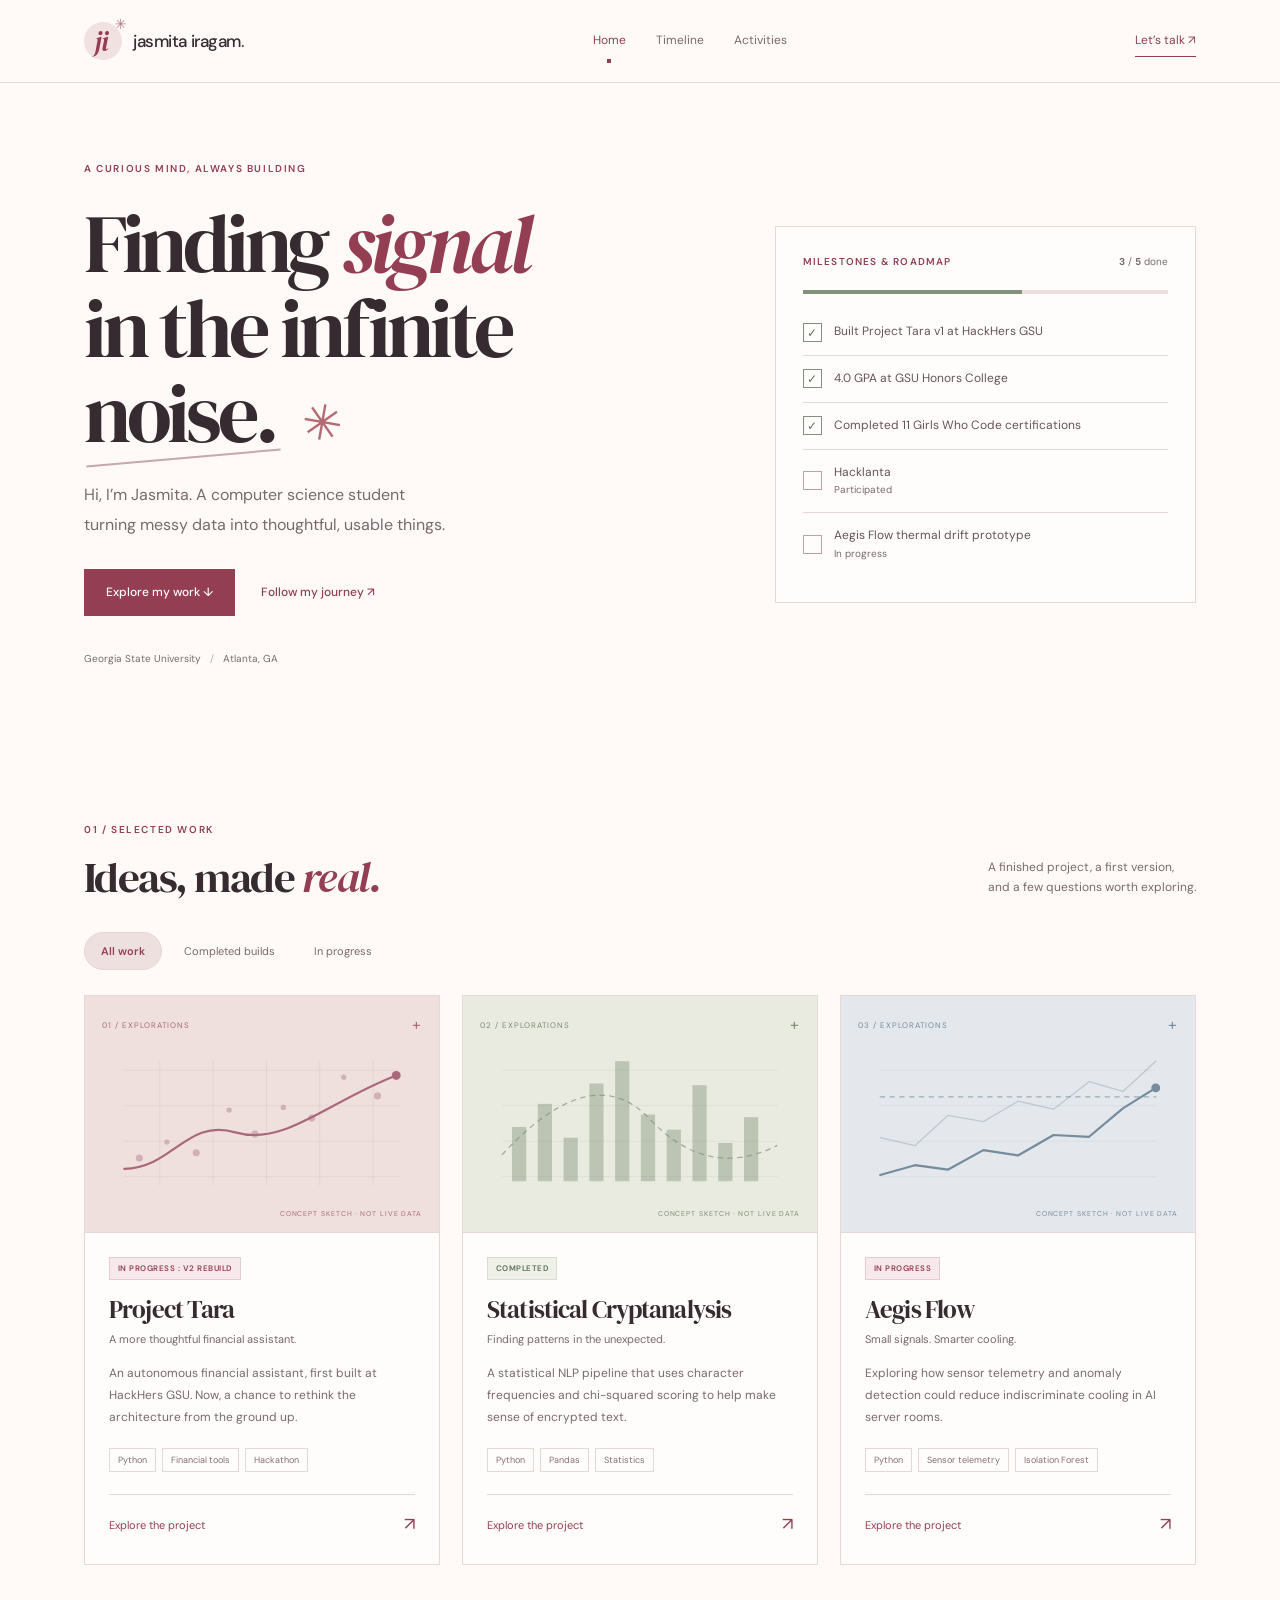
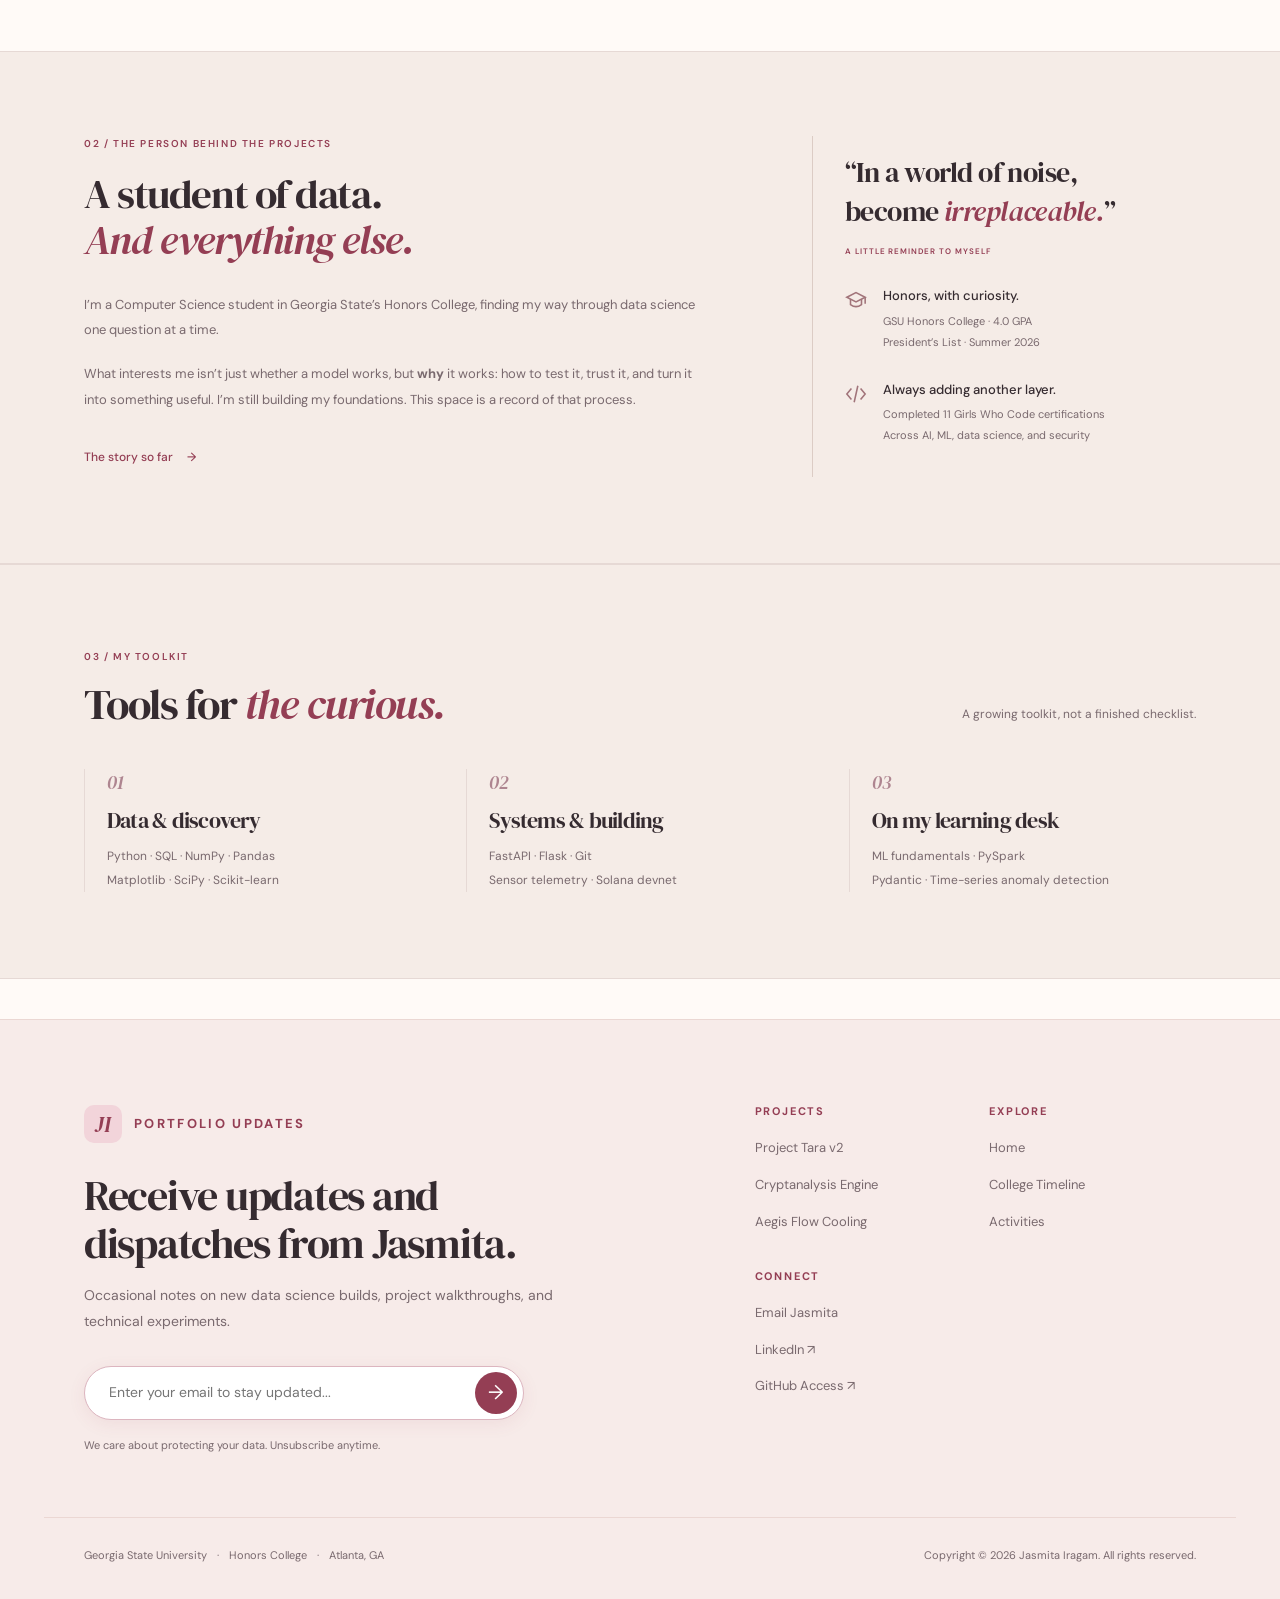
==== commit c89cb345: "Update navigation and footer content in index.html Removed references to 'Cherri-Picked Notes' and u" ====
--- a/index.html
+++ b/index.html
@@ -27,7 +27,6 @@
       <ul class="nav-links" id="nav-links">
         <li><a href="index.html" aria-current="page">Home</a></li>
         <li><a href="portfolio.html">Timeline</a></li>
-        <li><a href="research.html">Cherri-Picked Notes</a></li>
         <li><a href="tools.html">Activities</a></li>
       </ul>
       <a class="nav-contact" href="mailto:jasmita.i1109@gmail.com" data-contact="connect">Let’s talk ↗</a>
@@ -53,9 +52,9 @@
       <aside class="check-card" aria-labelledby="roadmap-title">
         <div class="card-heading">
           <h2 id="roadmap-title">Milestones &amp; roadmap</h2>
-          <span class="counter"><b id="done">3</b> / <b id="total">6</b> done</span>
-        </div>
-        <div class="meter" role="progressbar" aria-label="Milestones completed" aria-valuemin="0" aria-valuemax="6" aria-valuenow="3">
+          <span class="counter"><b id="done">3</b> / <b id="total">5</b> done</span>
+        </div>
+        <div class="meter" role="progressbar" aria-label="Milestones completed" aria-valuemin="0" aria-valuemax="5" aria-valuenow="3">
           <span id="meter-fill"></span>
         </div>
         <ul class="checklist" id="checklist">
@@ -64,7 +63,6 @@
           <li class="done"><span class="box" aria-hidden="true">✓</span><span>Completed 11 Girls Who Code certifications</span></li>
           <li><span class="box" aria-hidden="true"></span><span>Hacklanta <small>Participated</small></span></li>
           <li><span class="box" aria-hidden="true"></span><span>Aegis Flow thermal drift prototype <small>In progress</small></span></li>
-          <li><span class="box" aria-hidden="true"></span><span>Publish my first Cherri-Picked Note <small>Published</small></span></li>
         </ul>
       </aside>
     </header>
@@ -196,37 +194,11 @@
       </div>
     </section>
 
-    <!-- Cherri-Picked Notes Spotlight (No dead notebook image!) -->
-    <section class="section wrap notes-preview-clean" id="notes" aria-labelledby="notes-title">
-      <div class="notes-preview-lead">
-        <span class="sec-num">03 / Cherri-Picked Notes 🍒</span>
-        <h2 id="notes-title">A place for things<br>worth <em>thinking about.</em></h2>
-        <p class="lead-note-desc">
-          Reflections on data science models, books with dog-eared pages, and navigating college as an H4 visa student.
-        </p>
-        <a class="btn fill" href="research.html">Read Notes ↗</a>
-        <p class="credit">A heartfelt thank-you to Vy, whose writing at <a href="https://vivunote.substack.com/" target="_blank" rel="noopener noreferrer">ViVu</a> inspired me to create this space and share what I’m learning.</p>
-      </div>
-
-      <div class="notes-spotlight-card">
-        <span class="spotlight-tag">LATEST DISPATCH</span>
-        <h3>Welcome to Cherri-Picked Notes</h3>
-        <p class="spotlight-deck">On handpicking signal from the noise, navigating college on an H4 visa, and learning out loud.</p>
-        <div class="spotlight-meta">
-          <span>October 2026</span>
-          <span aria-hidden="true">·</span>
-          <span>3 min read</span>
-          <span aria-hidden="true">·</span>
-          <a class="text-link" href="research.html#entry-01">Read note →</a>
-        </div>
-      </div>
-    </section>
-
-    <!-- Toolkit Section -->
+    <!-- Toolkit Section (Renumbered to 03) -->
     <section class="chapter-band chapter-muted" id="skills" aria-labelledby="skills-title">
       <div class="section wrap">
         <div class="section-heading">
-          <div><span class="sec-num">04 / My toolkit</span><h2 id="skills-title">Tools for <em>the curious.</em></h2></div>
+          <div><span class="sec-num">03 / My toolkit</span><h2 id="skills-title">Tools for <em>the curious.</em></h2></div>
           <p>A growing toolkit, not a finished checklist.</p>
         </div>
         <div class="toolkit-grid">
@@ -238,18 +210,18 @@
     </section>
   </main>
 
-  <!-- TAVY-Style Footer -->
+  <!-- Cleaned Footer -->
   <footer class="tavy-footer">
     <div class="wrap tavy-grid">
       <div class="tavy-subscribe-col">
         <a class="tavy-brand" href="index.html">
           <span class="tavy-mark">JI</span>
-          <span class="tavy-title">CHERRI-PICKED NOTES</span>
+          <span class="tavy-title">PORTFOLIO UPDATES</span>
         </a>
-        <h2 class="tavy-heading">Receive updates, data science research, and notes from Jasmita.</h2>
-        <p class="tavy-sub">Direct dispatches from my desk at GSU on machine learning models, research papers, and navigating college.</p>
+        <h2 class="tavy-heading">Receive updates and dispatches from Jasmita.</h2>
+        <p class="tavy-sub">Occasional notes on new data science builds, project walkthroughs, and technical experiments.</p>
         <form class="tavy-form" action="mailto:jasmita.i1109@gmail.com" method="get">
-          <input type="hidden" name="subject" value="Newsletter Subscription - Cherri-Picked Notes">
+          <input type="hidden" name="subject" value="Newsletter Subscription - Portfolio Updates">
           <div class="tavy-input-wrap">
             <input type="email" placeholder="Enter your email to stay updated..." required aria-label="Email address for updates">
             <button class="tavy-submit-btn" type="submit" aria-label="Subscribe to updates">
@@ -274,15 +246,7 @@
           <ul>
             <li><a href="index.html">Home</a></li>
             <li><a href="portfolio.html">College Timeline</a></li>
-            <li><a href="research.html">Cherri-Picked Notes</a></li>
             <li><a href="tools.html">Activities</a></li>
-          </ul>
-        </div>
-        <div class="tavy-col">
-          <h3>WRITING</h3>
-          <ul>
-            <li><a href="research.html#entry-01">01 / Welcome Note</a></li>
-            <li><a href="https://vivunote.substack.com/" target="_blank" rel="noopener noreferrer">ViVuNote (Inspiration) ↗</a></li>
           </ul>
         </div>
         <div class="tavy-col">
--- a/style.css
+++ b/style.css
@@ -692,3 +692,424 @@
   *, *::before, *::after { animation: none !important; transition: none !important; scroll-behavior: auto !important; }
   .proj:hover, .proj:focus-within, .btn:hover { transform: none; }
 }
+/* ==========================================================================
+   HIGHLIGHTED QUOTE BOX (Entry 02 in research.html)
+   ========================================================================== */
+.quote-box {
+  margin: 32px 0;
+  padding: 24px 28px;
+  background: #fbf2f3;
+  border: 1px solid #ebd9dc;
+  border-left: 4px solid var(--cherry);
+  border-radius: 0 12px 12px 0;
+  position: relative;
+}
+
+.quote-mark {
+  font-family: var(--serif);
+  font-size: 42px;
+  line-height: 1;
+  color: var(--cherry);
+  opacity: 0.35;
+  display: block;
+  margin-bottom: -10px;
+}
+
+.quote-text {
+  font-family: var(--serif);
+  font-size: 19px;
+  line-height: 1.5;
+  color: var(--dark-cherry);
+  margin-bottom: 8px !important;
+  font-style: italic;
+}
+
+.quote-author {
+  font-family: var(--sans);
+  font-size: 11px;
+  font-weight: 600;
+  letter-spacing: .08em;
+  text-transform: uppercase;
+  color: var(--muted);
+  display: block;
+}
+/* ==========================================================================
+   FIX FOR DEDICATED READER, SIDEBAR BUTTONS & COMMENTS
+   ========================================================================== */
+.dedicated-reader-layout {
+  display: grid;
+  grid-template-columns: 1fr 340px;
+  gap: 64px;
+  align-items: start;
+  padding: 50px 0 90px;
+}
+
+.article-main-col {
+  max-width: 680px;
+  width: 100%;
+}
+
+.back-to-archive-btn {
+  background: none;
+  border: none;
+  font-family: inherit;
+  font-size: 13px;
+  font-weight: 600;
+  color: var(--cherry);
+  cursor: pointer;
+  padding: 0;
+  margin-bottom: 24px;
+  display: inline-flex;
+  align-items: center;
+  transition: transform 0.2s ease;
+}
+.back-to-archive-btn:hover {
+  transform: translateX(-3px);
+  text-decoration: underline;
+}
+
+/* Sidebar Styling: Resets browser default button & list styles */
+.notes-sidebar {
+  width: 100%;
+}
+
+.sidebar-sticky-wrap {
+  position: sticky;
+  top: 110px;
+  display: flex;
+  flex-direction: column;
+  gap: 24px;
+}
+
+.sidebar-block {
+  background: #ffffff;
+  border: 1px solid var(--line);
+  padding: 24px;
+  border-radius: 18px;
+  box-shadow: 0 4px 18px rgba(148, 62, 84, 0.04);
+}
+
+.sidebar-kicker {
+  font-size: 9px;
+  font-weight: 700;
+  letter-spacing: .14em;
+  text-transform: uppercase;
+  color: var(--cherry);
+  display: block;
+  margin-bottom: 6px;
+}
+
+.sidebar-title {
+  font-size: 20px;
+  margin-bottom: 4px;
+}
+
+.sidebar-desc {
+  font-size: 12px;
+  color: var(--muted);
+  margin-bottom: 16px;
+}
+
+.sidebar-index-list {
+  list-style: none !important;
+  margin: 0 !important;
+  padding: 0 !important;
+  display: flex;
+  flex-direction: column;
+  gap: 10px;
+}
+
+.sidebar-index-list li {
+  list-style: none !important;
+  margin: 0 !important;
+  padding: 0 !important;
+}
+
+/* Button Reset: No gray background, no beveled border */
+.sidebar-note-link {
+  display: flex;
+  align-items: flex-start;
+  gap: 12px;
+  padding: 12px 14px;
+  border-radius: 12px;
+  text-decoration: none;
+  background: var(--paper);
+  border: 1px solid var(--line);
+  width: 100%;
+  text-align: left;
+  font-family: inherit;
+  color: inherit;
+  cursor: pointer;
+  transition: all 0.2s ease;
+}
+
+.sidebar-note-link:hover {
+  background: #fde8ec;
+  border-color: #ecc9d2;
+  transform: translateY(-2px);
+}
+
+.note-num {
+  font-family: var(--serif);
+  font-size: 17px;
+  color: var(--cherry);
+  font-weight: 700;
+  line-height: 1;
+  padding-top: 2px;
+}
+
+.note-text-wrap strong {
+  display: block;
+  font-size: 12px;
+  color: var(--ink);
+  line-height: 1.35;
+  margin-bottom: 2px;
+}
+
+.note-text-wrap small {
+  font-size: 10px;
+  color: var(--muted);
+}
+
+.active-note .sidebar-note-link {
+  border-color: var(--cherry);
+  background: #fdf2f4;
+  border-left: 4px solid var(--cherry);
+}
+
+.draft-link {
+  opacity: 0.6;
+  border-style: dashed;
+  cursor: default;
+}
+.draft-link:hover {
+  background: var(--paper);
+  border-color: var(--line);
+  transform: none;
+}
+
+.sidebar-card {
+  background: #f7ebe9;
+  border: 1px solid #ebd7d3;
+  padding: 22px;
+  border-radius: 16px;
+}
+
+.sidebar-card h4 {
+  font-size: 12px;
+  margin-bottom: 6px;
+  color: var(--cherry);
+  text-transform: uppercase;
+  letter-spacing: .08em;
+}
+
+.sidebar-card p {
+  font-size: 12px;
+  line-height: 1.65;
+  color: var(--muted);
+  margin-bottom: 12px;
+}
+
+/* Comments Layout */
+.comments-section {
+  margin-top: 60px;
+  padding-top: 40px;
+  border-top: 1px solid var(--line);
+}
+
+.comments-header {
+  display: flex;
+  justify-content: space-between;
+  align-items: center;
+  margin-bottom: 24px;
+}
+
+.comments-header h3 {
+  font-size: 24px;
+}
+
+.comments-count {
+  font-size: 12px;
+  background: #fde8ec;
+  padding: 3px 10px;
+  border-radius: 999px;
+  color: var(--cherry);
+  font-weight: 600;
+}
+
+.comment-gate-box {
+  background: #ffffff;
+  border: 1px solid var(--line);
+  padding: 32px 28px;
+  border-radius: 16px;
+  text-align: center;
+  margin-bottom: 30px;
+  box-shadow: 0 4px 18px rgba(148, 62, 84, 0.04);
+}
+
+.gate-icon {
+  font-size: 24px;
+  display: block;
+  margin-bottom: 10px;
+}
+
+.comment-gate-box h4 {
+  font-size: 18px;
+  margin-bottom: 6px;
+}
+
+.comment-gate-box p {
+  font-size: 13px;
+  color: var(--muted);
+  max-width: 420px;
+  margin: 0 auto 20px;
+}
+
+.gate-input-row {
+  display: flex;
+  gap: 10px;
+  max-width: 440px;
+  margin: 0 auto 12px;
+}
+
+.gate-input-row input {
+  flex: 1;
+  padding: 10px 14px;
+  border: 1px solid var(--line);
+  background: var(--paper);
+  border-radius: 8px;
+  font-size: 13px;
+  outline: none;
+}
+.gate-input-row input:focus {
+  border-color: var(--cherry);
+}
+
+.gate-note {
+  font-size: 11px;
+  color: var(--muted);
+  display: block;
+  margin-top: 10px;
+}
+
+.comment-input-box {
+  background: #ffffff;
+  border: 1px solid var(--line);
+  padding: 24px;
+  border-radius: 16px;
+  margin-bottom: 30px;
+}
+
+.user-status-bar {
+  display: flex;
+  justify-content: space-between;
+  align-items: center;
+  font-size: 12px;
+  color: var(--muted);
+  margin-bottom: 12px;
+}
+
+.link-subtle-btn {
+  background: none;
+  border: none;
+  font-size: 11px;
+  color: var(--cherry);
+  text-decoration: underline;
+  cursor: pointer;
+  padding: 0;
+}
+
+.comment-input-box textarea {
+  width: 100%;
+  padding: 14px;
+  border: 1px solid var(--line);
+  border-radius: 8px;
+  background: var(--paper);
+  font-family: inherit;
+  font-size: 13px;
+  line-height: 1.6;
+  resize: vertical;
+  outline: none;
+  margin-bottom: 14px;
+}
+.comment-input-box textarea:focus {
+  border-color: var(--cherry);
+}
+
+/* Empty State / Real Comment Cards */
+.empty-comments {
+  background: var(--paper);
+  border: 1px dashed var(--line);
+  padding: 28px;
+  border-radius: 12px;
+  text-align: center;
+}
+.empty-comments p {
+  font-size: 13px;
+  color: var(--muted);
+  margin: 0;
+}
+
+.comments-list {
+  display: flex;
+  flex-direction: column;
+  gap: 16px;
+}
+
+.comment-card {
+  background: #ffffff;
+  border: 1px solid var(--line);
+  padding: 18px 22px;
+  border-radius: 14px;
+  box-shadow: 0 2px 8px rgba(0, 0, 0, 0.02);
+}
+
+.comment-top {
+  display: flex;
+  justify-content: space-between;
+  align-items: center;
+  margin-bottom: 8px;
+}
+
+.comment-author {
+  display: flex;
+  align-items: center;
+  gap: 10px;
+}
+
+.avatar-circle {
+  width: 28px;
+  height: 28px;
+  border-radius: 50%;
+  background: #fde8ec;
+  color: var(--cherry);
+  font-size: 12px;
+  font-weight: 700;
+  display: grid;
+  place-items: center;
+}
+
+.comment-top time {
+  font-size: 11px;
+  color: var(--muted);
+}
+
+.comment-card p {
+  font-size: 13px;
+  line-height: 1.65;
+  color: var(--ink);
+  margin: 0;
+}
+
+@media (max-width: 900px) {
+  .dedicated-reader-layout {
+    grid-template-columns: 1fr;
+    gap: 40px;
+  }
+  .sidebar-sticky-wrap {
+    position: static;
+  }
+  .notes-sidebar {
+    order: 2;
+  }
+}
